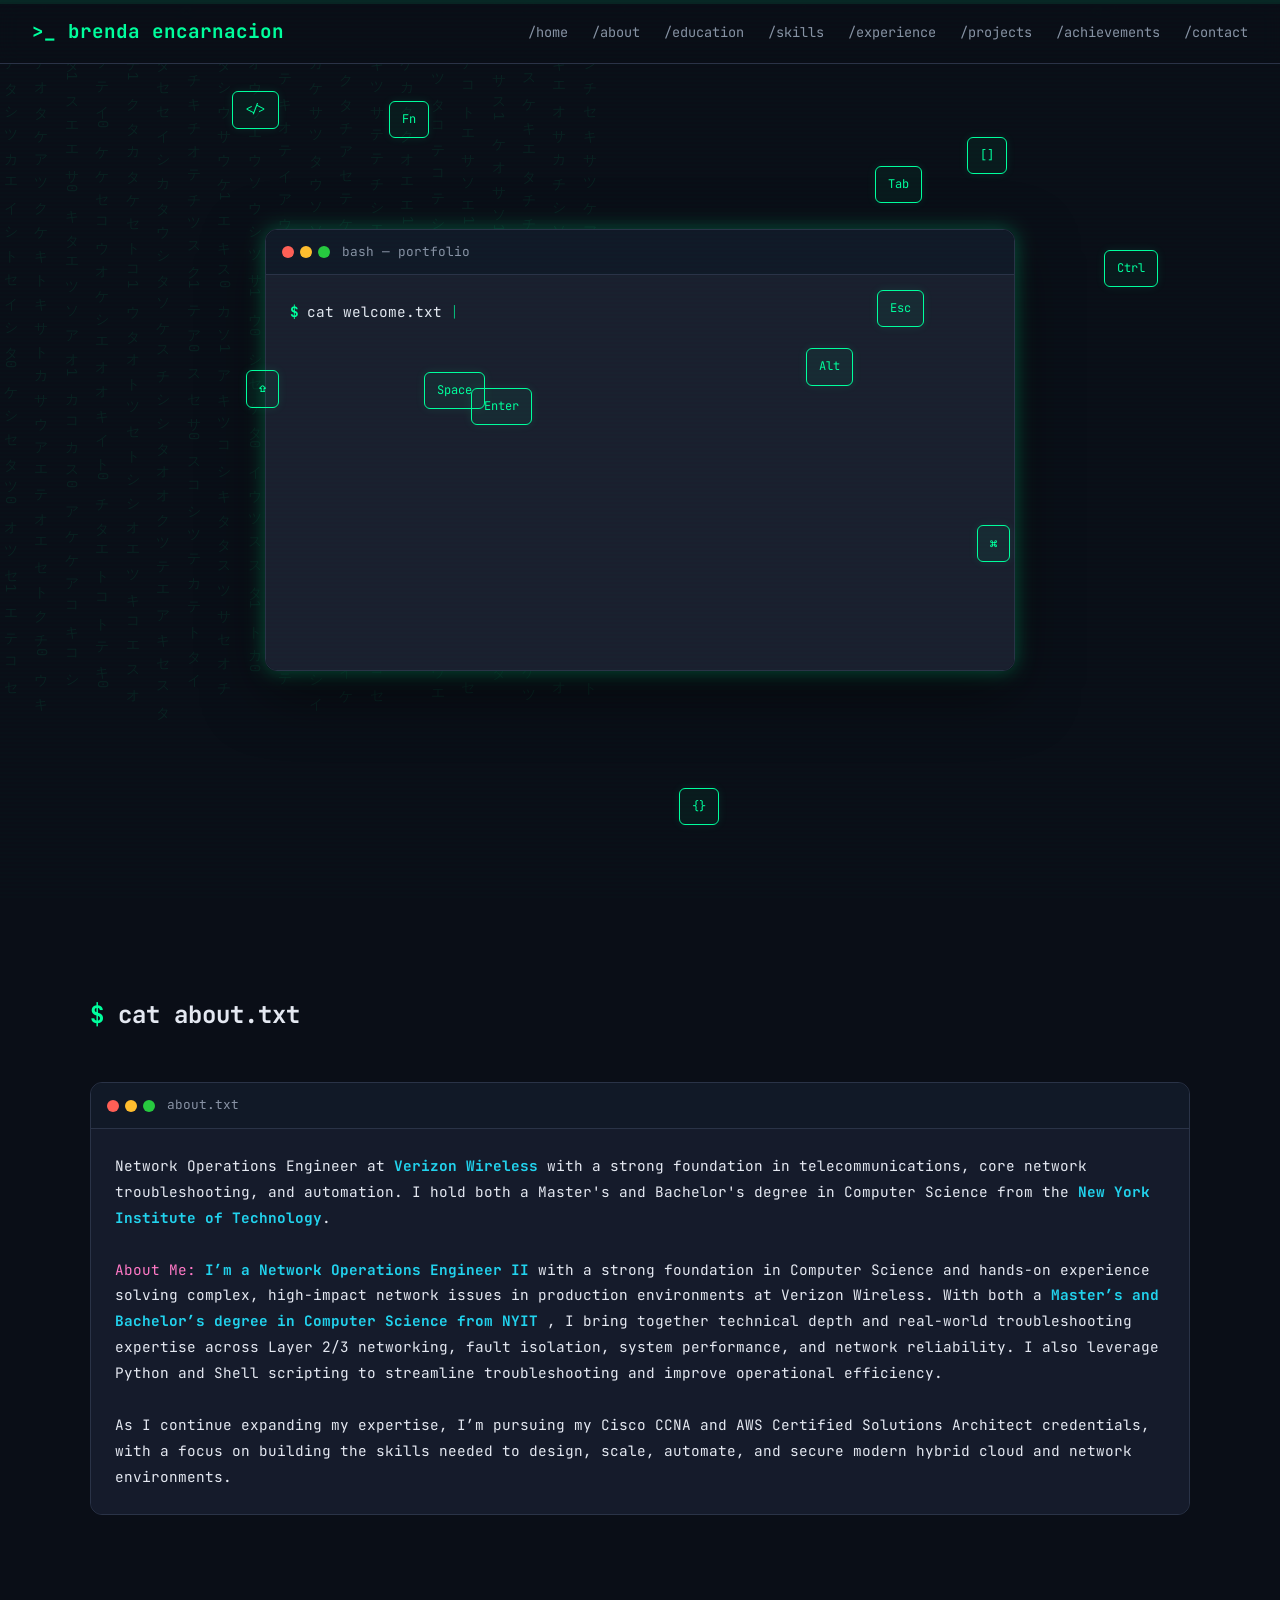
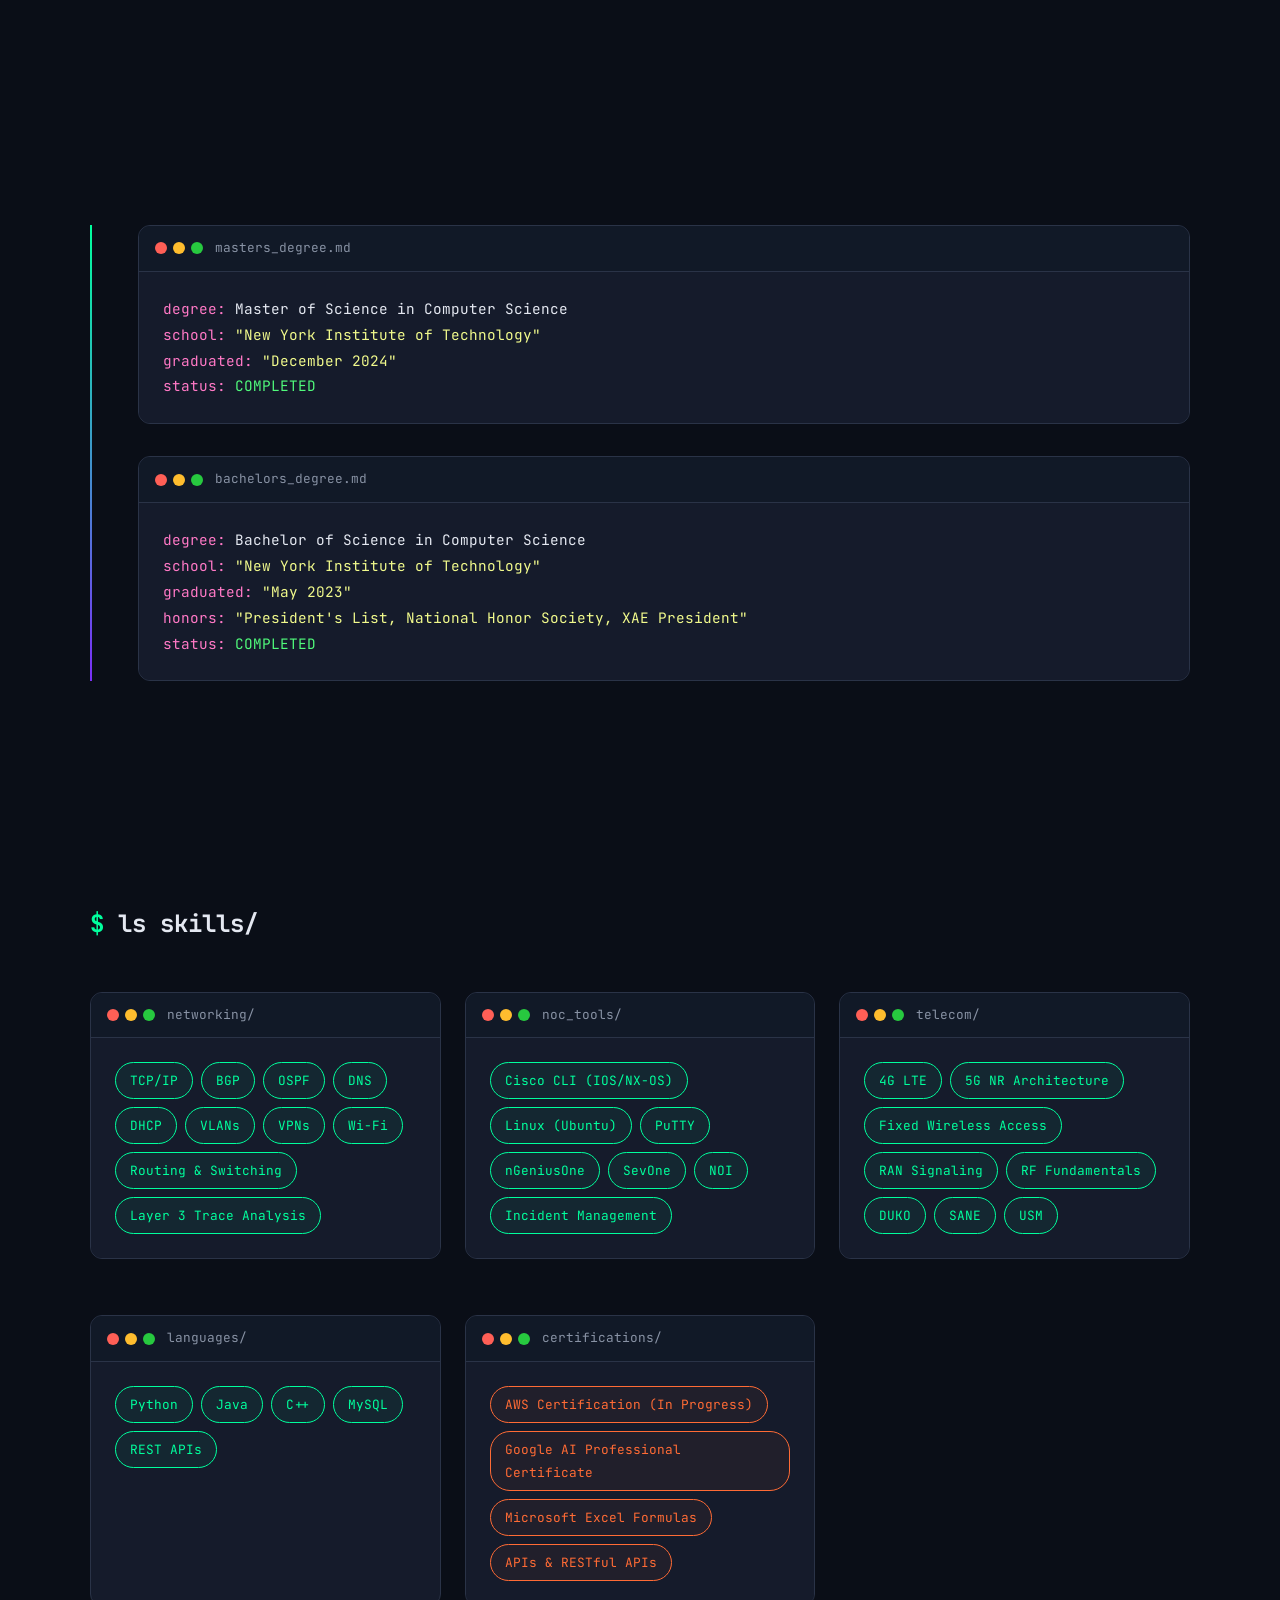
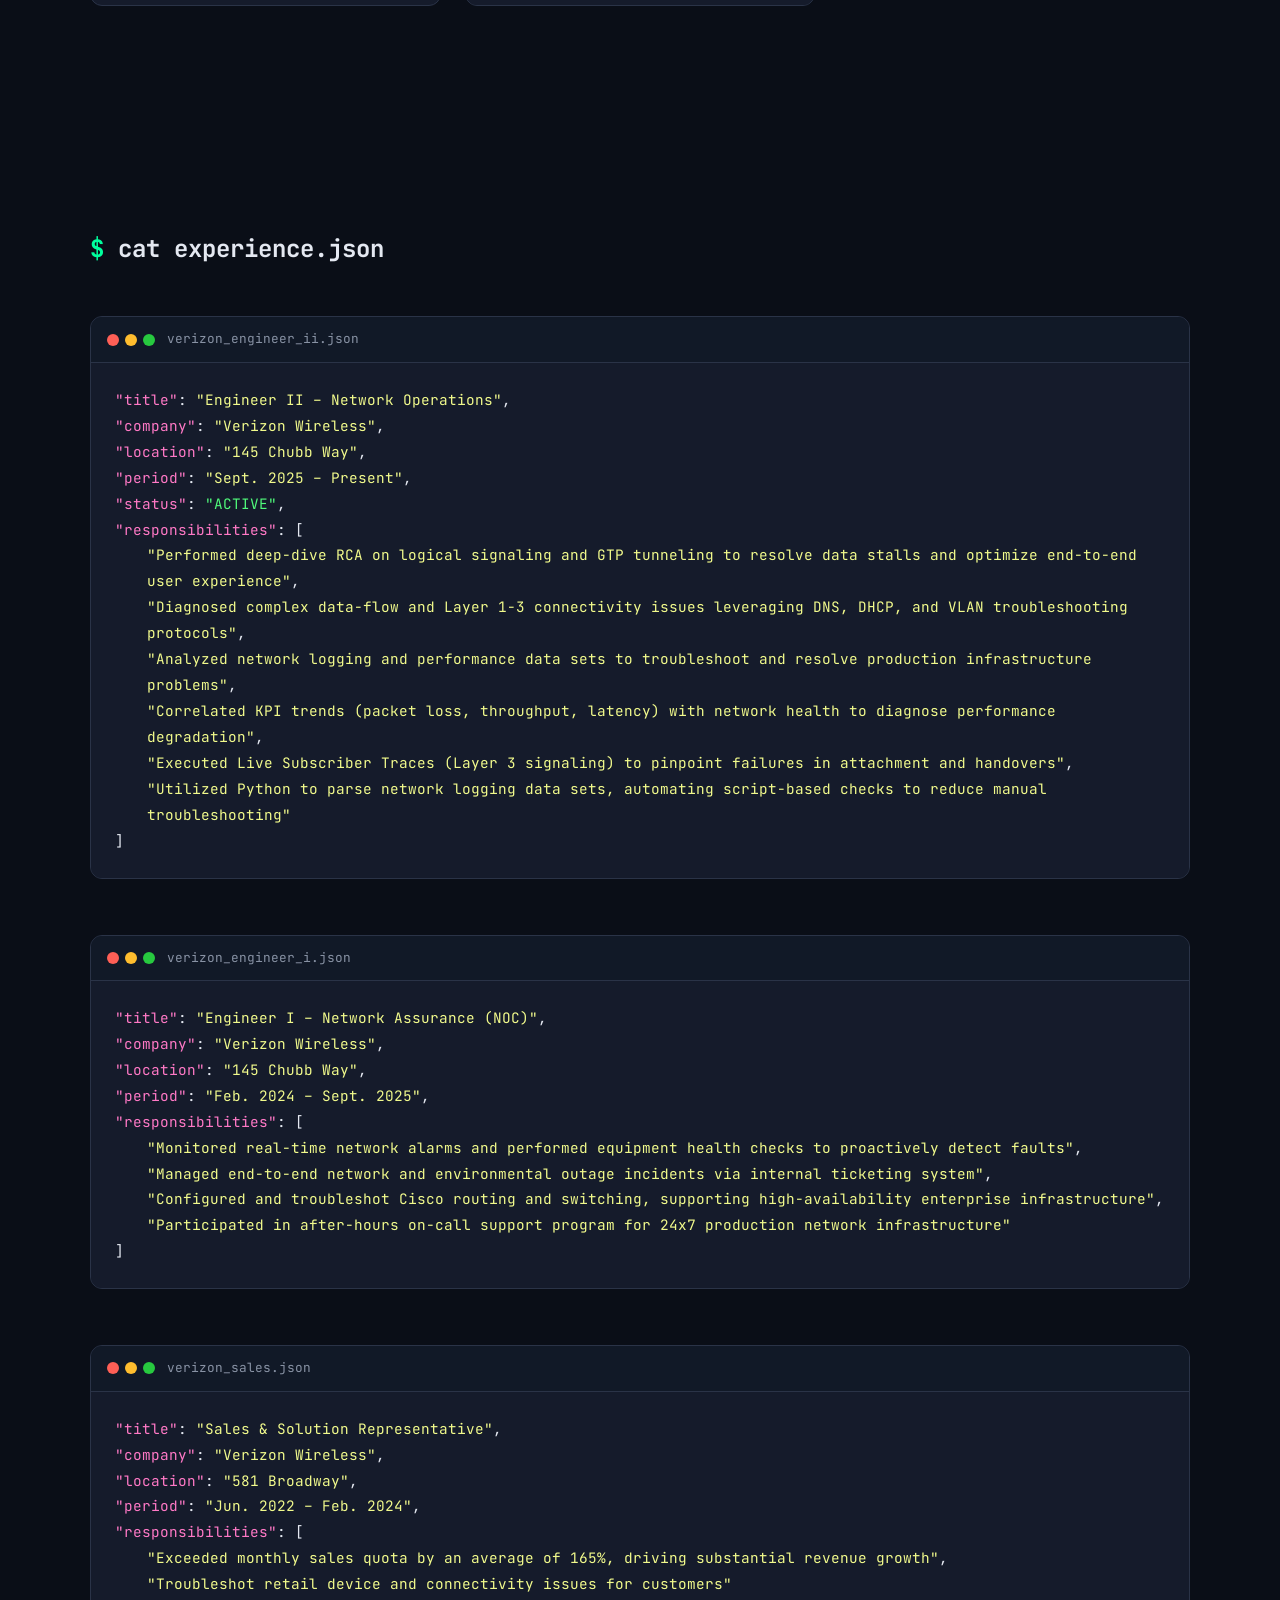
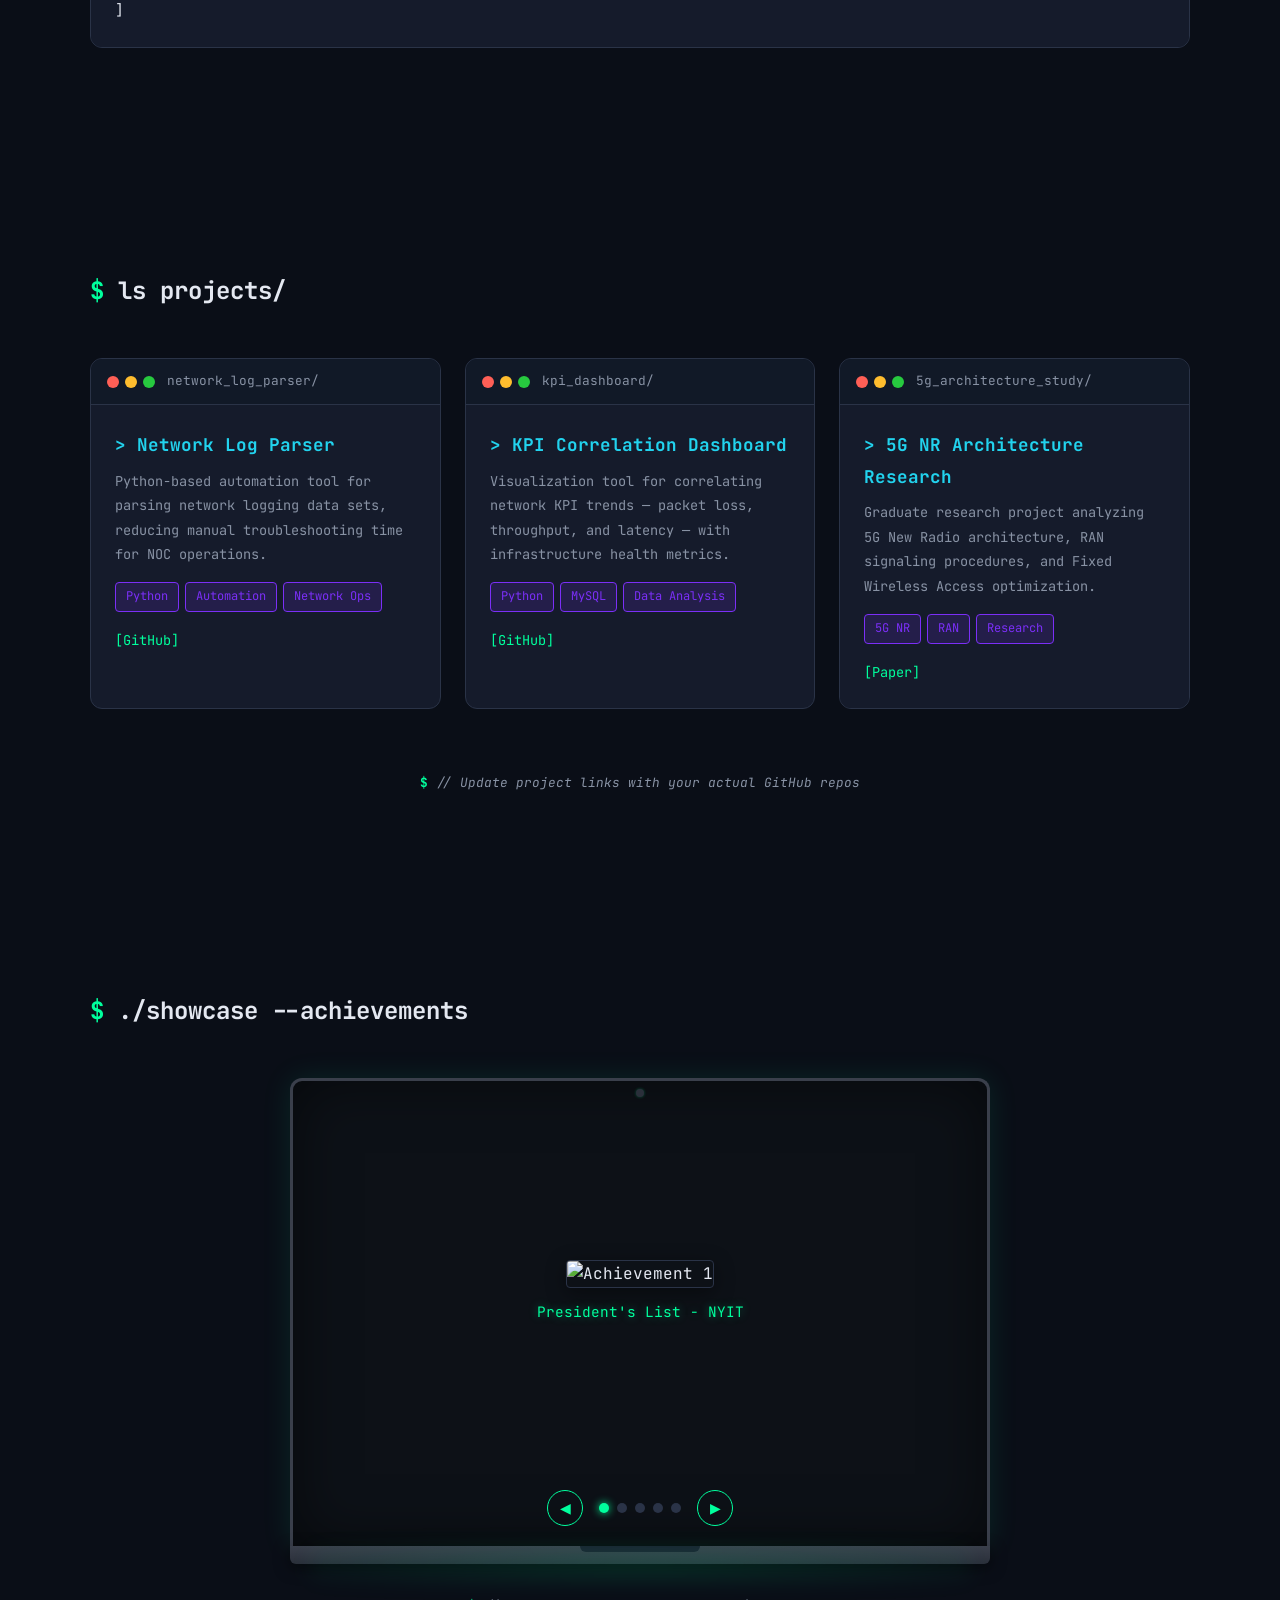
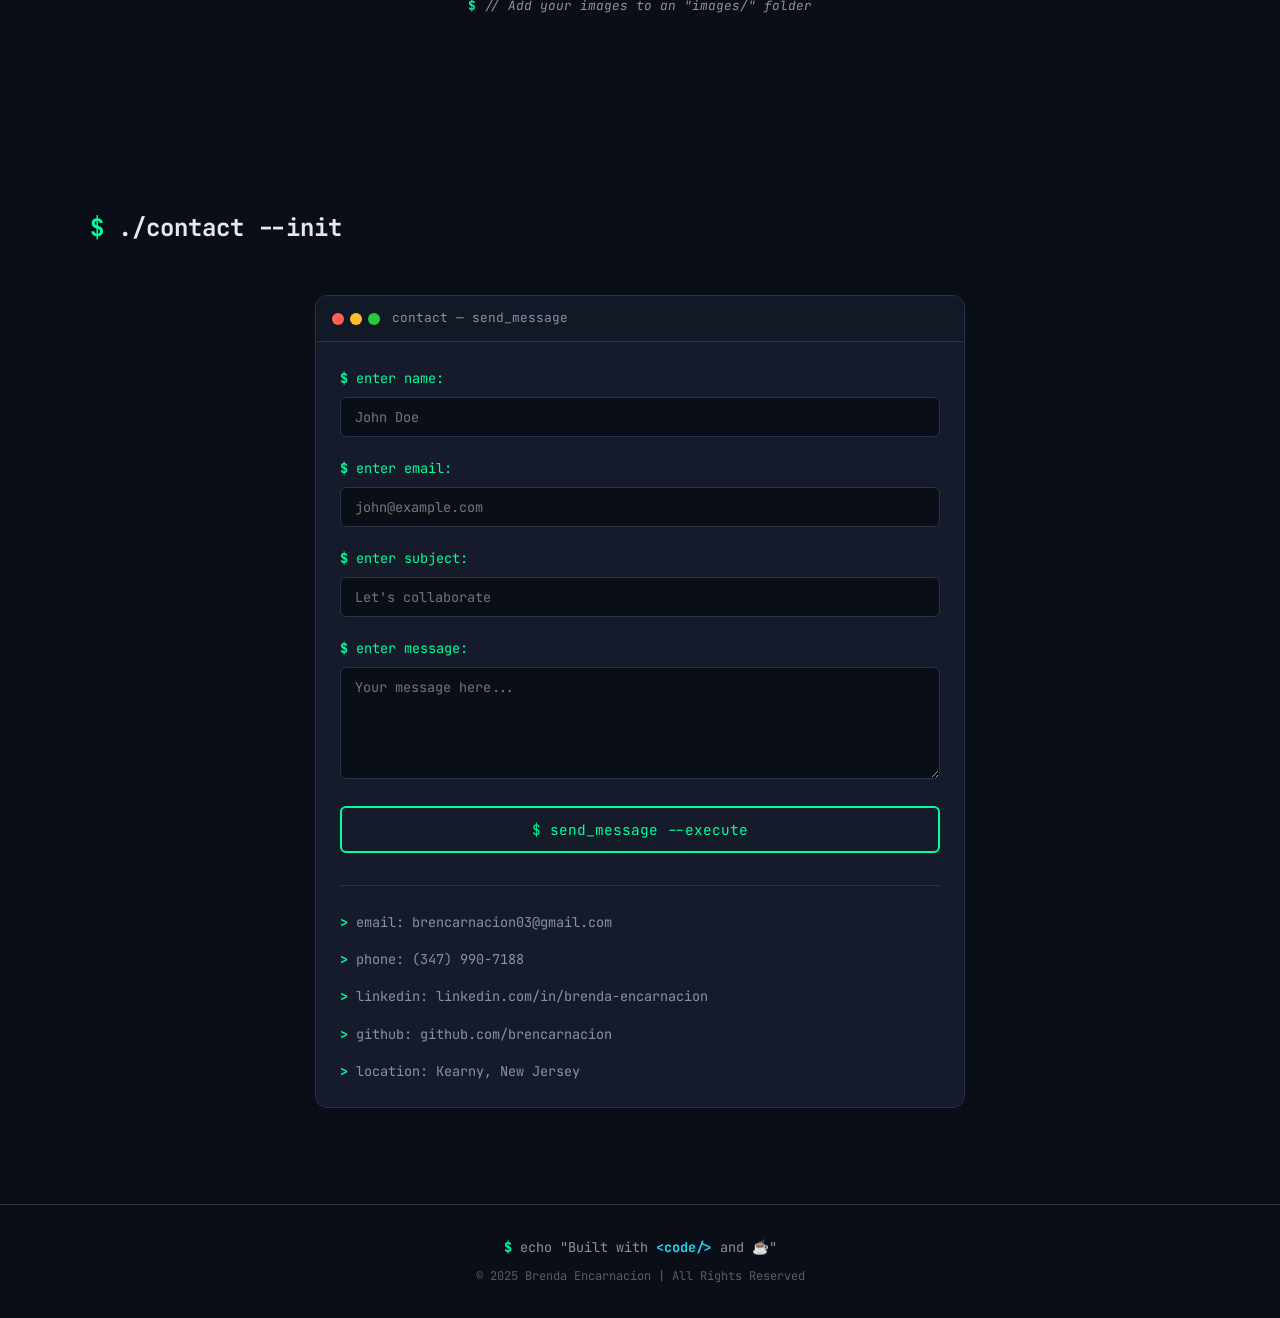
==== index.html @ 36790ad2 "Update index.html" ====
<!DOCTYPE html>
<html lang="en">
<head>
    <meta charset="UTF-8">
    <meta name="viewport" content="width=device-width, initial-scale=1.0">
    <title>Brenda Encarnacion | Network Engineer & CS Professional</title>
    <link rel="stylesheet" href="style.css">
    <link href="https://fonts.googleapis.com/css2?family=JetBrains+Mono:wght@300;400;500;700&family=Fira+Code:wght@300;400;500;700&display=swap" rel="stylesheet">
</head>
<body>
    <!-- Keyboard Background Animation -->
    <div class="keyboard-bg" id="keyboard-bg"></div>
    
    <!-- Scan Line Effect -->
    <div class="scanline"></div>

    <!-- Navigation -->
    <nav class="nav" id="nav">
        <div class="nav-logo">
            <span class="prompt">&gt;_</span> <span class="blink">brenda encarnacion</span>
        </div>
        <ul class="nav-links">
            <li><a href="#home" class="nav-link">/home</a></li>
            <li><a href="#about" class="nav-link">/about</a></li>
            <li><a href="#education" class="nav-link">/education</a></li>
            <li><a href="#skills" class="nav-link">/skills</a></li>
            <li><a href="#experience" class="nav-link">/experience</a></li>
            <li><a href="#projects" class="nav-link">/projects</a></li>
            <li><a href="#achievements" class="nav-link">/achievements</a></li>
            <li><a href="#contact" class="nav-link">/contact</a></li>
        </ul>
        <div class="hamburger" id="hamburger">
            <span></span><span></span><span></span>
        </div>
    </nav>

    <!-- Hero Section -->
    <section class="hero" id="home">
        <div class="terminal-window">
            <div class="terminal-header">
                <div class="terminal-dots">
                    <span class="dot red"></span>
                    <span class="dot yellow"></span>
                    <span class="dot green"></span>
                </div>
                <span class="terminal-title">bash — portfolio</span>
            </div>
            <div class="terminal-body">
                <div class="terminal-line">
                    <span class="prompt-symbol">$</span>
                    <span class="typed-text" id="hero-typed"></span>
                    <span class="cursor">|</span>
                </div>
                <div class="terminal-output" id="hero-output">
                    <br>
                    <p class="output-line fade-in">╔══════════════════════════════════════════════╗</p>
                    <p class="output-line fade-in">║                                           
                    <p class="output-line fade-in">║   <span class="highlight">BRENDA ENCARNACION</span>                    
                    <p class="output-line fade-in">║                                             
                    <p class="output-line fade-in">║   Engineer II – Network Operations @ Verizon Wireless
                    <p class="output-line fade-in">║                                              
                    <p class="output-line fade-in">║   New York Institute of Technology:           
                    <p class="output-line fade-in">║   M.S. & B.S. Computer Science              
                    <p class="output-line fade-in">║                                             
                    <p class="output-line fade-in">╚══════════════════════════════════════════════╝</p>
                    <br>
                    <p class="output-line fade-in"><span class="success">[READY]</span> Scroll down to explore...</p>
                </div>
            </div>
        </div>
        <div class="floating-keys" id="floating-keys"></div>
    </section>

    <!-- About Section -->
    <section class="section" id="about">
        <div class="container">
            <h2 class="section-title"><span class="prompt-symbol">$</span> cat about.txt</h2>
            <div class="terminal-card">
                <div class="terminal-header">
                    <div class="terminal-dots">
                        <span class="dot red"></span>
                        <span class="dot yellow"></span>
                        <span class="dot green"></span>
                    </div>
                    <span class="terminal-title">about.txt</span>
                </div>
                <div class="terminal-body">
                    <p class="about-text typing-reveal">
                        Network Operations Engineer at <span class="highlight">Verizon Wireless</span> with a strong 
                        foundation in telecommunications, core network troubleshooting, and automation. 
                        I hold both a Master's and Bachelor's degree in Computer Science from the 
                        <span class="highlight">New York Institute of Technology</span>.
                    </p>
                    <br>
                
                    <p class="about-text typing-reveal">
                        <span class="keyword"> About Me:</span> <span class="highlight"> I’m a Network Operations Engineer II </span> with a strong foundation in Computer Science and 
                        hands-on experience solving complex, high-impact network issues in production environments at Verizon Wireless. With both a <span class="highlight"> Master’s 
                        and Bachelor’s degree in Computer Science from NYIT </span>, I bring together technical depth and real-world troubleshooting expertise across 
                        Layer 2/3 networking, fault isolation, system performance, and network reliability. I also leverage Python and Shell scripting to
                        streamline troubleshooting and improve operational efficiency.
                    </p>
                    <br>
                  <p class="about-text typing-reveal"> 
                      As I continue expanding my expertise, I’m pursuing my Cisco CCNA and AWS Certified Solutions Architect credentials, with a focus on building 
                      the skills needed to design, scale, automate, and secure modern hybrid cloud and network environments.
                  </p>
                </div>
            </div>
        </div>
    </section>

    <!-- Education Section -->
    <section class="section" id="education">
        <div class="container">
            <h2 class="section-title"><span class="prompt-symbol">$</span> cat education.log</h2>
            <div class="timeline">
                <div class="timeline-item terminal-card">
                    <div class="terminal-header">
                        <div class="terminal-dots">
                            <span class="dot red"></span>
                            <span class="dot yellow"></span>
                            <span class="dot green"></span>
                        </div>
                        <span class="terminal-title">masters_degree.md</span>
                    </div>
                    <div class="terminal-body">
                        <p><span class="keyword">degree:</span> Master of Science in Computer Science</p>
                        <p><span class="keyword">school:</span> <span class="string">"New York Institute of Technology"</span></p>
                        <p><span class="keyword">graduated:</span> <span class="string">"December 2024"</span></p>
                        <p><span class="keyword">status:</span> <span class="success">COMPLETED</span></p>
                    </div>
                </div>
                <div class="timeline-item terminal-card">
                    <div class="terminal-header">
                        <div class="terminal-dots">
                            <span class="dot red"></span>
                            <span class="dot yellow"></span>
                            <span class="dot green"></span>
                        </div>
                        <span class="terminal-title">bachelors_degree.md</span>
                    </div>
                    <div class="terminal-body">
                        <p><span class="keyword">degree:</span> Bachelor of Science in Computer Science</p>
                        <p><span class="keyword">school:</span> <span class="string">"New York Institute of Technology"</span></p>
                        <p><span class="keyword">graduated:</span> <span class="string">"May 2023"</span></p>
                        <p><span class="keyword">honors:</span> <span class="string">"President's List, National Honor Society, XAE President"</span></p>
                        <p><span class="keyword">status:</span> <span class="success">COMPLETED</span></p>
                    </div>
                </div>
            </div>
        </div>
    </section>

    <!-- Skills Section -->
    <section class="section" id="skills">
        <div class="container">
            <h2 class="section-title"><span class="prompt-symbol">$</span> ls skills/</h2>
            <div class="skills-grid">
                <div class="skill-category terminal-card">
                    <div class="terminal-header">
                        <div class="terminal-dots">
                            <span class="dot red"></span>
                            <span class="dot yellow"></span>
                            <span class="dot green"></span>
                        </div>
                        <span class="terminal-title">networking/</span>
                    </div>
                    <div class="terminal-body">
                        <div class="skill-tags">
                            <span class="skill-tag">TCP/IP</span>
                            <span class="skill-tag">BGP</span>
                            <span class="skill-tag">OSPF</span>
                            <span class="skill-tag">DNS</span>
                            <span class="skill-tag">DHCP</span>
                            <span class="skill-tag">VLANs</span>
                            <span class="skill-tag">VPNs</span>
                            <span class="skill-tag">Wi-Fi</span>
                            <span class="skill-tag">Routing & Switching</span>
                            <span class="skill-tag">Layer 3 Trace Analysis</span>
                        </div>
                    </div>
                </div>
                <div class="skill-category terminal-card">
                    <div class="terminal-header">
                        <div class="terminal-dots">
                            <span class="dot red"></span>
                            <span class="dot yellow"></span>
                            <span class="dot green"></span>
                        </div>
                        <span class="terminal-title">noc_tools/</span>
                    </div>
                    <div class="terminal-body">
                        <div class="skill-tags">
                            <span class="skill-tag">Cisco CLI (IOS/NX-OS)</span>
                            <span class="skill-tag">Linux (Ubuntu)</span>
                            <span class="skill-tag">PuTTY</span>
                            <span class="skill-tag">nGeniusOne</span>
                            <span class="skill-tag">SevOne</span>
                            <span class="skill-tag">NOI</span>
                            <span class="skill-tag">Incident Management</span>
                        </div>
                    </div>
                </div>
                <div class="skill-category terminal-card">
                    <div class="terminal-header">
                        <div class="terminal-dots">
                            <span class="dot red"></span>
                            <span class="dot yellow"></span>
                            <span class="dot green"></span>
                        </div>
                        <span class="terminal-title">telecom/</span>
                    </div>
                    <div class="terminal-body">
                        <div class="skill-tags">
                            <span class="skill-tag">4G LTE</span>
                            <span class="skill-tag">5G NR Architecture</span>
                            <span class="skill-tag">Fixed Wireless Access</span>
                            <span class="skill-tag">RAN Signaling</span>
                            <span class="skill-tag">RF Fundamentals</span>
                            <span class="skill-tag">DUKO</span>
                            <span class="skill-tag">SANE</span>
                            <span class="skill-tag">USM</span>
                        </div>
                    </div>
                </div>
                <div class="skill-category terminal-card">
                    <div class="terminal-header">
                        <div class="terminal-dots">
                            <span class="dot red"></span>
                            <span class="dot yellow"></span>
                            <span class="dot green"></span>
                        </div>
                        <span class="terminal-title">languages/</span>
                    </div>
                    <div class="terminal-body">
                        <div class="skill-tags">
                            <span class="skill-tag">Python</span>
                            <span class="skill-tag">Java</span>
                            <span class="skill-tag">C++</span>
                            <span class="skill-tag">MySQL</span>
                            <span class="skill-tag">REST APIs</span>
                        </div>
                    </div>
                </div>
                <div class="skill-category terminal-card">
                    <div class="terminal-header">
                        <div class="terminal-dots">
                            <span class="dot red"></span>
                            <span class="dot yellow"></span>
                            <span class="dot green"></span>
                        </div>
                        <span class="terminal-title">certifications/</span>
                    </div>
                    <div class="terminal-body">
                        <div class="skill-tags">
                            <span class="skill-tag cert-tag">AWS Certification (In Progress)</span>
                            <span class="skill-tag cert-tag">Google AI Professional Certificate</span>
                            <span class="skill-tag cert-tag">Microsoft Excel Formulas</span>
                            <span class="skill-tag cert-tag">APIs & RESTful APIs</span>
                        </div>
                    </div>
                </div>
            </div>
        </div>
    </section>

    <!-- Experience Section -->
    <section class="section" id="experience">
        <div class="container">
            <h2 class="section-title"><span class="prompt-symbol">$</span> cat experience.json</h2>
            <div class="experience-list">
                <div class="experience-item terminal-card">
                    <div class="terminal-header">
                        <div class="terminal-dots">
                            <span class="dot red"></span>
                            <span class="dot yellow"></span>
                            <span class="dot green"></span>
                        </div>
                        <span class="terminal-title">verizon_engineer_ii.json</span>
                    </div>
                    <div class="terminal-body">
                        <p><span class="keyword">"title"</span>: <span class="string">"Engineer II – Network Operations"</span>,</p>
                        <p><span class="keyword">"company"</span>: <span class="string">"Verizon Wireless"</span>,</p>
                        <p><span class="keyword">"location"</span>: <span class="string">"145 Chubb Way"</span>,</p>
                        <p><span class="keyword">"period"</span>: <span class="string">"Sept. 2025 – Present"</span>,</p>
                        <p><span class="keyword">"status"</span>: <span class="success">"ACTIVE"</span>,</p>
                        <p><span class="keyword">"responsibilities"</span>: [</p>
                        <p class="indent"><span class="string">"Performed deep-dive RCA on logical signaling and GTP tunneling to resolve data stalls and optimize end-to-end user experience"</span>,</p>
                        <p class="indent"><span class="string">"Diagnosed complex data-flow and Layer 1-3 connectivity issues leveraging DNS, DHCP, and VLAN troubleshooting protocols"</span>,</p>
                        <p class="indent"><span class="string">"Analyzed network logging and performance data sets to troubleshoot and resolve production infrastructure problems"</span>,</p>
                        <p class="indent"><span class="string">"Correlated KPI trends (packet loss, throughput, latency) with network health to diagnose performance degradation"</span>,</p>
                        <p class="indent"><span class="string">"Executed Live Subscriber Traces (Layer 3 signaling) to pinpoint failures in attachment and handovers"</span>,</p>
                        <p class="indent"><span class="string">"Utilized Python to parse network logging data sets, automating script-based checks to reduce manual troubleshooting"</span></p>
                        <p>]</p>
                    </div>
                </div>

                <div class="experience-item terminal-card">
                    <div class="terminal-header">
                        <div class="terminal-dots">
                            <span class="dot red"></span>
                            <span class="dot yellow"></span>
                            <span class="dot green"></span>
                        </div>
                        <span class="terminal-title">verizon_engineer_i.json</span>
                    </div>
                    <div class="terminal-body">
                        <p><span class="keyword">"title"</span>: <span class="string">"Engineer I – Network Assurance (NOC)"</span>,</p>
                        <p><span class="keyword">"company"</span>: <span class="string">"Verizon Wireless"</span>,</p>
                        <p><span class="keyword">"location"</span>: <span class="string">"145 Chubb Way"</span>,</p>
                        <p><span class="keyword">"period"</span>: <span class="string">"Feb. 2024 – Sept. 2025"</span>,</p>
                        <p><span class="keyword">"responsibilities"</span>: [</p>
                        <p class="indent"><span class="string">"Monitored real-time network alarms and performed equipment health checks to proactively detect faults"</span>,</p>
                        <p class="indent"><span class="string">"Managed end-to-end network and environmental outage incidents via internal ticketing system"</span>,</p>
                        <p class="indent"><span class="string">"Configured and troubleshot Cisco routing and switching, supporting high-availability enterprise infrastructure"</span>,</p>
                        <p class="indent"><span class="string">"Participated in after-hours on-call support program for 24x7 production network infrastructure"</span></p>
                        <p>]</p>
                    </div>
                </div>

                <div class="experience-item terminal-card">
                    <div class="terminal-header">
                        <div class="terminal-dots">
                            <span class="dot red"></span>
                            <span class="dot yellow"></span>
                            <span class="dot green"></span>
                        </div>
                        <span class="terminal-title">verizon_sales.json</span>
                    </div>
                    <div class="terminal-body">
                        <p><span class="keyword">"title"</span>: <span class="string">"Sales & Solution Representative"</span>,</p>
                        <p><span class="keyword">"company"</span>: <span class="string">"Verizon Wireless"</span>,</p>
                        <p><span class="keyword">"location"</span>: <span class="string">"581 Broadway"</span>,</p>
                        <p><span class="keyword">"period"</span>: <span class="string">"Jun. 2022 – Feb. 2024"</span>,</p>
                        <p><span class="keyword">"responsibilities"</span>: [</p>
                        <p class="indent"><span class="string">"Exceeded monthly sales quota by an average of 165%, driving substantial revenue growth"</span>,</p>
                        <p class="indent"><span class="string">"Troubleshot retail device and connectivity issues for customers"</span></p>
                        <p>]</p>
                    </div>
                </div>
            </div>
        </div>
    </section>

    <!-- Projects Section -->
    <section class="section" id="projects">
        <div class="container">
            <h2 class="section-title"><span class="prompt-symbol">$</span> ls projects/</h2>
            <div class="projects-grid">
                <div class="project-card terminal-card">
                    <div class="terminal-header">
                        <div class="terminal-dots">
                            <span class="dot red"></span>
                            <span class="dot yellow"></span>
                            <span class="dot green"></span>
                        </div>
                        <span class="terminal-title">network_log_parser/</span>
                    </div>
                    <div class="terminal-body">
                        <h3 class="project-name">> Network Log Parser</h3>
                        <p class="project-desc">Python-based automation tool for parsing network logging data sets, reducing manual troubleshooting time for NOC operations.</p>
                        <div class="project-tech">
                            <span class="tech-tag">Python</span>
                            <span class="tech-tag">Automation</span>
                            <span class="tech-tag">Network Ops</span>
                        </div>
                        <div class="project-links">
                            <a href="#" class="project-link">[GitHub]</a>
                        </div>
                    </div>
                </div>
                <div class="project-card terminal-card">
                    <div class="terminal-header">
                        <div class="terminal-dots">
                            <span class="dot red"></span>
                            <span class="dot yellow"></span>
                            <span class="dot green"></span>
                        </div>
                        <span class="terminal-title">kpi_dashboard/</span>
                    </div>
                    <div class="terminal-body">
                        <h3 class="project-name">> KPI Correlation Dashboard</h3>
                        <p class="project-desc">Visualization tool for correlating network KPI trends — packet loss, throughput, and latency — with infrastructure health metrics.</p>
                        <div class="project-tech">
                            <span class="tech-tag">Python</span>
                            <span class="tech-tag">MySQL</span>
                            <span class="tech-tag">Data Analysis</span>
                        </div>
                        <div class="project-links">
                            <a href="#" class="project-link">[GitHub]</a>
                        </div>
                    </div>
                </div>
                <div class="project-card terminal-card">
                    <div class="terminal-header">
                        <div class="terminal-dots">
                            <span class="dot red"></span>
                            <span class="dot yellow"></span>
                            <span class="dot green"></span>
                        </div>
                        <span class="terminal-title">5g_architecture_study/</span>
                    </div>
                    <div class="terminal-body">
                        <h3 class="project-name">> 5G NR Architecture Research</h3>
                        <p class="project-desc">Graduate research project analyzing 5G New Radio architecture, RAN signaling procedures, and Fixed Wireless Access optimization.</p>
                        <div class="project-tech">
                            <span class="tech-tag">5G NR</span>
                            <span class="tech-tag">RAN</span>
                            <span class="tech-tag">Research</span>
                        </div>
                        <div class="project-links">
                            <a href="#" class="project-link">[Paper]</a>
                        </div>
                    </div>
                </div>
            </div>
            <p class="projects-note" style="color: var(--text-secondary); font-size: 0.8rem; margin-top: 2rem; text-align: center;">
                <span class="prompt-symbol">$</span> <em>// Update project links with your actual GitHub repos</em>
            </p>
        </div>
    </section>

    <!-- Achievements Slideshow Section -->
    <section class="section" id="achievements">
        <div class="container">
            <h2 class="section-title"><span class="prompt-symbol">$</span> ./showcase --achievements</h2>
            <div class="laptop-wrapper">
                <div class="laptop">
                    <div class="laptop-screen">
                        <div class="slideshow" id="slideshow">
                            <!-- Replace these placeholder images with your actual achievement images -->
                            <div class="slide active">
                                <img src="images/achievement1.jpg" alt="Achievement 1">
                                <div class="slide-caption">President's List - NYIT</div>
                            </div>
                            <div class="slide">
                                <img src="images/achievement2.jpg" alt="Achievement 2">
                                <div class="slide-caption">National Honor Society</div>
                            </div>
                            <div class="slide">
                                <img src="images/achievement3.jpg" alt="Achievement 3">
                                <div class="slide-caption">M.S. Computer Science - Graduation</div>
                            </div>
                            <div class="slide">
                                <img src="images/achievement4.jpg" alt="Achievement 4">
                                <div class="slide-caption">Verizon - Engineer II Promotion</div>
                            </div>
                            <div class="slide">
                                <img src="images/achievement5.jpg" alt="Achievement 5">
                                <div class="slide-caption">Google AI Professional Certificate</div>
                            </div>
                        </div>
                        <div class="slide-controls">
                            <button class="slide-btn prev-btn" id="prev-btn">&#9664;</button>
                            <div class="slide-dots" id="slide-dots"></div>
                            <button class="slide-btn next-btn" id="next-btn">&#9654;</button>
                        </div>
                    </div>
                    <div class="laptop-base">
                        <div class="laptop-notch"></div>
                    </div>
                </div>
                <div class="laptop-glow"></div>
            </div>
            <p class="achievements-note" style="color: var(--text-secondary); font-size: 0.8rem; margin-top: 2rem; text-align: center;">
                <span class="prompt-symbol">$</span> <em>// Add your images to an "images/" folder</em>
            </p>
        </div>
    </section>

    <!-- Contact Section -->
    <section class="section" id="contact">
        <div class="container">
            <h2 class="section-title"><span class="prompt-symbol">$</span> ./contact --init</h2>
            <div class="contact-terminal terminal-card">
                <div class="terminal-header">
                    <div class="terminal-dots">
                        <span class="dot red"></span>
                        <span class="dot yellow"></span>
                        <span class="dot green"></span>
                    </div>
                    <span class="terminal-title">contact — send_message</span>
                </div>
                <div class="terminal-body">
                    <form class="contact-form" id="contact-form">
                        <div class="form-group">
                            <label><span class="prompt-symbol">$</span> enter name:</label>
                            <input type="text" name="name" required placeholder="John Doe">
                        </div>
                        <div class="form-group">
                            <label><span class="prompt-symbol">$</span> enter email:</label>
                            <input type="email" name="email" required placeholder="john@example.com">
                        </div>
                        <div class="form-group">
                            <label><span class="prompt-symbol">$</span> enter subject:</label>
                            <input type="text" name="subject" required placeholder="Let's collaborate">
                        </div>
                        <div class="form-group">
                            <label><span class="prompt-symbol">$</span> enter message:</label>
                            <textarea name="message" rows="5" required placeholder="Your message here..."></textarea>
                        </div>
                        <button type="submit" class="submit-btn">
                            <span class="btn-text">$ send_message --execute</span>
                            <span class="btn-loading">Sending...</span>
                        </button>
                    </form>
                    <div class="contact-links">
                        <a href="mailto:brencarnacion03@gmail.com" class="contact-link">
                            <span class="prompt-symbol">></span> email: brencarnacion03@gmail.com
                        </a>
                        <a href="tel:+13479907188" class="contact-link">
                            <span class="prompt-symbol">></span> phone: (347) 990-7188
                        </a>
                        <a href="https://linkedin.com/in/" target="_blank" class="contact-link">
                            <span class="prompt-symbol">></span> linkedin: linkedin.com/in/brenda-encarnacion
                        </a>
                        <a href="https://github.com/" target="_blank" class="contact-link">
                            <span class="prompt-symbol">></span> github: github.com/brencarnacion
                        </a>
                        <p class="contact-link" style="cursor: default;">
                            <span class="prompt-symbol">></span> location: Kearny, New Jersey
                        </p>
                    </div>
                </div>
            </div>
        </div>
    </section>

    <!-- Footer -->
    <footer class="footer">
        <div class="container">
            <p class="footer-text">
                <span class="prompt-symbol">$</span> echo "Built with <span class="highlight">&lt;code/&gt;</span> and ☕"
            </p>
            <p class="footer-copyright">© 2025 Brenda Encarnacion | All Rights Reserved</p>
        </div>
    </footer>

    <script src="script.js"></script>
</body>
</html>
---- style.css ----
/* ===== CSS RESET & VARIABLES ===== */
:root {
    --bg-primary: #0a0e17;
    --bg-secondary: #111927;
    --bg-terminal: #1a1f2e;
    --bg-card: #151b2b;
    --text-primary: #e4e8f1;
    --text-secondary: #8892a4;
    --accent-green: #00ff9d;
    --accent-blue: #00b4d8;
    --accent-purple: #7b2ff7;
    --accent-cyan: #22d3ee;
    --accent-orange: #ff6b35;
    --keyword: #ff79c6;
    --string: #f1fa8c;
    --success: #50fa7b;
    --error: #ff5555;
    --warning: #ffb86c;
    --border: #2a3347;
    --glow: 0 0 20px rgba(0, 255, 157, 0.3);
    --font-mono: 'JetBrains Mono', 'Fira Code', monospace;
    --transition: all 0.3s cubic-bezier(0.4, 0, 0.2, 1);
}

* {
    margin: 0;
    padding: 0;
    box-sizing: border-box;
}

html {
    scroll-behavior: smooth;
}

body {
    font-family: var(--font-mono);
    background: var(--bg-primary);
    color: var(--text-primary);
    overflow-x: hidden;
    line-height: 1.6;
}

/* ===== SCROLLBAR ===== */
::-webkit-scrollbar {
    width: 8px;
}

::-webkit-scrollbar-track {
    background: var(--bg-primary);
}

::-webkit-scrollbar-thumb {
    background: var(--accent-green);
    border-radius: 4px;
}

/* ===== SCAN LINE EFFECT ===== */
.scanline {
    position: fixed;
    top: 0;
    left: 0;
    width: 100%;
    height: 100%;
    pointer-events: none;
    z-index: 9999;
    background: repeating-linear-gradient(
        0deg,
        transparent,
        transparent 2px,
        rgba(0, 255, 157, 0.01) 2px,
        rgba(0, 255, 157, 0.01) 4px
    );
}

.scanline::after {
    content: '';
    position: absolute;
    top: 0;
    left: 0;
    width: 100%;
    height: 4px;
    background: rgba(0, 255, 157, 0.1);
    animation: scanMove 6s linear infinite;
}

@keyframes scanMove {
    0% { top: 0; }
    100% { top: 100%; }
}

/* ===== KEYBOARD BACKGROUND ===== */
.keyboard-bg {
    position: fixed;
    top: 0;
    left: 0;
    width: 100%;
    height: 100%;
    pointer-events: none;
    z-index: -1;
    overflow: hidden;
}

.key-particle {
    position: absolute;
    font-family: var(--font-mono);
    font-size: 14px;
    color: rgba(0, 255, 157, 0.15);
    animation: keyFloat 8s linear infinite;
    user-select: none;
}

@keyframes keyFloat {
    0% {
        transform: translateY(100vh) rotate(0deg);
        opacity: 0;
    }
    10% {
        opacity: 1;
    }
    90% {
        opacity: 1;
    }
    100% {
        transform: translateY(-100px) rotate(360deg);
        opacity: 0;
    }
}

/* ===== FLOATING KEYS (Hero) ===== */
.floating-keys {
    position: absolute;
    top: 0;
    left: 0;
    width: 100%;
    height: 100%;
    pointer-events: none;
    overflow: hidden;
}

.floating-key {
    position: absolute;
    padding: 8px 12px;
    border: 1px solid var(--accent-green);
    border-radius: 6px;
    font-family: var(--font-mono);
    font-size: 12px;
    color: var(--accent-green);
    background: rgba(0, 255, 157, 0.05);
    animation: float 6s ease-in-out infinite;
    box-shadow: 0 0 10px rgba(0, 255, 157, 0.1);
}

@keyframes float {
    0%, 100% { transform: translateY(0px) rotate(0deg); }
    50% { transform: translateY(-20px) rotate(3deg); }
}

/* ===== NAVIGATION ===== */
.nav {
    position: fixed;
    top: 0;
    left: 0;
    width: 100%;
    padding: 1rem 2rem;
    display: flex;
    justify-content: space-between;
    align-items: center;
    z-index: 1000;
    background: rgba(10, 14, 23, 0.9);
    backdrop-filter: blur(10px);
    border-bottom: 1px solid var(--border);
    transition: var(--transition);
}

.nav.scrolled {
    padding: 0.7rem 2rem;
    box-shadow: 0 4px 30px rgba(0, 0, 0, 0.5);
}

.nav-logo {
    font-size: 1.2rem;
    font-weight: 700;
    color: var(--accent-green);
}

.nav-logo .blink {
    animation: blink 1s step-end infinite;
}

@keyframes blink {
    0%, 100% { opacity: 1; }
    50% { opacity: 0; }
}

.nav-links {
    display: flex;
    list-style: none;
    gap: 1.5rem;
}

.nav-link {
    color: var(--text-secondary);
    text-decoration: none;
    font-size: 0.85rem;
    transition: var(--transition);
    position: relative;
}

.nav-link:hover {
    color: var(--accent-green);
    text-shadow: 0 0 10px rgba(0, 255, 157, 0.5);
}

.nav-link::after {
    content: '';
    position: absolute;
    bottom: -4px;
    left: 0;
    width: 0;
    height: 2px;
    background: var(--accent-green);
    transition: width 0.3s;
}

.nav-link:hover::after {
    width: 100%;
}

.hamburger {
    display: none;
    flex-direction: column;
    gap: 4px;
    cursor: pointer;
}

.hamburger span {
    width: 25px;
    height: 2px;
    background: var(--accent-green);
    transition: var(--transition);
}

/* ===== HERO SECTION ===== */
.hero {
    min-height: 100vh;
    display: flex;
    align-items: center;
    justify-content: center;
    padding: 2rem;
    position: relative;
}

.terminal-window {
    width: 100%;
    max-width: 750px;
    border-radius: 12px;
    overflow: hidden;
    border: 1px solid var(--border);
    box-shadow: var(--glow), 0 20px 60px rgba(0, 0, 0, 0.5);
    animation: terminalAppear 1s ease-out;
}

@keyframes terminalAppear {
    0% {
        opacity: 0;
        transform: translateY(30px) scale(0.95);
    }
    100% {
        opacity: 1;
        transform: translateY(0) scale(1);
    }
}

.terminal-header {
    background: var(--bg-secondary);
    padding: 12px 16px;
    display: flex;
    align-items: center;
    gap: 12px;
    border-bottom: 1px solid var(--border);
}

.terminal-dots {
    display: flex;
    gap: 6px;
}

.dot {
    width: 12px;
    height: 12px;
    border-radius: 50%;
}

.dot.red { background: #ff5f56; }
.dot.yellow { background: #ffbd2e; }
.dot.green { background: #27c93f; }

.terminal-title {
    color: var(--text-secondary);
    font-size: 0.8rem;
}

.terminal-body {
    background: var(--bg-terminal);
    padding: 1.5rem;
    font-size: 0.9rem;
    line-height: 1.8;
}

.terminal-line {
    display: flex;
    align-items: center;
    gap: 8px;
}

.prompt-symbol {
    color: var(--accent-green);
    font-weight: 700;
}

.typed-text {
    color: var(--text-primary);
}

.cursor {
    color: var(--accent-green);
    animation: blink 0.8s step-end infinite;
    font-weight: 100;
}

.terminal-output {
    opacity: 0;
    transition: opacity 0.5s ease;
}

.terminal-output.visible {
    opacity: 1;
}

.output-line {
    color: var(--text-secondary);
    font-size: 0.85rem;
}

.highlight {
    color: var(--accent-cyan);
    font-weight: 700;
}

.success {
    color: var(--success);
}

.keyword {
    color: var(--keyword);
}

.string {
    color: var(--string);
}

/* ===== SECTIONS ===== */
.section {
    padding: 6rem 2rem;
    min-height: 80vh;
}

.container {
    max-width: 1100px;
    margin: 0 auto;
}

.section-title {
    font-size: 1.5rem;
    margin-bottom: 3rem;
    color: var(--text-primary);
    opacity: 0;
    transform: translateY(20px);
    transition: all 0.6s ease;
}

.section-title.visible {
    opacity: 1;
    transform: translateY(0);
}

/* ===== TERMINAL CARDS ===== */
.terminal-card {
    border-radius: 12px;
    overflow: hidden;
    border: 1px solid var(--border);
    margin-bottom: 2rem;
    opacity: 0;
    transform: translateY(30px);
    transition: all 0.6s ease;
    background: var(--bg-card);
}

.terminal-card.visible {
    opacity: 1;
    transform: translateY(0);
}

.terminal-card:hover {
    border-color: var(--accent-green);
    box-shadow: var(--glow);
    transform: translateY(-5px);
}

.terminal-card .terminal-body {
    background: var(--bg-card);
}

/* ===== TIMELINE ===== */
.timeline {
    position: relative;
    padding-left: 2rem;
}

.timeline::before {
    content: '';
    position: absolute;
    left: 0;
    top: 0;
    height: 100%;
    width: 2px;
    background: linear-gradient(to bottom, var(--accent-green), var(--accent-purple));
}

.timeline-item {
    position: relative;
    margin-left: 1rem;
}

.timeline-item::before {
    content: '';
    position: absolute;
    left: -2.55rem;
    top: 1.5rem;
    width: 12px;
    height: 12px;
    border-radius: 50%;
    background: var(--accent-green);
    box-shadow: 0 0 10px var(--accent-green);
}

/* ===== SKILLS ===== */
.skills-grid {
    display: grid;
    grid-template-columns: repeat(auto-fit, minmax(280px, 1fr));
    gap: 1.5rem;
}

.skill-tags {
    display: flex;
    flex-wrap: wrap;
    gap: 8px;
}

.skill-tag {
    padding: 6px 14px;
    border: 1px solid var(--accent-green);
    border-radius: 20px;
    font-size: 0.8rem;
    color: var(--accent-green);
    background: rgba(0, 255, 157, 0.05);
    transition: var(--transition);
    cursor: default;
}

.skill-tag:hover {
    background: rgba(0, 255, 157, 0.15);
    box-shadow: 0 0 15px rgba(0, 255, 157, 0.3);
    transform: scale(1.05);
}

.skill-tag.cert-tag {
    border-color: var(--accent-orange);
    color: var(--accent-orange);
    background: rgba(255, 107, 53, 0.05);
}

.skill-tag.cert-tag:hover {
    background: rgba(255, 107, 53, 0.15);
    box-shadow: 0 0 15px rgba(255, 107, 53, 0.3);
}

/* ===== EXPERIENCE ===== */
.experience-list {
    display: flex;
    flex-direction: column;
    gap: 1.5rem;
}

.indent {
    padding-left: 2rem;
}

/* ===== PROJECTS ===== */
.projects-grid {
    display: grid;
    grid-template-columns: repeat(auto-fit, minmax(320px, 1fr));
    gap: 1.5rem;
}

.project-name {
    color: var(--accent-cyan);
    font-size: 1.1rem;
    margin-bottom: 0.5rem;
}

.project-desc {
    color: var(--text-secondary);
    font-size: 0.85rem;
    margin-bottom: 1rem;
}

.project-tech {
    display: flex;
    flex-wrap: wrap;
    gap: 6px;
    margin-bottom: 1rem;
}

.tech-tag {
    padding: 3px 10px;
    background: rgba(123, 47, 247, 0.15);
    border: 1px solid var(--accent-purple);
    border-radius: 4px;
    font-size: 0.75rem;
    color: var(--accent-purple);
}

.project-links {
    display: flex;
    gap: 1rem;
}

.project-link {
    color: var(--accent-green);
    text-decoration: none;
    font-size: 0.85rem;
    transition: var(--transition);
}

.project-link:hover {
    text-shadow: 0 0 10px var(--accent-green);
}

/* ===== CONTACT ===== */
.contact-terminal {
    max-width: 650px;
    margin: 0 auto;
}

.contact-form {
    display: flex;
    flex-direction: column;
    gap: 1.2rem;
}

.form-group label {
    display: block;
    color: var(--accent-green);
    font-size: 0.85rem;
    margin-bottom: 0.4rem;
}

.form-group input,
.form-group textarea {
    width: 100%;
    padding: 10px 14px;
    background: var(--bg-primary);
    border: 1px solid var(--border);
    border-radius: 6px;
    color: var(--text-primary);
    font-family: var(--font-mono);
    font-size: 0.85rem;
    transition: var(--transition);
    outline: none;
}

.form-group input:focus,
.form-group textarea:focus {
    border-color: var(--accent-green);
    box-shadow: 0 0 10px rgba(0, 255, 157, 0.2);
}

.submit-btn {
    padding: 12px 24px;
    background: transparent;
    border: 2px solid var(--accent-green);
    color: var(--accent-green);
    font-family: var(--font-mono);
    font-size: 0.9rem;
    border-radius: 6px;
    cursor: pointer;
    transition: var(--transition);
    position: relative;
    overflow: hidden;
}

.submit-btn:hover {
    background: var(--accent-green);
    color: var(--bg-primary);
    box-shadow: var(--glow);
}

.submit-btn .btn-loading {
    display: none;
}

.contact-links {
    margin-top: 2rem;
    display: flex;
    flex-direction: column;
    gap: 0.8rem;
    padding-top: 1.5rem;
    border-top: 1px solid var(--border);
}

.contact-link {
    color: var(--text-secondary);
    text-decoration: none;
    font-size: 0.85rem;
    transition: var(--transition);
}

.contact-link:hover {
    color: var(--accent-green);
}

/* ===== FOOTER ===== */
.footer {
    padding: 2rem;
    text-align: center;
    border-top: 1px solid var(--border);
}

.footer-text {
    color: var(--text-secondary);
    font-size: 0.85rem;
    margin-bottom: 0.5rem;
}

.footer-copyright {
    color: var(--text-secondary);
    font-size: 0.75rem;
    opacity: 0.6;
}

/* ===== KEYPRESS EFFECT ===== */
.keypress-effect {
    position: fixed;
    pointer-events: none;
    z-index: 9998;
    padding: 4px 8px;
    background: rgba(0, 255, 157, 0.15);
    border: 1px solid var(--accent-green);
    border-radius: 4px;
    color: var(--accent-green);
    font-family: var(--font-mono);
    font-size: 12px;
    animation: keypressAnim 0.8s ease-out forwards;
}

@keyframes keypressAnim {
    0% {
        opacity: 1;
        transform: translateY(0) scale(1);
    }
    100% {
        opacity: 0;
        transform: translateY(-40px) scale(0.5);
    }
}

/* ===== TYPING REVEAL ===== */
.typing-reveal {
    opacity: 0;
    transition: opacity 0.8s ease;
}

.typing-reveal.visible {
    opacity: 1;
}

/* ===== RESPONSIVE ===== */
@media (max-width: 768px) {
    .nav-links {
        position: fixed;
        top: 0;
        right: -100%;
        width: 70%;
        height: 100vh;
        background: var(--bg-secondary);
        flex-direction: column;
        padding: 5rem 2rem;
        transition: right 0.3s ease;
        border-left: 1px solid var(--border);
    }

    .nav-links.active {
        right: 0;
    }

    .hamburger {
        display: flex;
        z-index: 1001;
    }

    .hamburger.active span:nth-child(1) {
        transform: rotate(45deg) translate(4px, 4px);
    }

    .hamburger.active span:nth-child(2) {
        opacity: 0;
    }

    .hamburger.active span:nth-child(3) {
        transform: rotate(-45deg) translate(4px, -4px);
    }

    .hero {
        padding: 1rem;
    }

    .terminal-body {
        padding: 1rem;
        font-size: 0.8rem;
    }

    .section {
        padding: 4rem 1rem;
    }

    .section-title {
        font-size: 1.2rem;
    }

    .skills-grid {
        grid-template-columns: 1fr;
    }

    .projects-grid {
        grid-template-columns: 1fr;
    }
}

@media (max-width: 480px) {
    .terminal-window {
        border-radius: 8px;
    }

    .output-line {
        font-size: 0.7rem;
    }

    .nav {
        padding: 0.8rem 1rem;
    }
}

/* ===== MATRIX RAIN EFFECT (optional background) ===== */
.matrix-column {
    position: fixed;
    top: 0;
    font-family: var(--font-mono);
    font-size: 14px;
    color: rgba(0, 255, 157, 0.08);
    writing-mode: vertical-rl;
    animation: matrixFall linear infinite;
    pointer-events: none;
    z-index: -1;
}

@keyframes matrixFall {
    0% {
        transform: translateY(-100%);
    }
    100% {
        transform: translateY(100vh);
    }
}

/* ===== GLITCH EFFECT ===== */
.glitch {
    position: relative;
}

.glitch::before,
.glitch::after {
    content: attr(data-text);
    position: absolute;
    top: 0;
    left: 0;
    width: 100%;
    height: 100%;
}

.glitch::before {
    animation: glitch1 2s infinite;
    color: var(--accent-cyan);
    clip-path: polygon(0 0, 100% 0, 100% 35%, 0 35%);
}

.glitch::after {
    animation: glitch2 2s infinite;
    color: var(--keyword);
    clip-path: polygon(0 65%, 100% 65%, 100% 100%, 0 100%);
}

@keyframes glitch1 {
    0%, 100% { transform: translate(0); }
    20% { transform: translate(-2px, 2px); }
    40% { transform: translate(2px, -2px); }
    60% { transform: translate(-1px, 1px); }
}

@keyframes glitch2 {
    0%, 100% { transform: translate(0); }
    20% { transform: translate(2px, -2px); }
    40% { transform: translate(-2px, 2px); }
    60% { transform: translate(1px, -1px); }
}

/* ===== LAPTOP SLIDESHOW ===== */
.laptop-wrapper {
    display: flex;
    flex-direction: column;
    align-items: center;
    position: relative;
}

.laptop {
    width: 100%;
    max-width: 700px;
    perspective: 1000px;
}

.laptop-screen {
    background: #0d1117;
    border: 3px solid #3a3f4b;
    border-bottom: none;
    border-radius: 12px 12px 0 0;
    padding: 20px;
    position: relative;
    overflow: hidden;
    box-shadow: 
        0 0 30px rgba(0, 255, 157, 0.1),
        inset 0 0 60px rgba(0, 0, 0, 0.5);
}

.laptop-screen::before {
    content: '';
    position: absolute;
    top: 8px;
    left: 50%;
    transform: translateX(-50%);
    width: 8px;
    height: 8px;
    background: #2a2f3a;
    border-radius: 50%;
    box-shadow: 0 0 3px rgba(0, 255, 157, 0.3);
}

.laptop-base {
    background: linear-gradient(to bottom, #3a3f4b, #2a2f3a);
    height: 18px;
    border-radius: 0 0 6px 6px;
    position: relative;
    box-shadow: 0 4px 15px rgba(0, 0, 0, 0.5);
}

.laptop-notch {
    position: absolute;
    top: 0;
    left: 50%;
    transform: translateX(-50%);
    width: 120px;
    height: 6px;
    background: #1a1f2e;
    border-radius: 0 0 8px 8px;
}

.laptop-glow {
    position: absolute;
    bottom: -20px;
    left: 50%;
    transform: translateX(-50%);
    width: 60%;
    height: 40px;
    background: radial-gradient(ellipse, rgba(0, 255, 157, 0.15), transparent);
    filter: blur(10px);
    pointer-events: none;
}

/* Slideshow */
.slideshow {
    position: relative;
    width: 100%;
    height: 350px;
    margin-top: 15px;
    overflow: hidden;
    border-radius: 6px;
}

.slide {
    position: absolute;
    top: 0;
    left: 0;
    width: 100%;
    height: 100%;
    opacity: 0;
    transform: scale(0.95) translateY(20px);
    transition: all 0.6s cubic-bezier(0.4, 0, 0.2, 1);
    display: flex;
    flex-direction: column;
    align-items: center;
    justify-content: center;
}

.slide.active {
    opacity: 1;
    transform: scale(1) translateY(0);
}

.slide img {
    max-width: 100%;
    max-height: 280px;
    object-fit: contain;
    border-radius: 4px;
    border: 1px solid var(--border);
    box-shadow: 0 5px 20px rgba(0, 0, 0, 0.4);
}

.slide-caption {
    margin-top: 12px;
    color: var(--accent-green);
    font-size: 0.9rem;
    font-family: var(--font-mono);
    text-align: center;
    text-shadow: 0 0 10px rgba(0, 255, 157, 0.4);
}

.slide-controls {
    display: flex;
    align-items: center;
    justify-content: center;
    gap: 1rem;
    margin-top: 1rem;
    padding-top: 0.5rem;
}

.slide-btn {
    background: transparent;
    border: 1px solid var(--accent-green);
    color: var(--accent-green);
    width: 36px;
    height: 36px;
    border-radius: 50%;
    font-size: 14px;
    cursor: pointer;
    transition: var(--transition);
    display: flex;
    align-items: center;
    justify-content: center;
}

.slide-btn:hover {
    background: var(--accent-green);
    color: var(--bg-primary);
    box-shadow: 0 0 15px rgba(0, 255, 157, 0.4);
}

.slide-dots {
    display: flex;
    gap: 8px;
}

.slide-dot {
    width: 10px;
    height: 10px;
    border-radius: 50%;
    background: var(--border);
    cursor: pointer;
    transition: var(--transition);
}

.slide-dot.active {
    background: var(--accent-green);
    box-shadow: 0 0 8px var(--accent-green);
}

/* Slide-in animation from laptop effect */
.slide.entering-from-right {
    transform: scale(0.9) translateX(100%);
    opacity: 0;
}

.slide.entering-from-left {
    transform: scale(0.9) translateX(-100%);
    opacity: 0;
}

@media (max-width: 768px) {
    .slideshow {
        height: 250px;
    }

    .slide img {
        max-height: 190px;
    }

    .laptop-screen {
        padding: 15px 10px;
    }
}
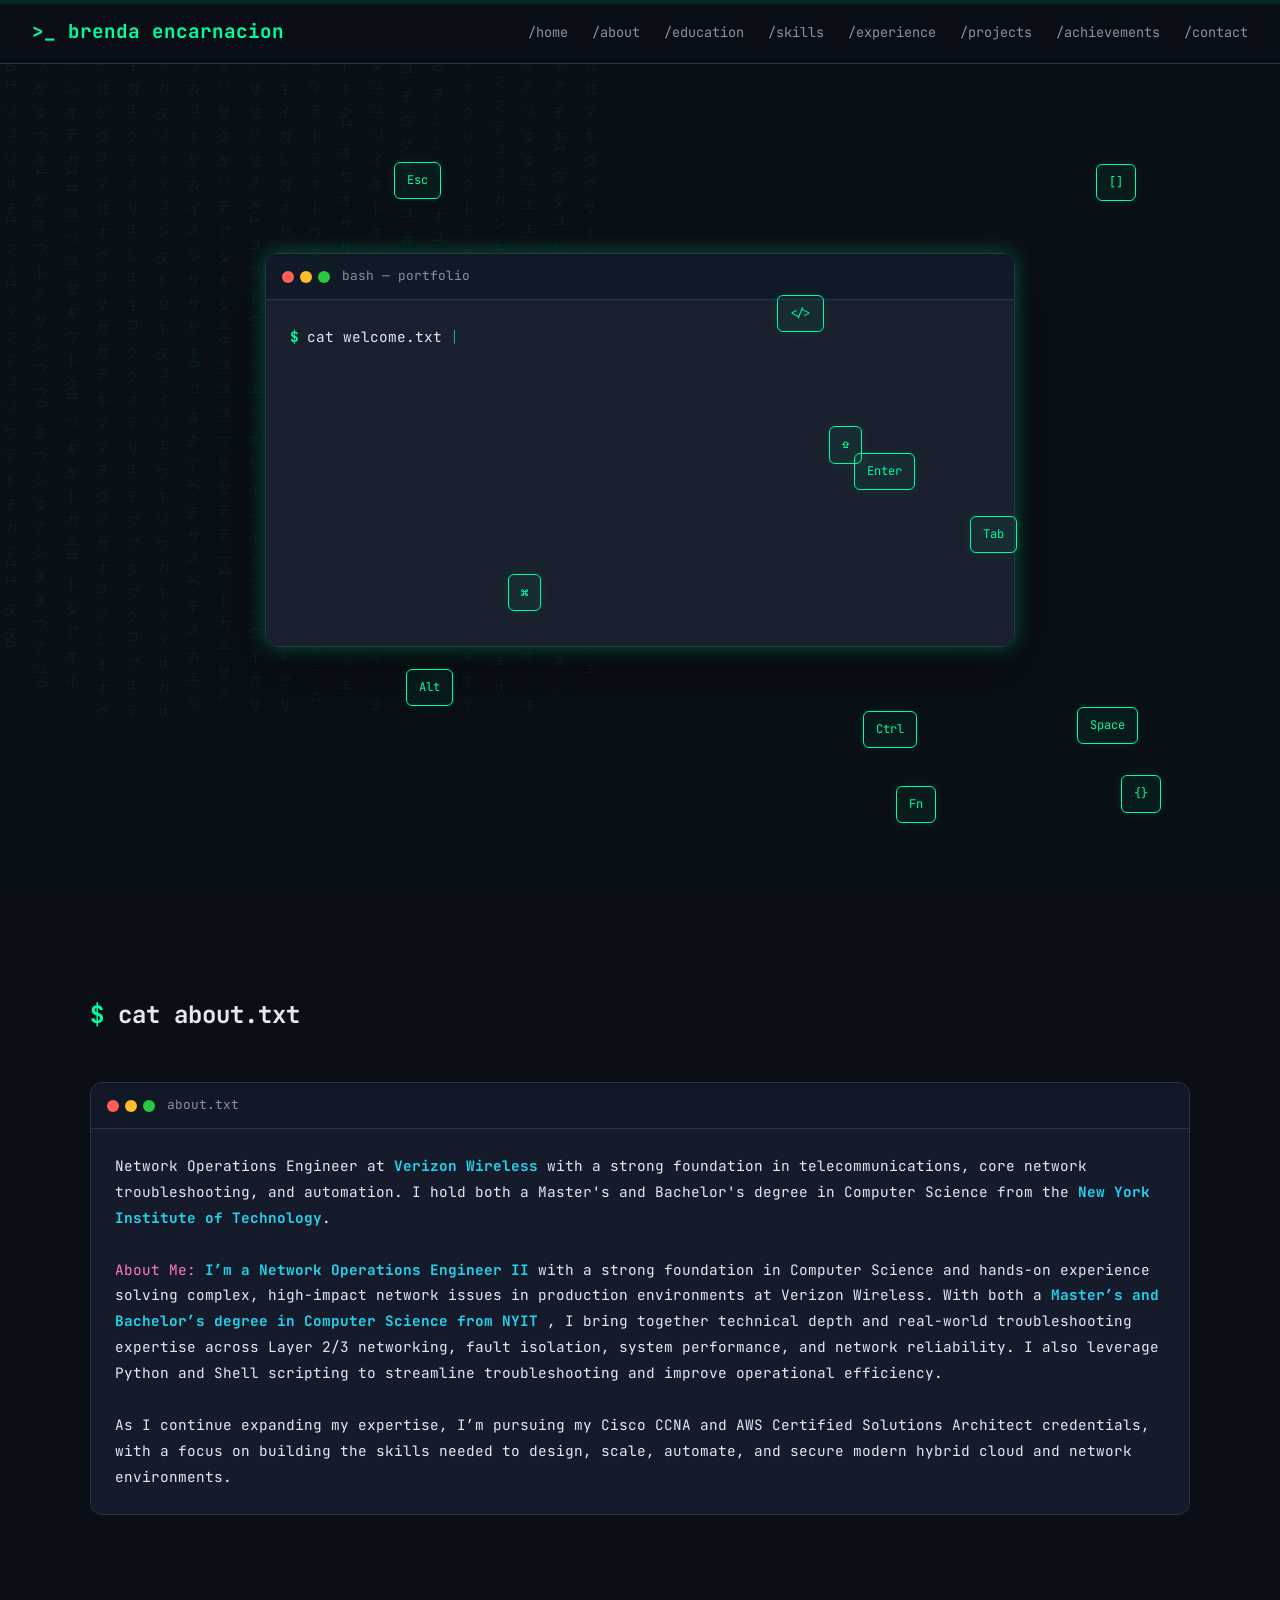
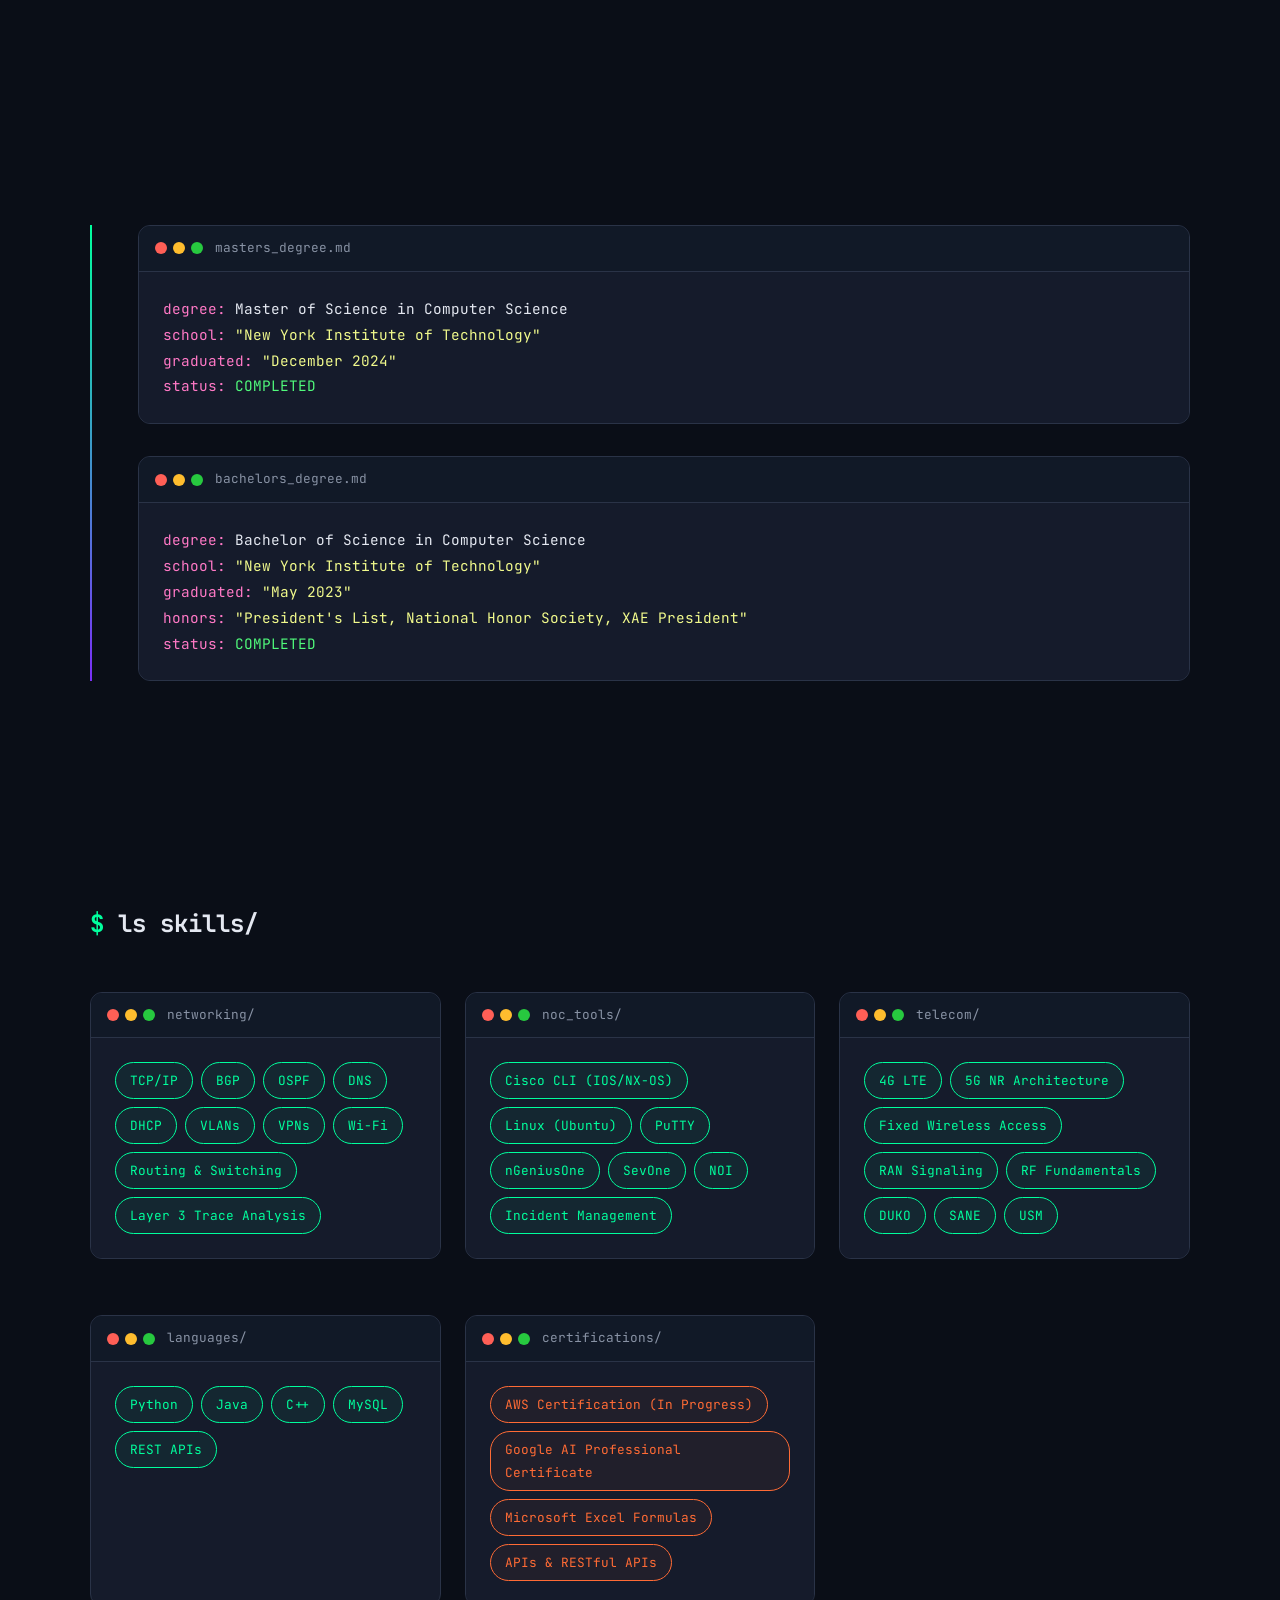
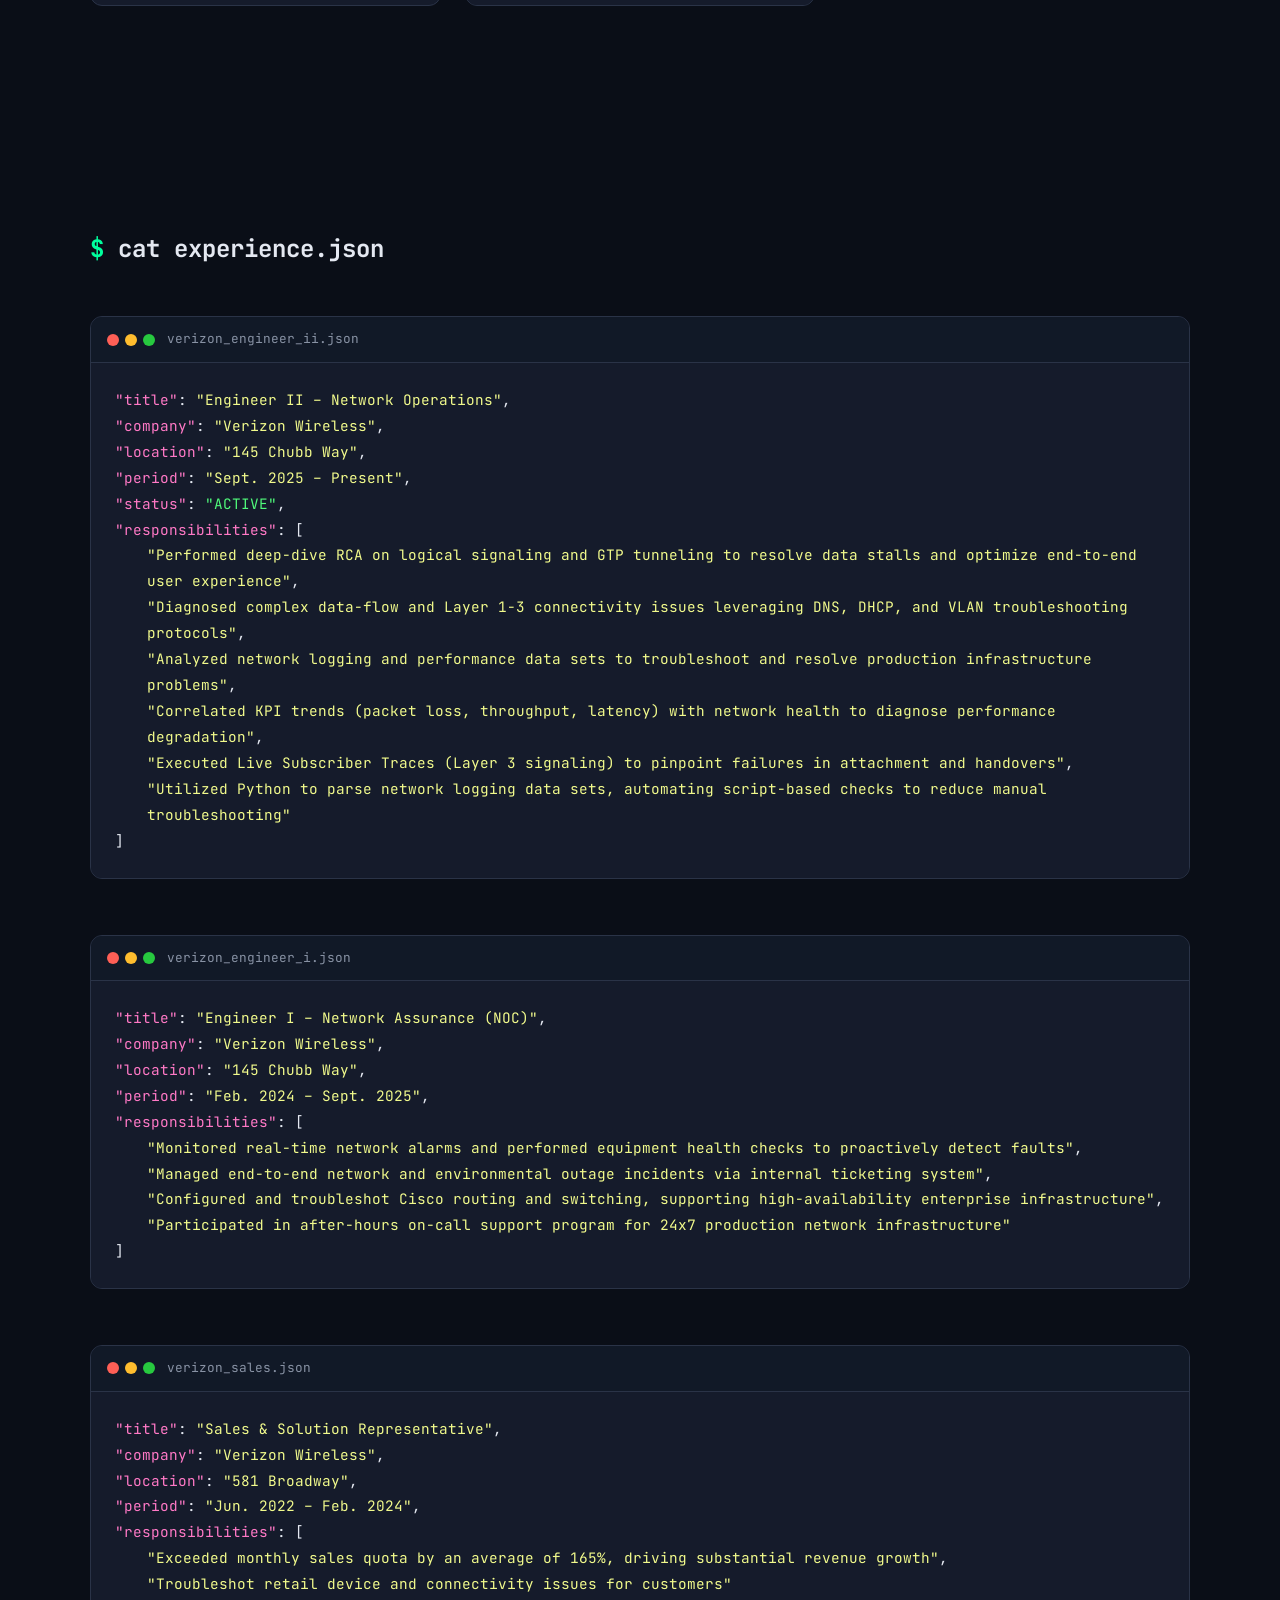
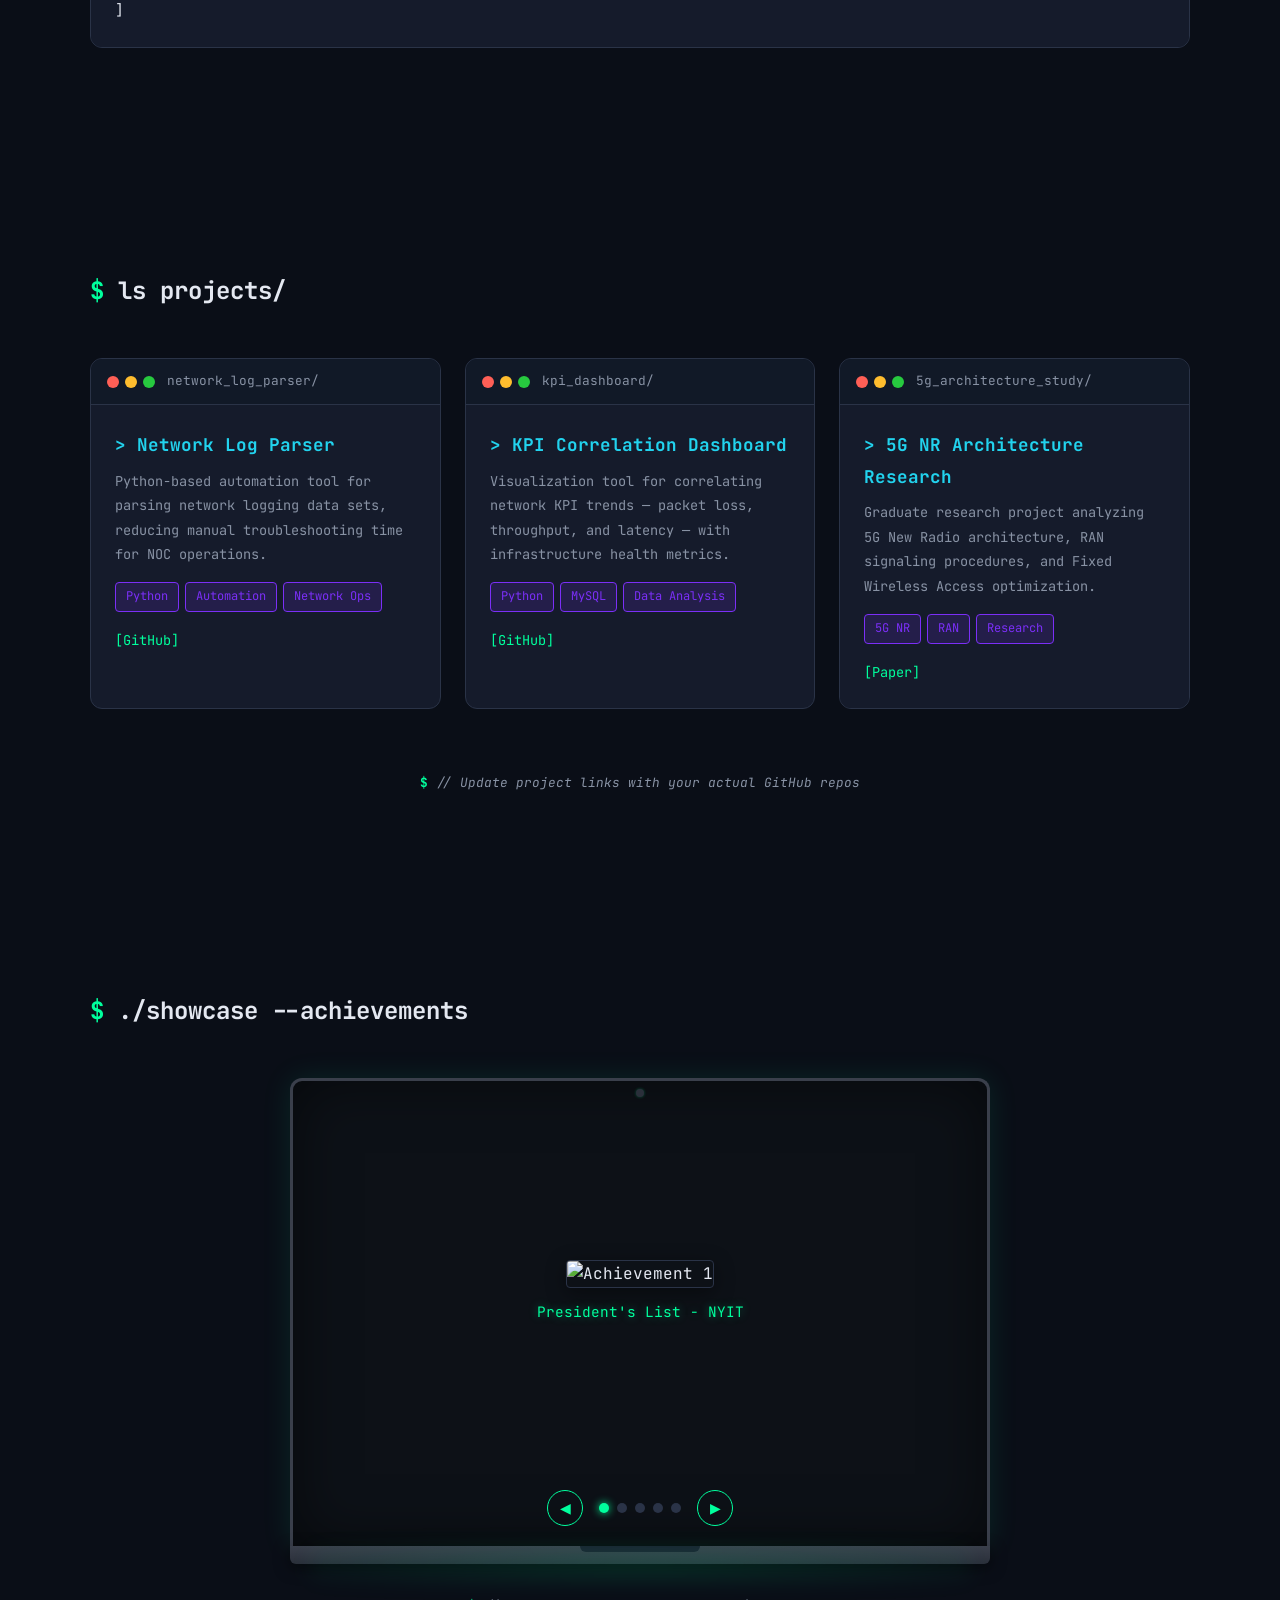
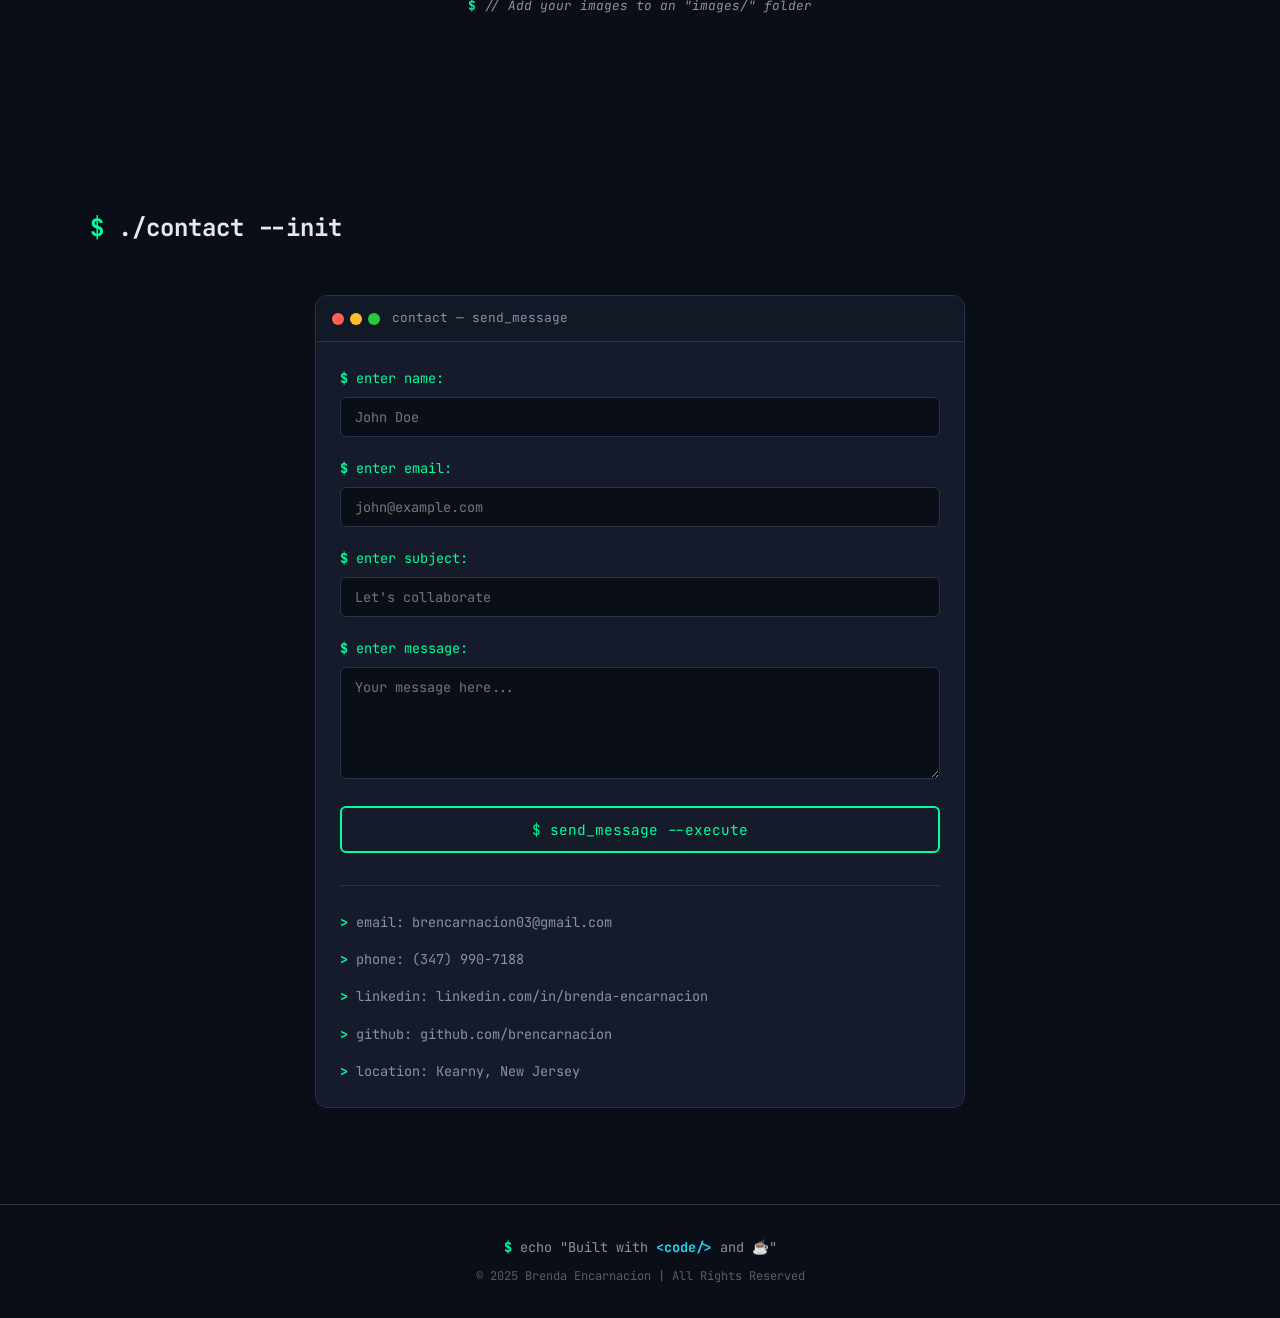
==== commit cb23531c: "Update index.html" ====
--- a/index.html
+++ b/index.html
@@ -54,14 +54,12 @@
                 <div class="terminal-output" id="hero-output">
                     <br>
                     <p class="output-line fade-in">╔══════════════════════════════════════════════╗</p>
-                    <p class="output-line fade-in">║                                           
-                    <p class="output-line fade-in">║   <span class="highlight">BRENDA ENCARNACION</span>                    
+                    <p class="output-line fade-in">║   <span class="highlight">BRENDA ENCARNACION </span>                    
                     <p class="output-line fade-in">║                                             
                     <p class="output-line fade-in">║   Engineer II – Network Operations @ Verizon Wireless
                     <p class="output-line fade-in">║                                              
                     <p class="output-line fade-in">║   New York Institute of Technology:           
                     <p class="output-line fade-in">║   M.S. & B.S. Computer Science              
-                    <p class="output-line fade-in">║                                             
                     <p class="output-line fade-in">╚══════════════════════════════════════════════╝</p>
                     <br>
                     <p class="output-line fade-in"><span class="success">[READY]</span> Scroll down to explore...</p>
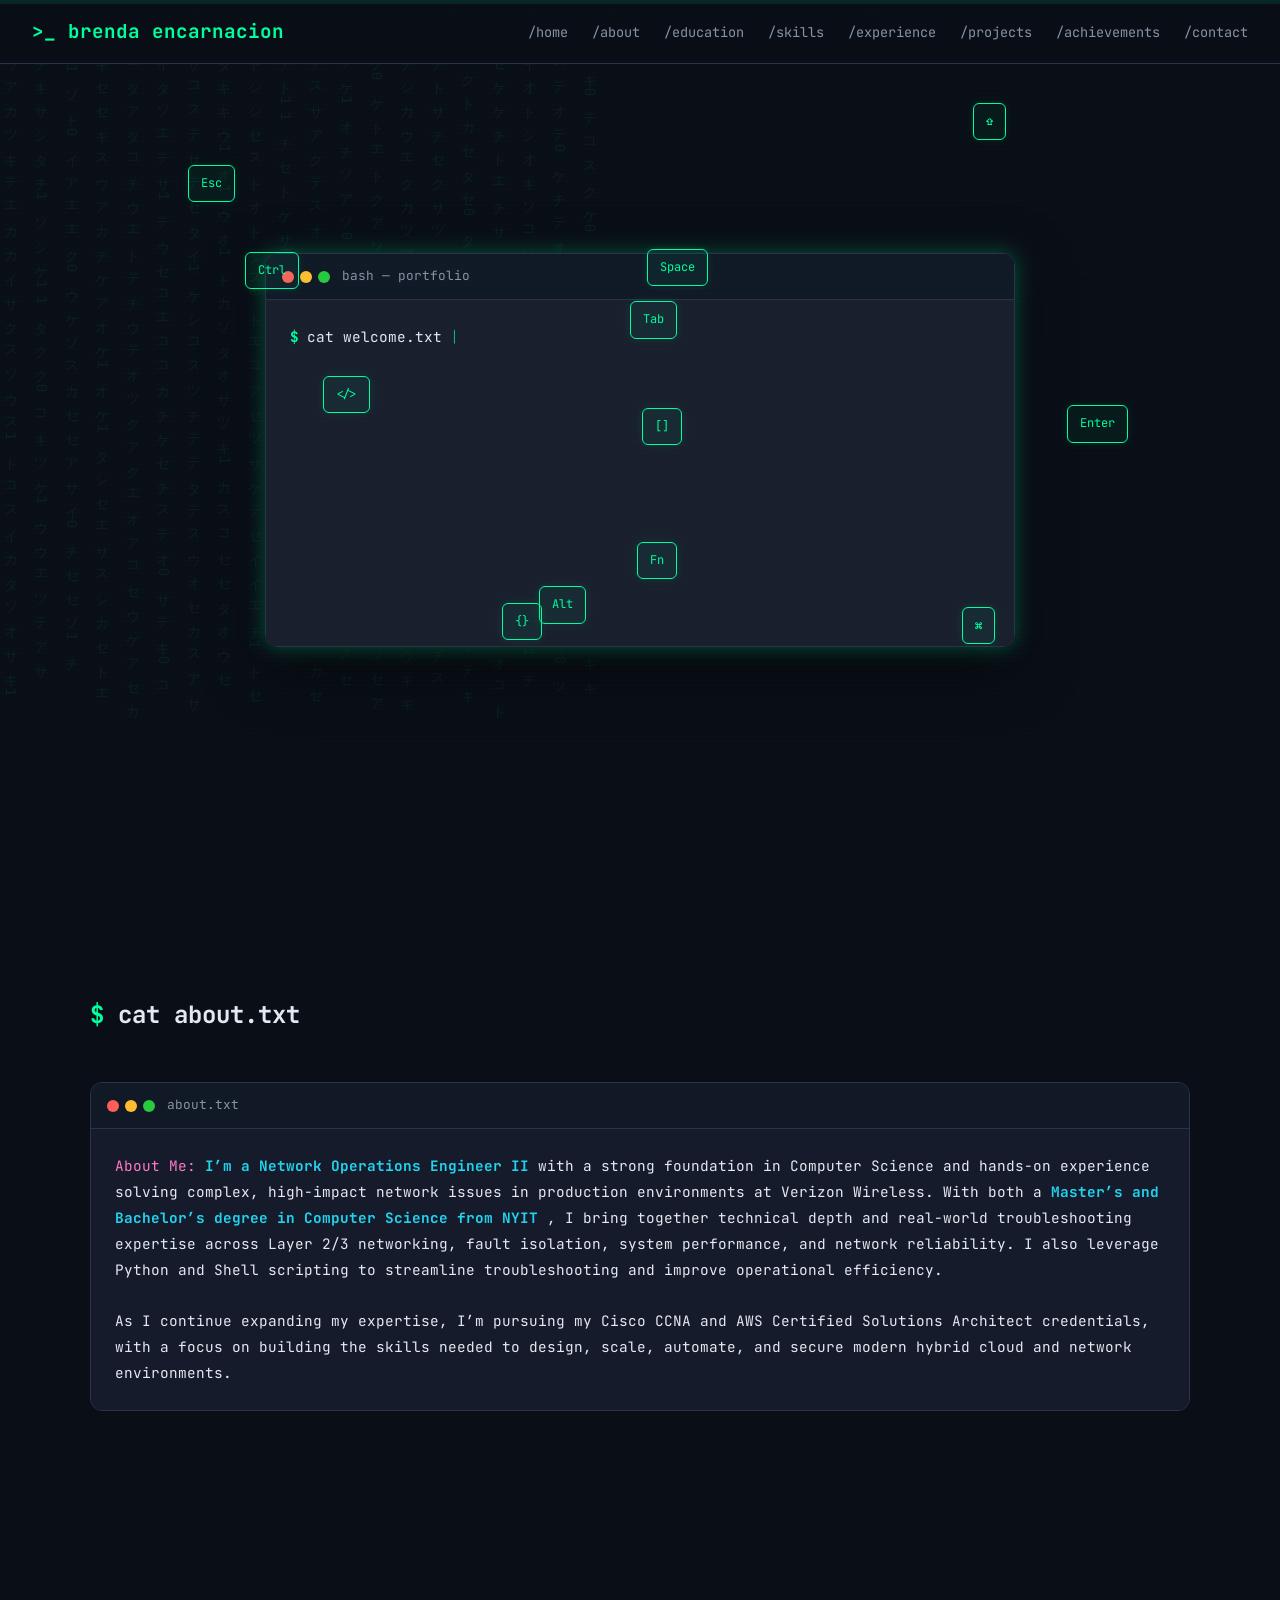
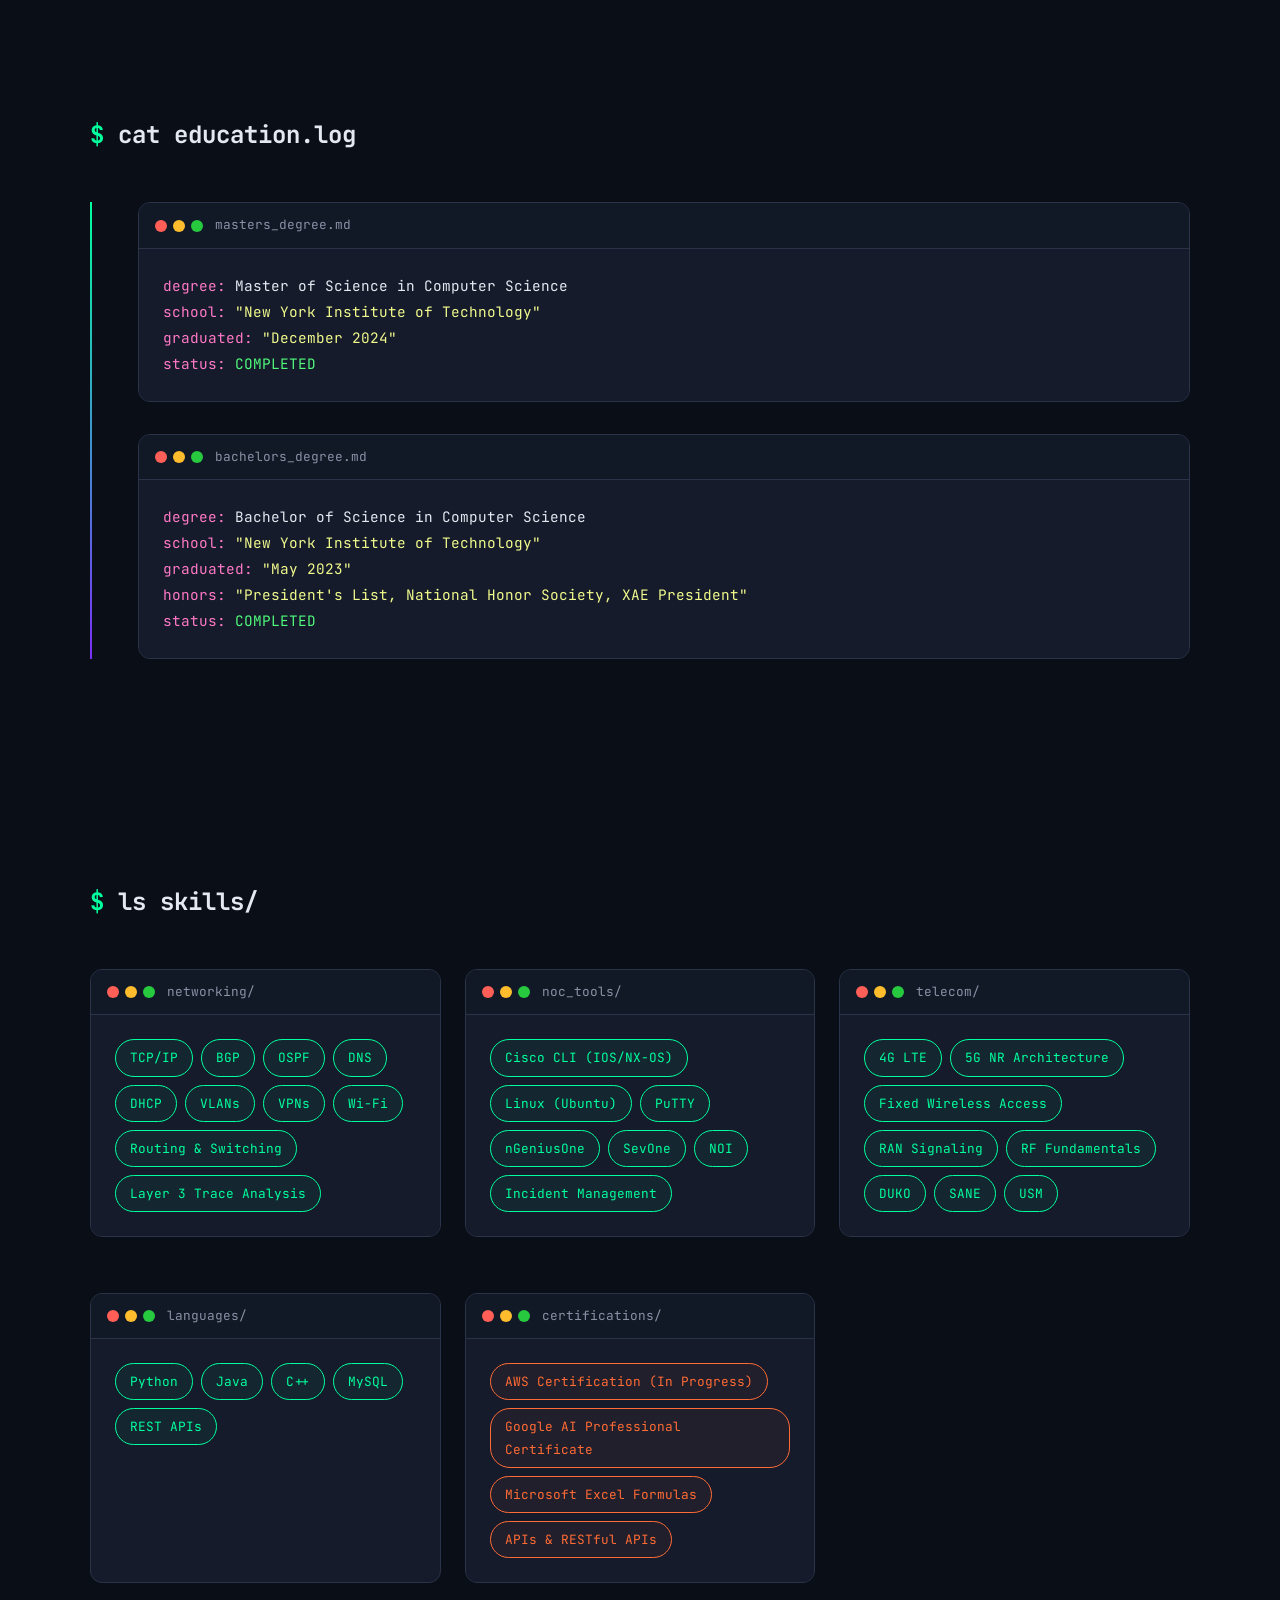
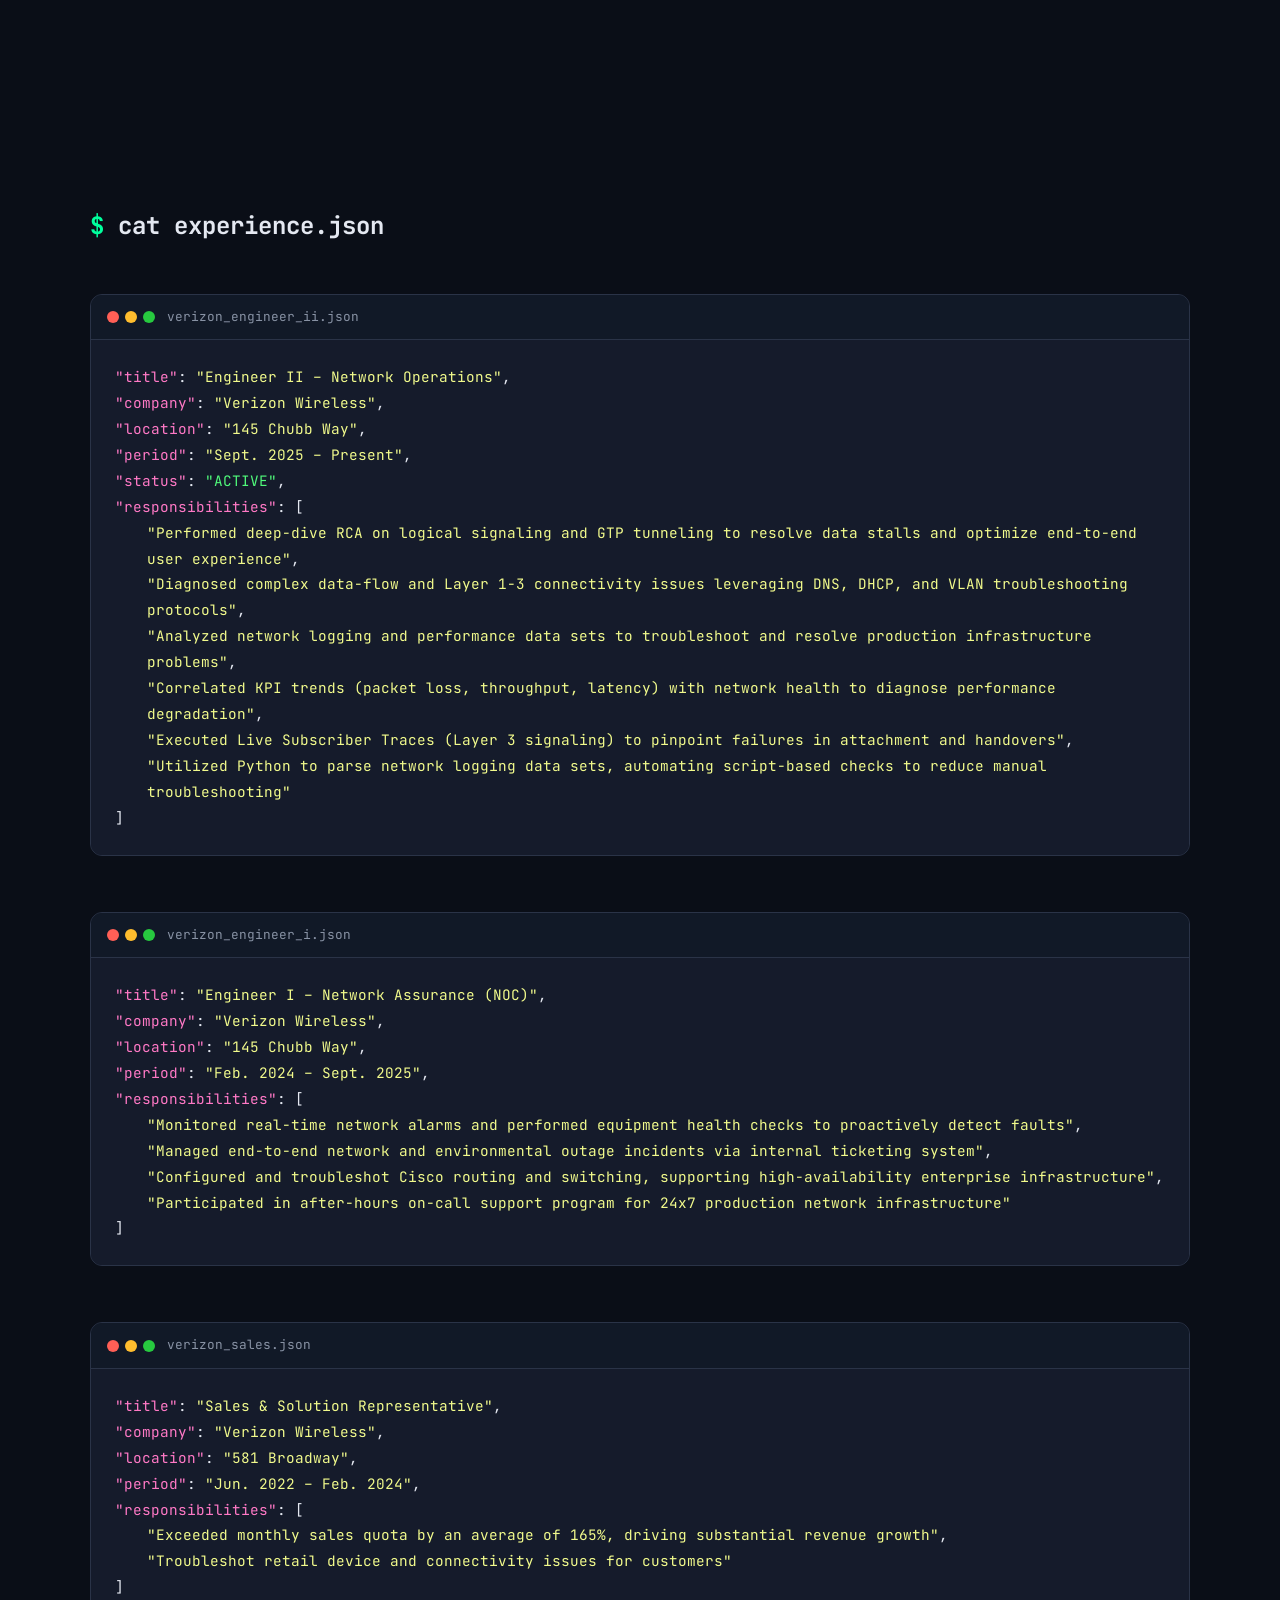
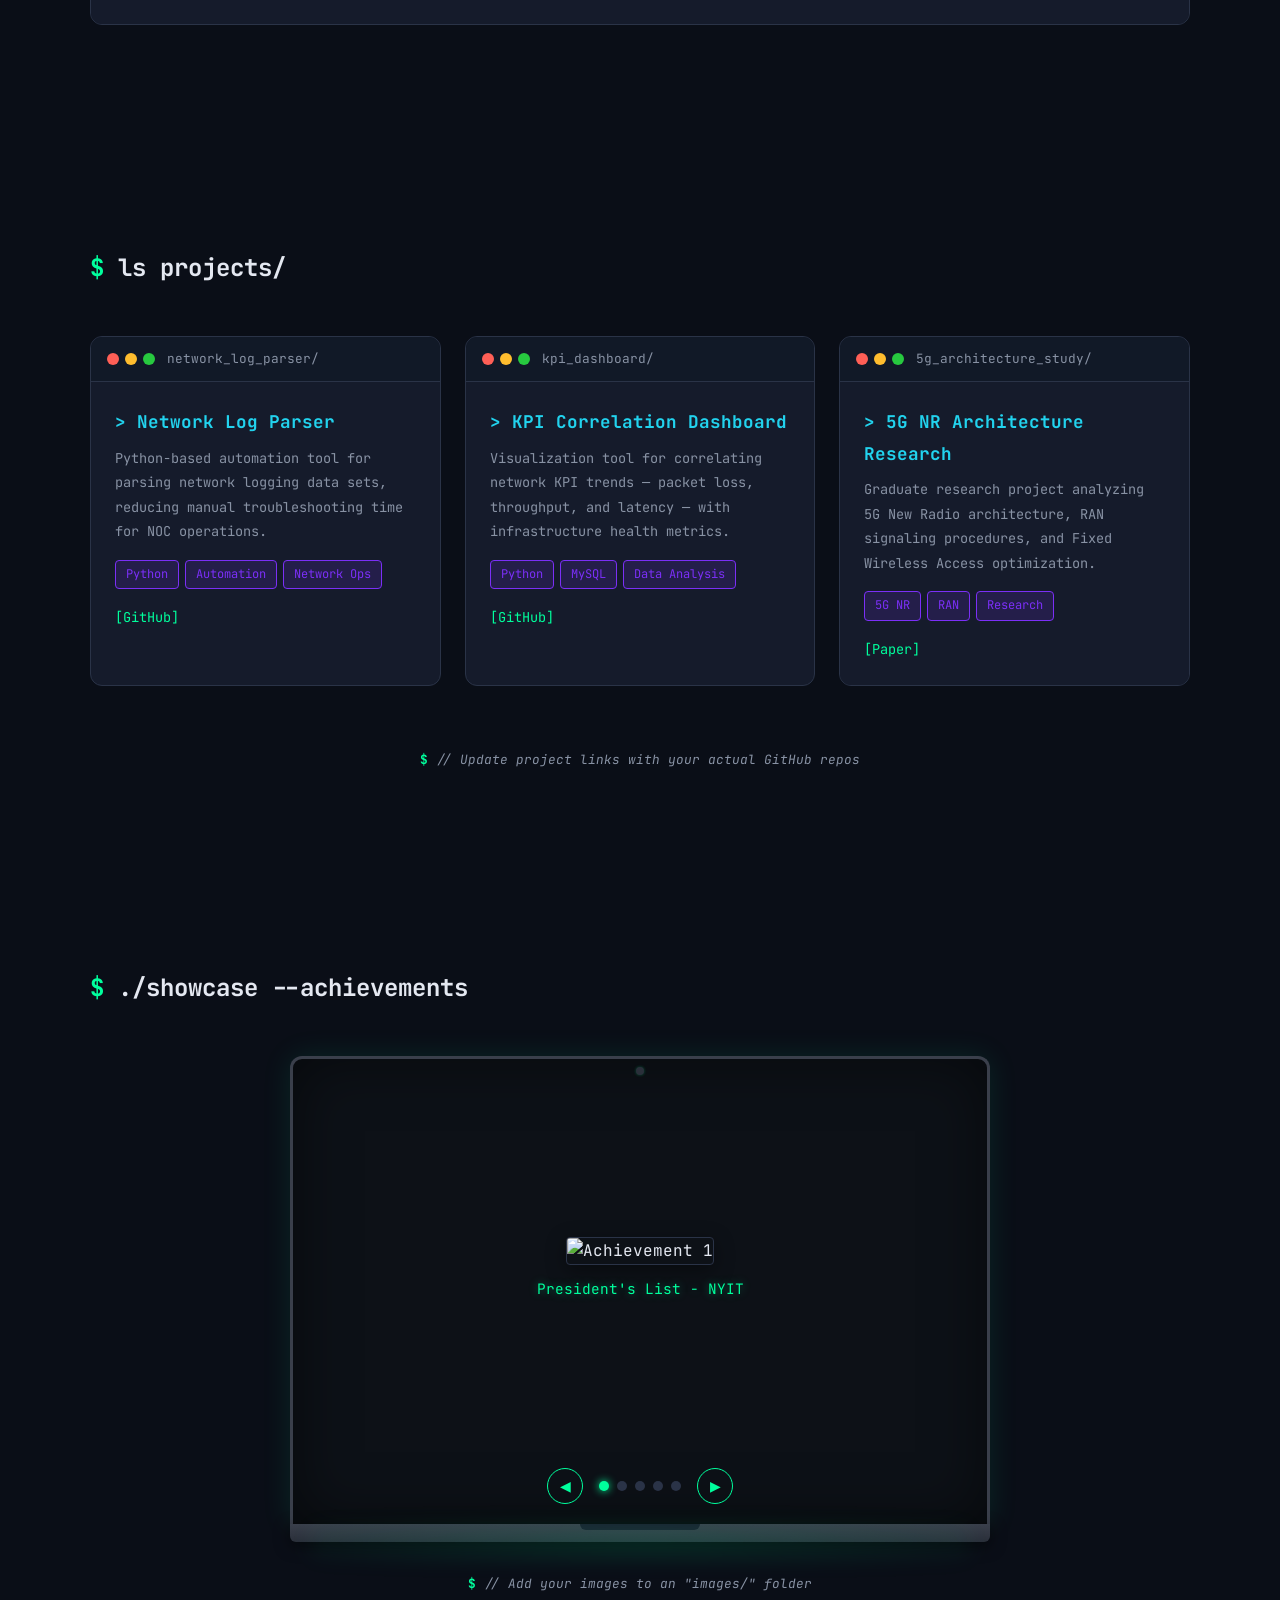
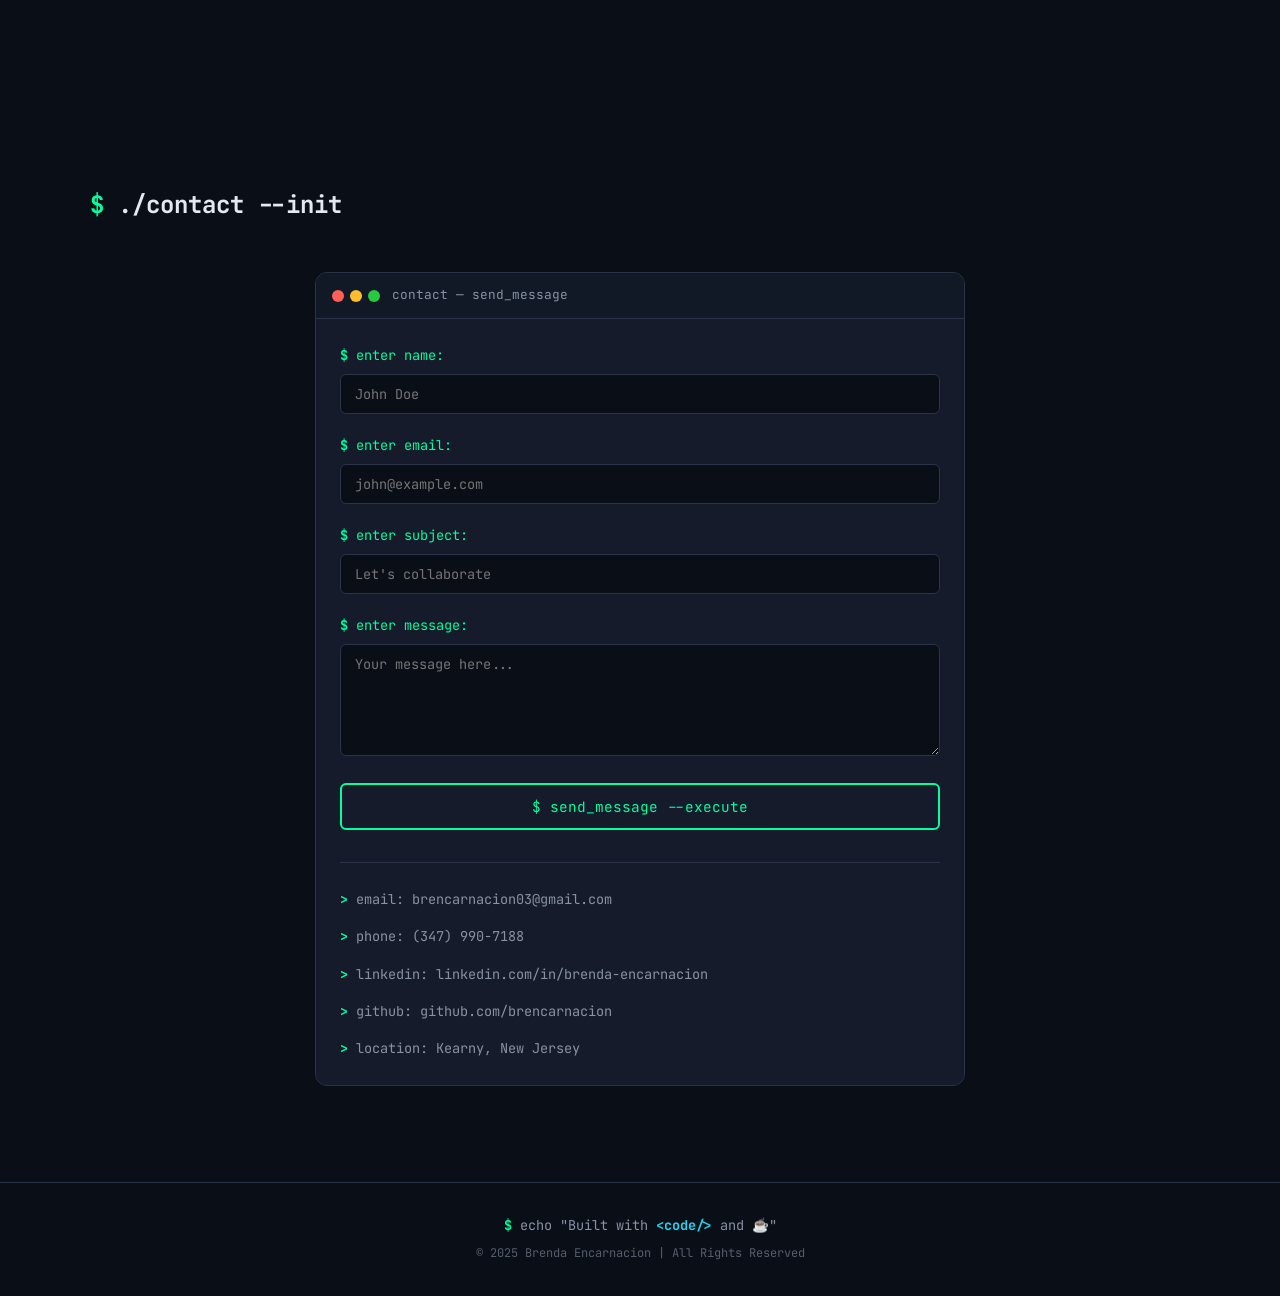
==== commit 0f3b9549: "Update index.html" ====
--- a/index.html
+++ b/index.html
@@ -83,14 +83,6 @@
                     <span class="terminal-title">about.txt</span>
                 </div>
                 <div class="terminal-body">
-                    <p class="about-text typing-reveal">
-                        Network Operations Engineer at <span class="highlight">Verizon Wireless</span> with a strong 
-                        foundation in telecommunications, core network troubleshooting, and automation. 
-                        I hold both a Master's and Bachelor's degree in Computer Science from the 
-                        <span class="highlight">New York Institute of Technology</span>.
-                    </p>
-                    <br>
-                
                     <p class="about-text typing-reveal">
                         <span class="keyword"> About Me:</span> <span class="highlight"> I’m a Network Operations Engineer II </span> with a strong foundation in Computer Science and 
                         hands-on experience solving complex, high-impact network issues in production environments at Verizon Wireless. With both a <span class="highlight"> Master’s 
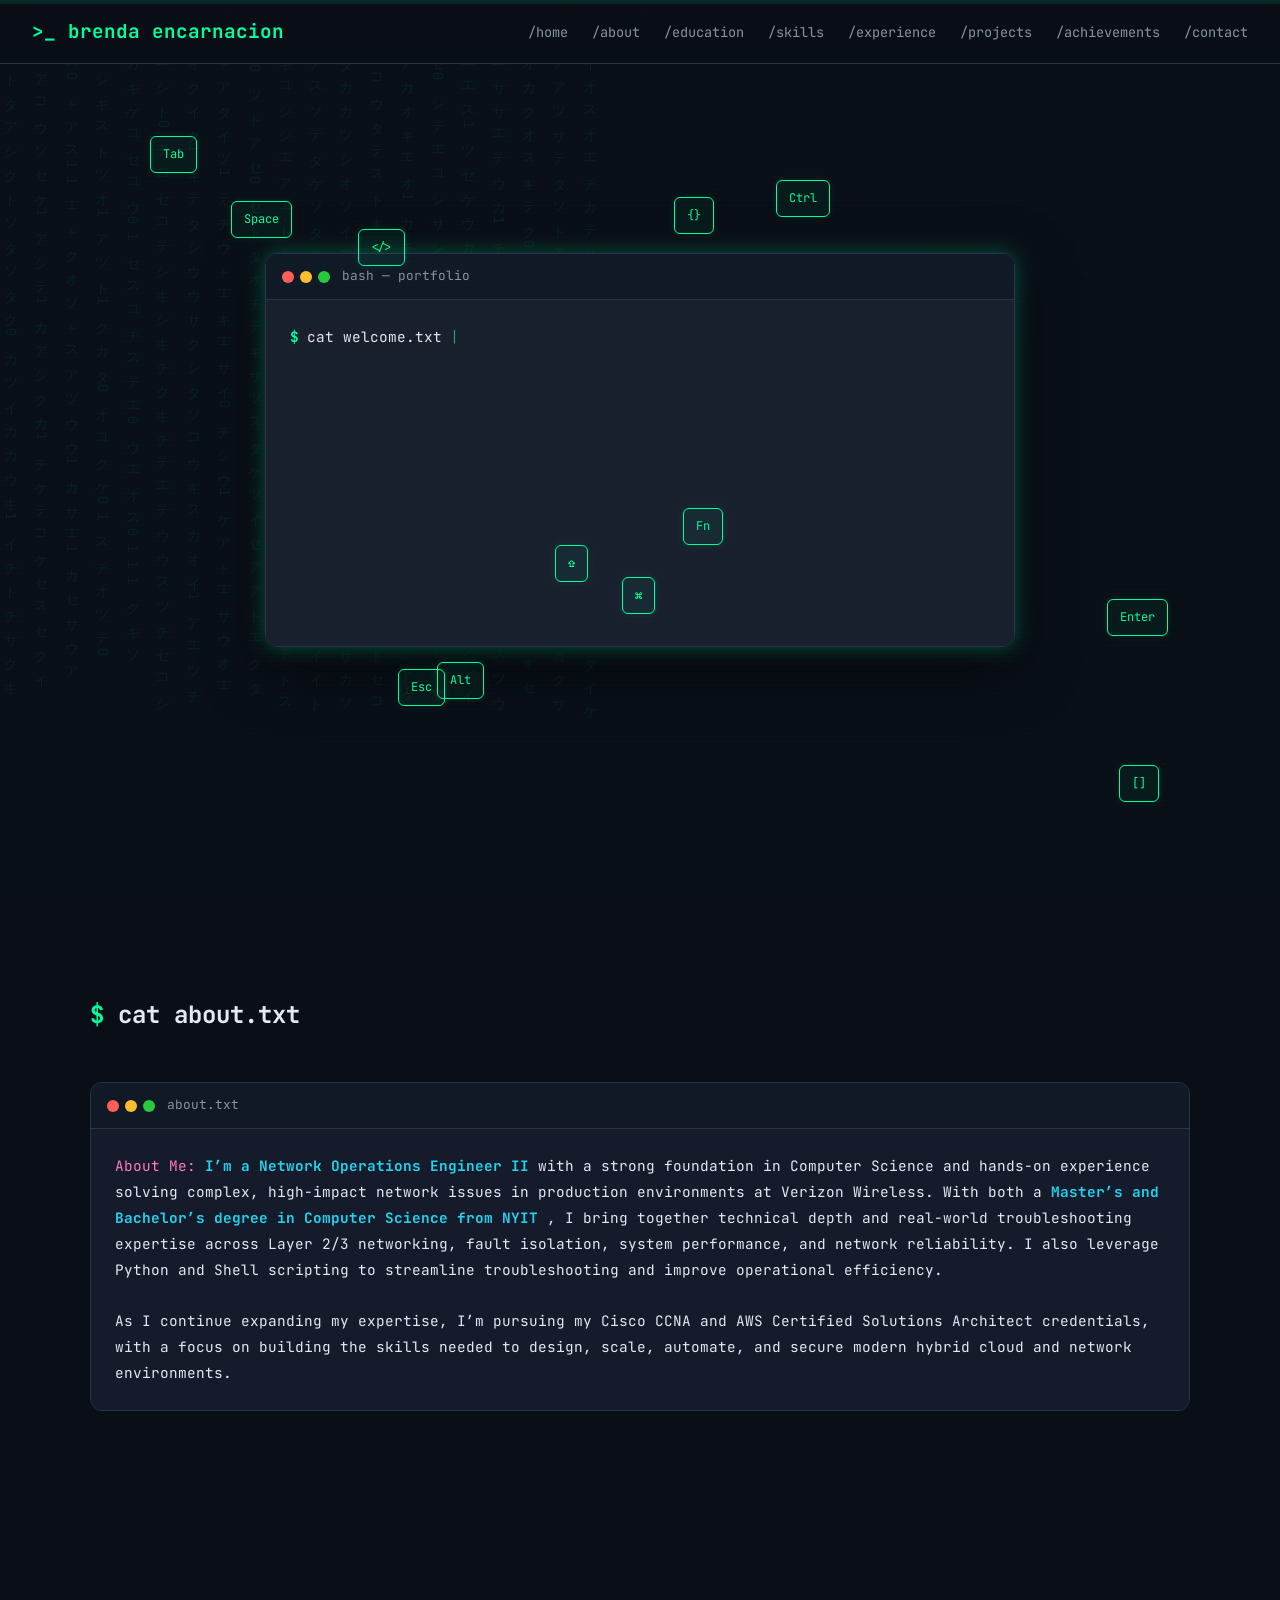
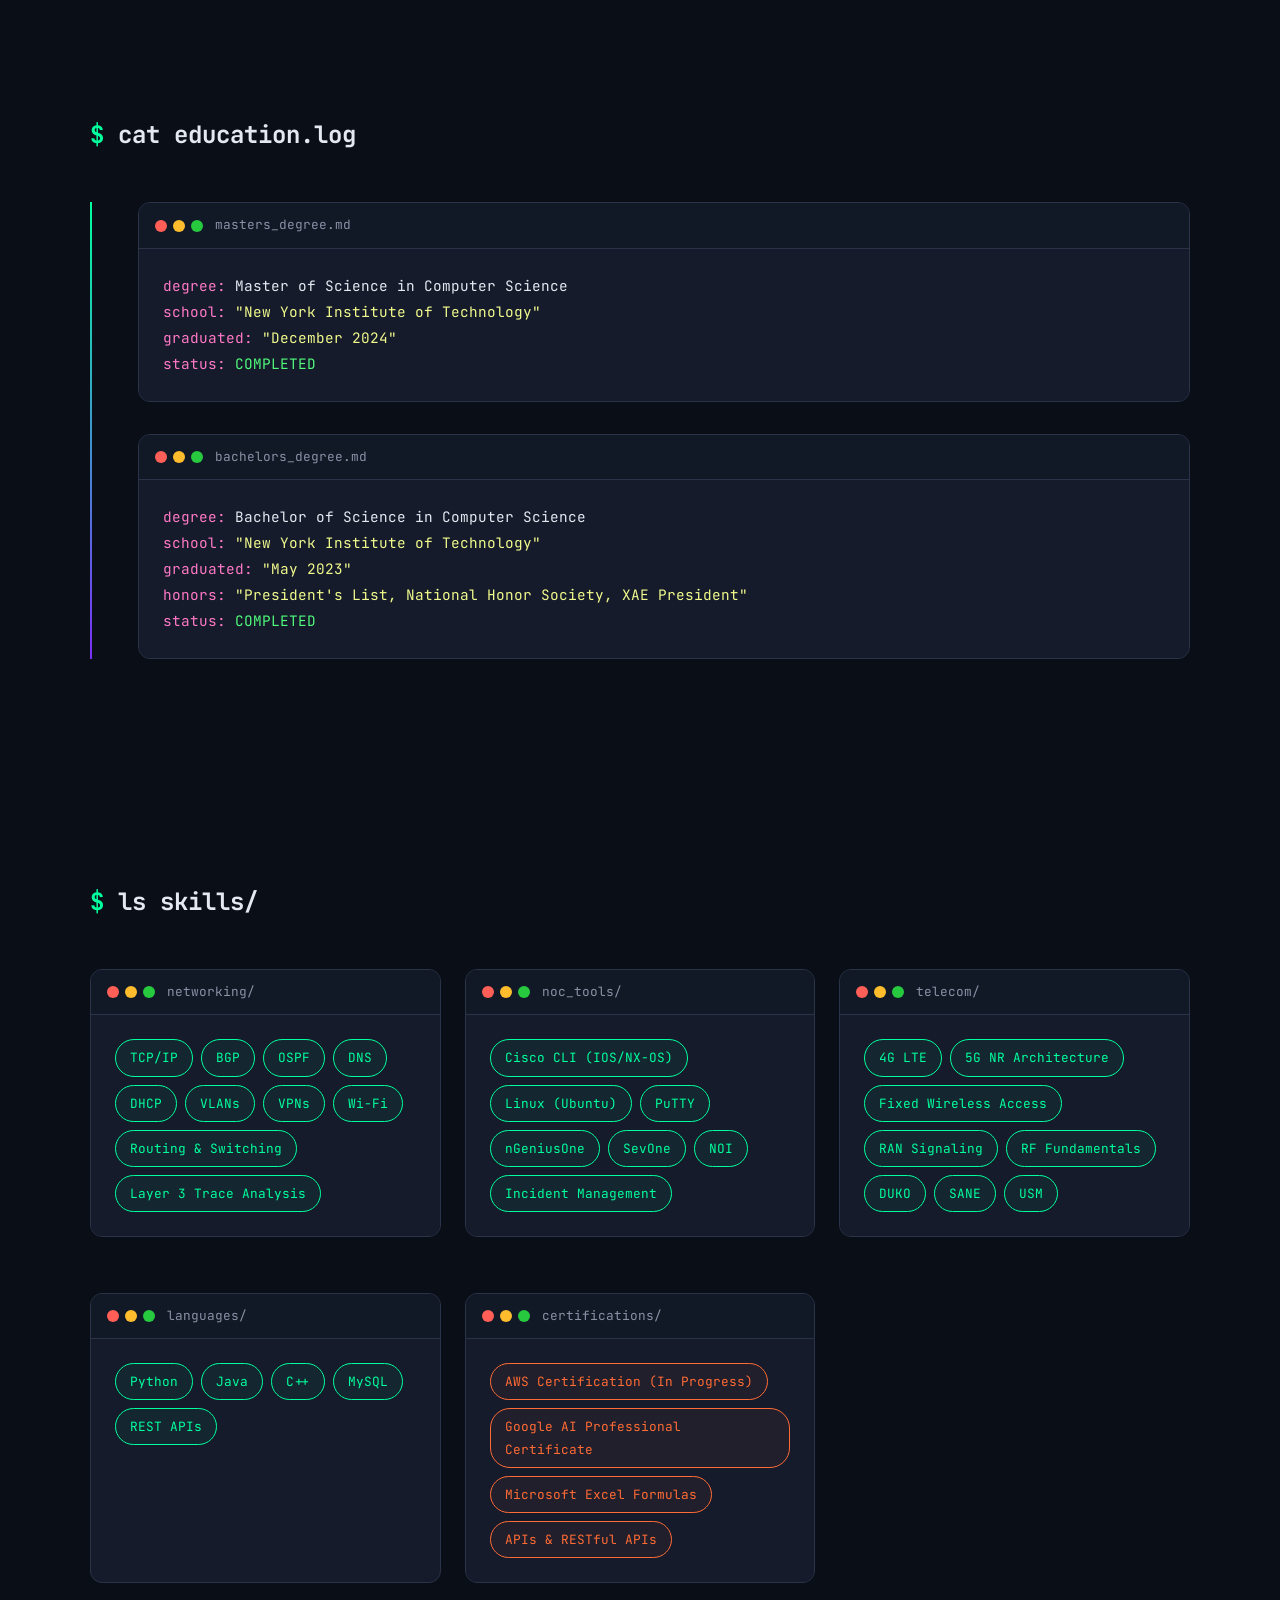
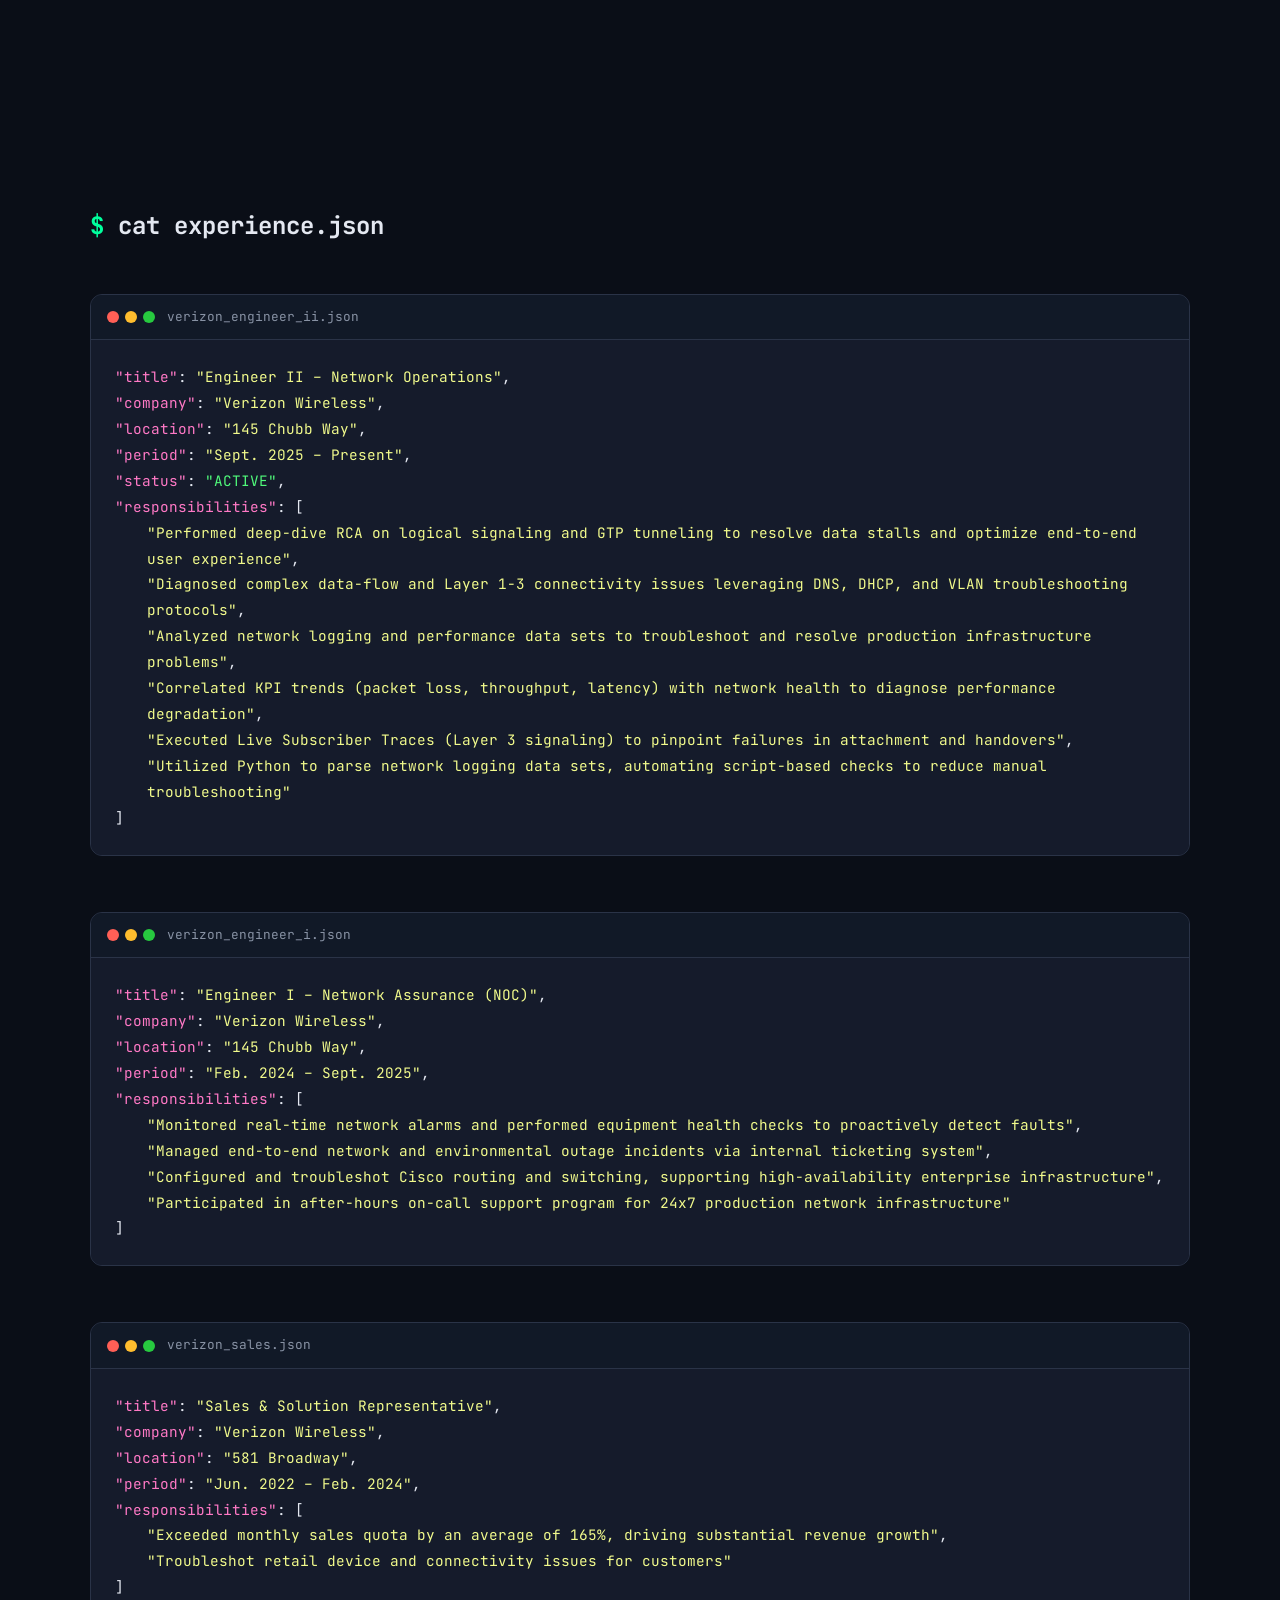
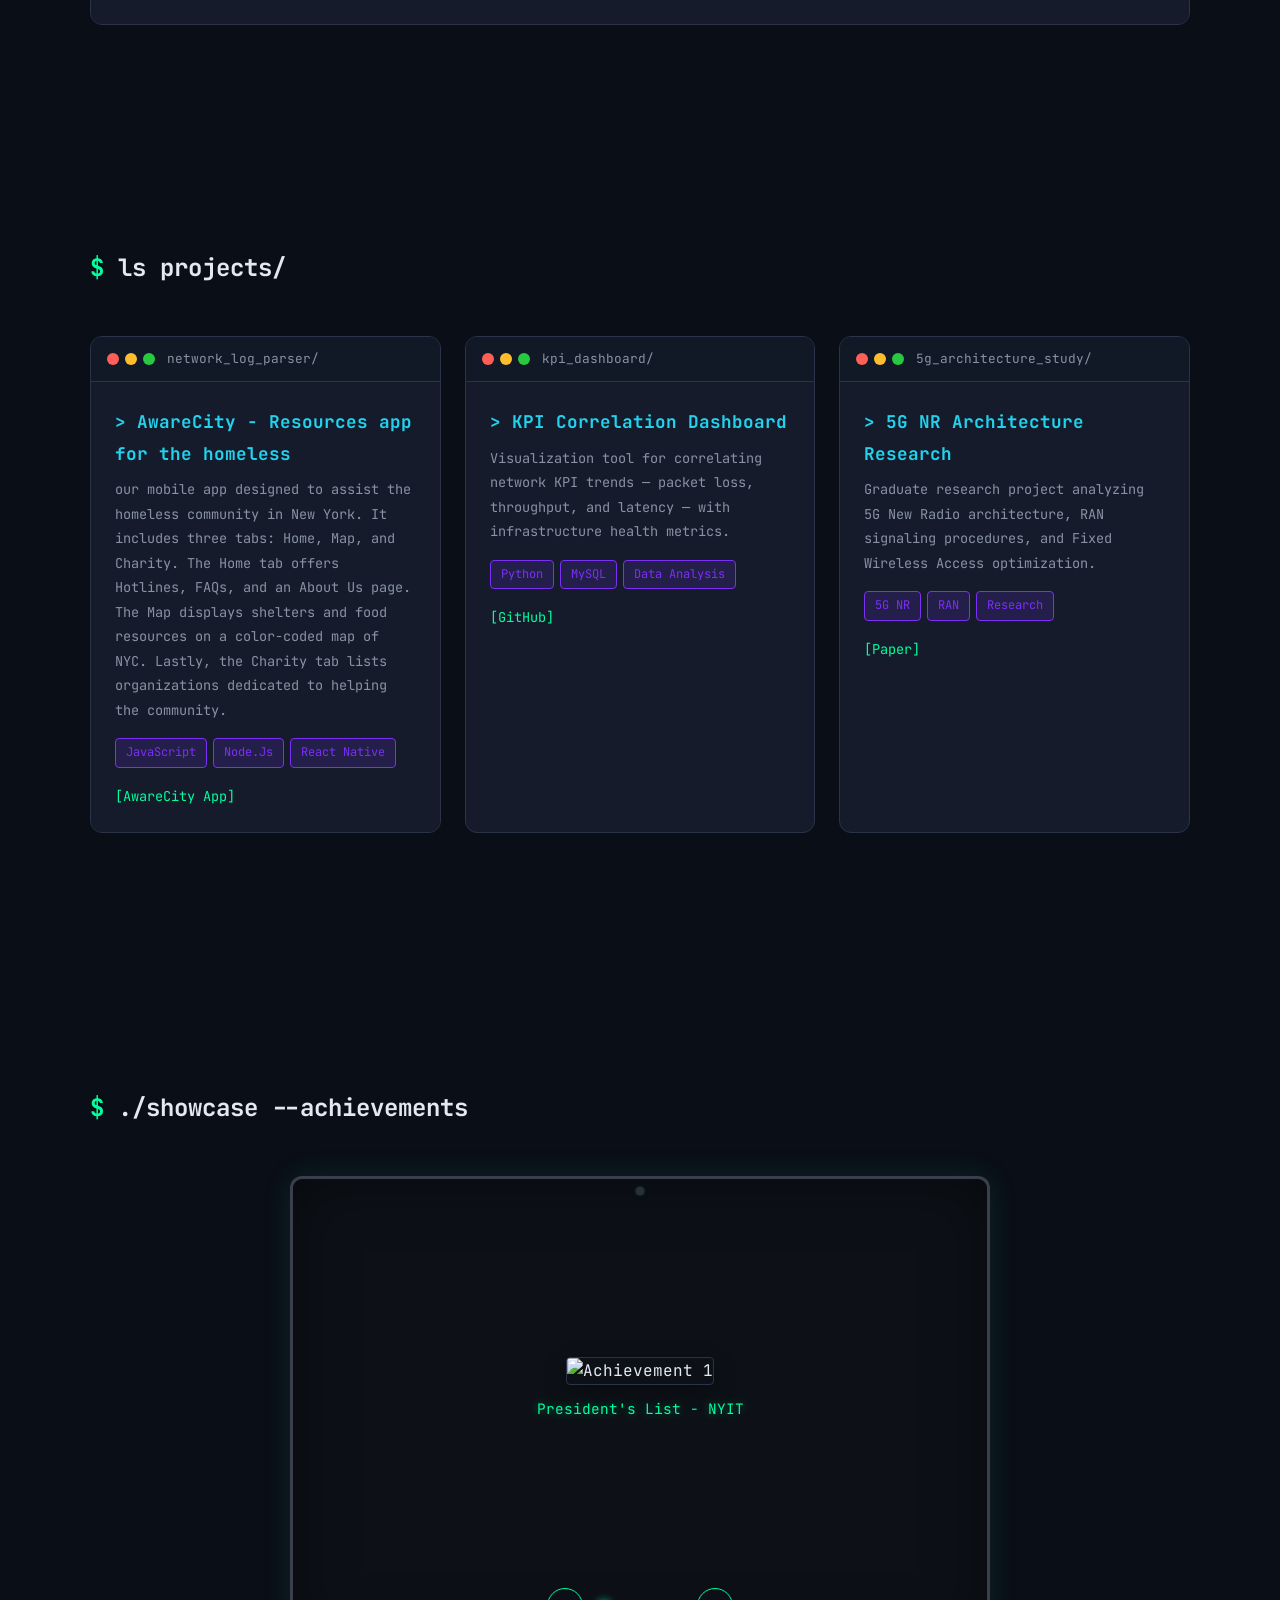
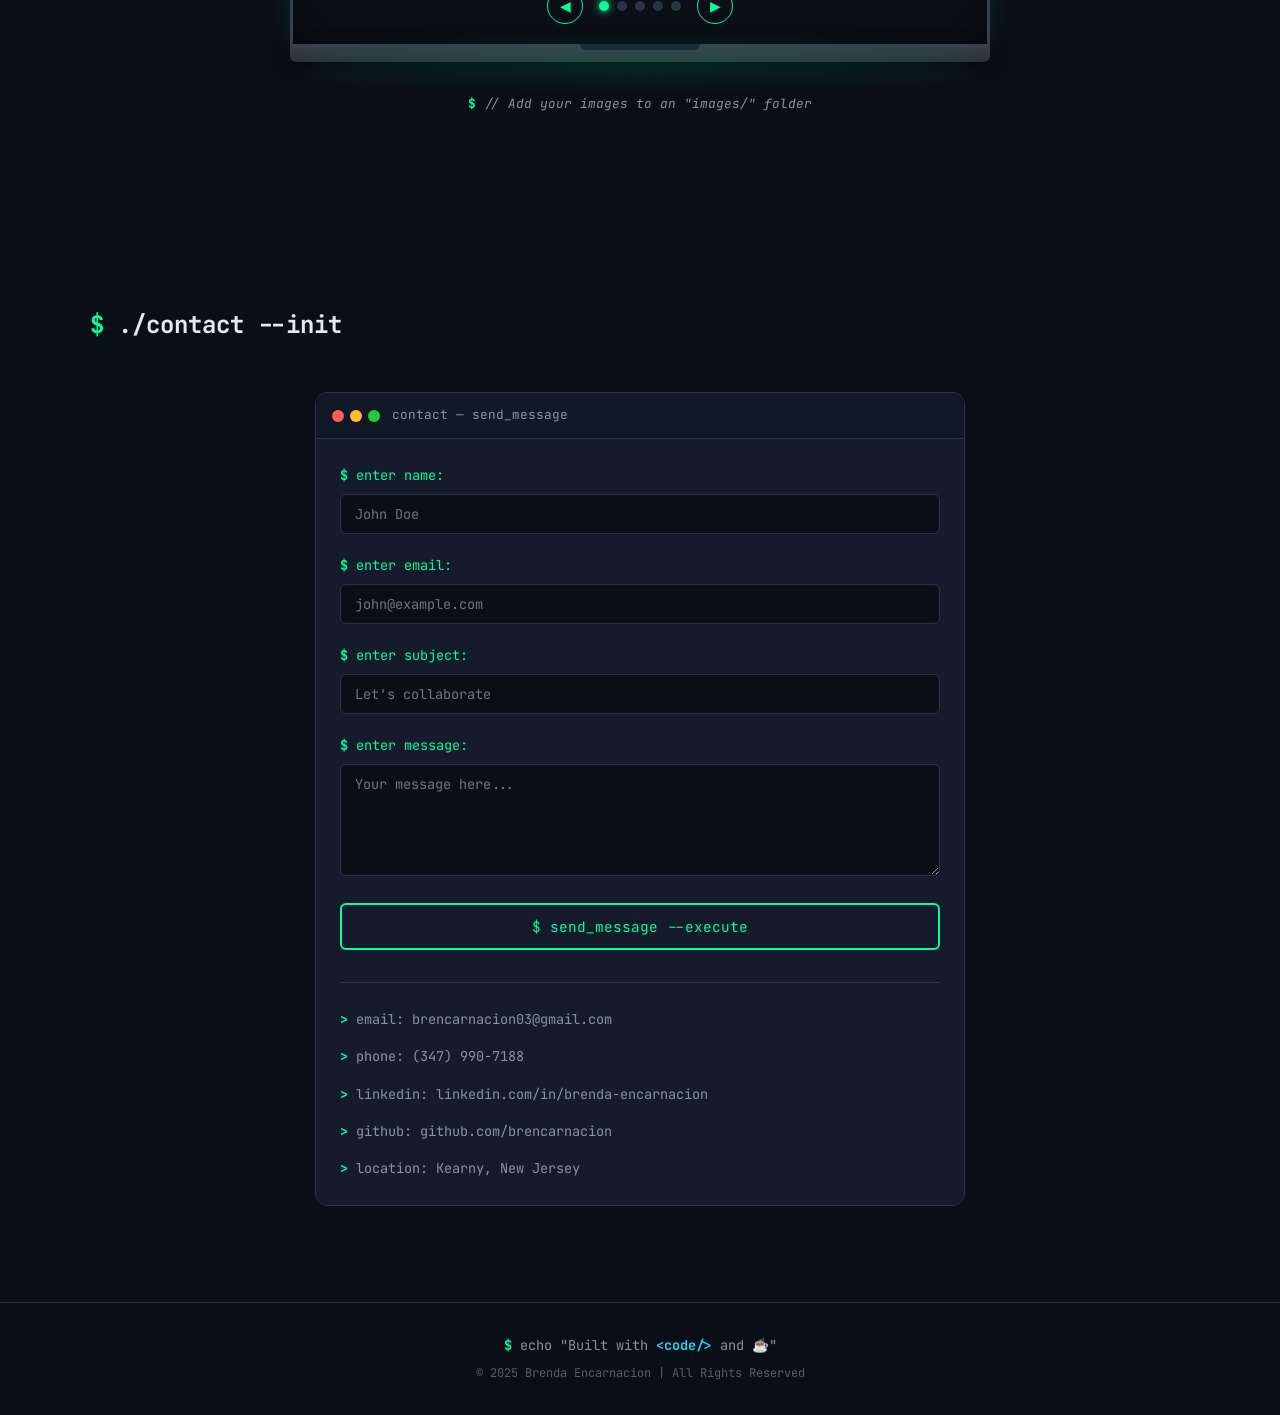
==== commit 82171ad4: "Update index.html" ====
--- a/index.html
+++ b/index.html
@@ -348,15 +348,17 @@
                         <span class="terminal-title">network_log_parser/</span>
                     </div>
                     <div class="terminal-body">
-                        <h3 class="project-name">> Network Log Parser</h3>
-                        <p class="project-desc">Python-based automation tool for parsing network logging data sets, reducing manual troubleshooting time for NOC operations.</p>
+                        <h3 class="project-name">> AwareCity - Resources app for the homeless</h3>
+                        <p class="project-desc"> our mobile app designed to assist the homeless community in New York. It includes three tabs: Home, Map, and Charity. 
+                            The Home tab offers Hotlines, FAQs, and an About Us page. The Map displays shelters and food resources on a color-coded map of NYC. 
+                            Lastly, the Charity tab lists organizations dedicated to helping the community.</p>
                         <div class="project-tech">
-                            <span class="tech-tag">Python</span>
-                            <span class="tech-tag">Automation</span>
-                            <span class="tech-tag">Network Ops</span>
+                            <span class="tech-tag">JavaScript</span>
+                            <span class="tech-tag">Node.Js</span>
+                            <span class="tech-tag">React Native</span>
                         </div>
                         <div class="project-links">
-                            <a href="#" class="project-link">[GitHub]</a>
+                            <a href="https://awarecity.vercel.app/" class="project-link">[AwareCity App]</a>
                         </div>
                     </div>
                 </div>
@@ -406,7 +408,6 @@
                 </div>
             </div>
             <p class="projects-note" style="color: var(--text-secondary); font-size: 0.8rem; margin-top: 2rem; text-align: center;">
-                <span class="prompt-symbol">$</span> <em>// Update project links with your actual GitHub repos</em>
             </p>
         </div>
     </section>
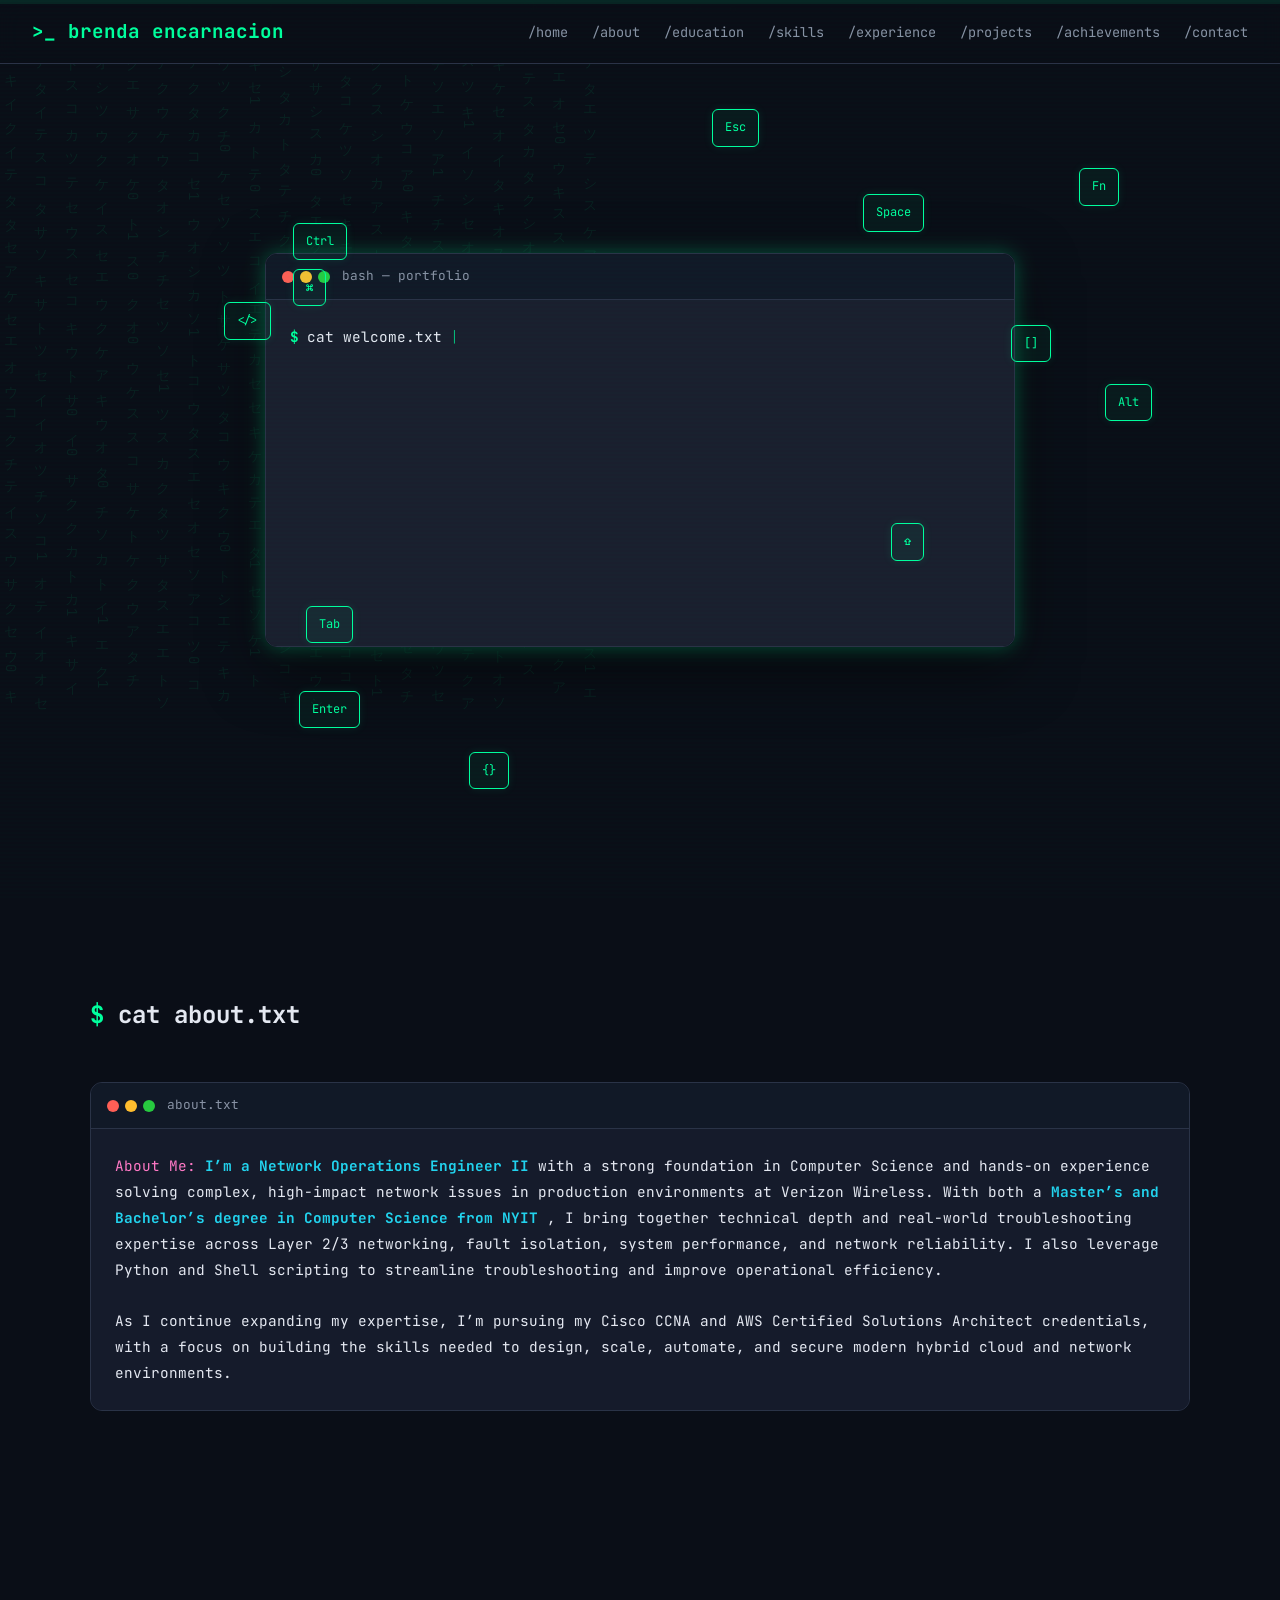
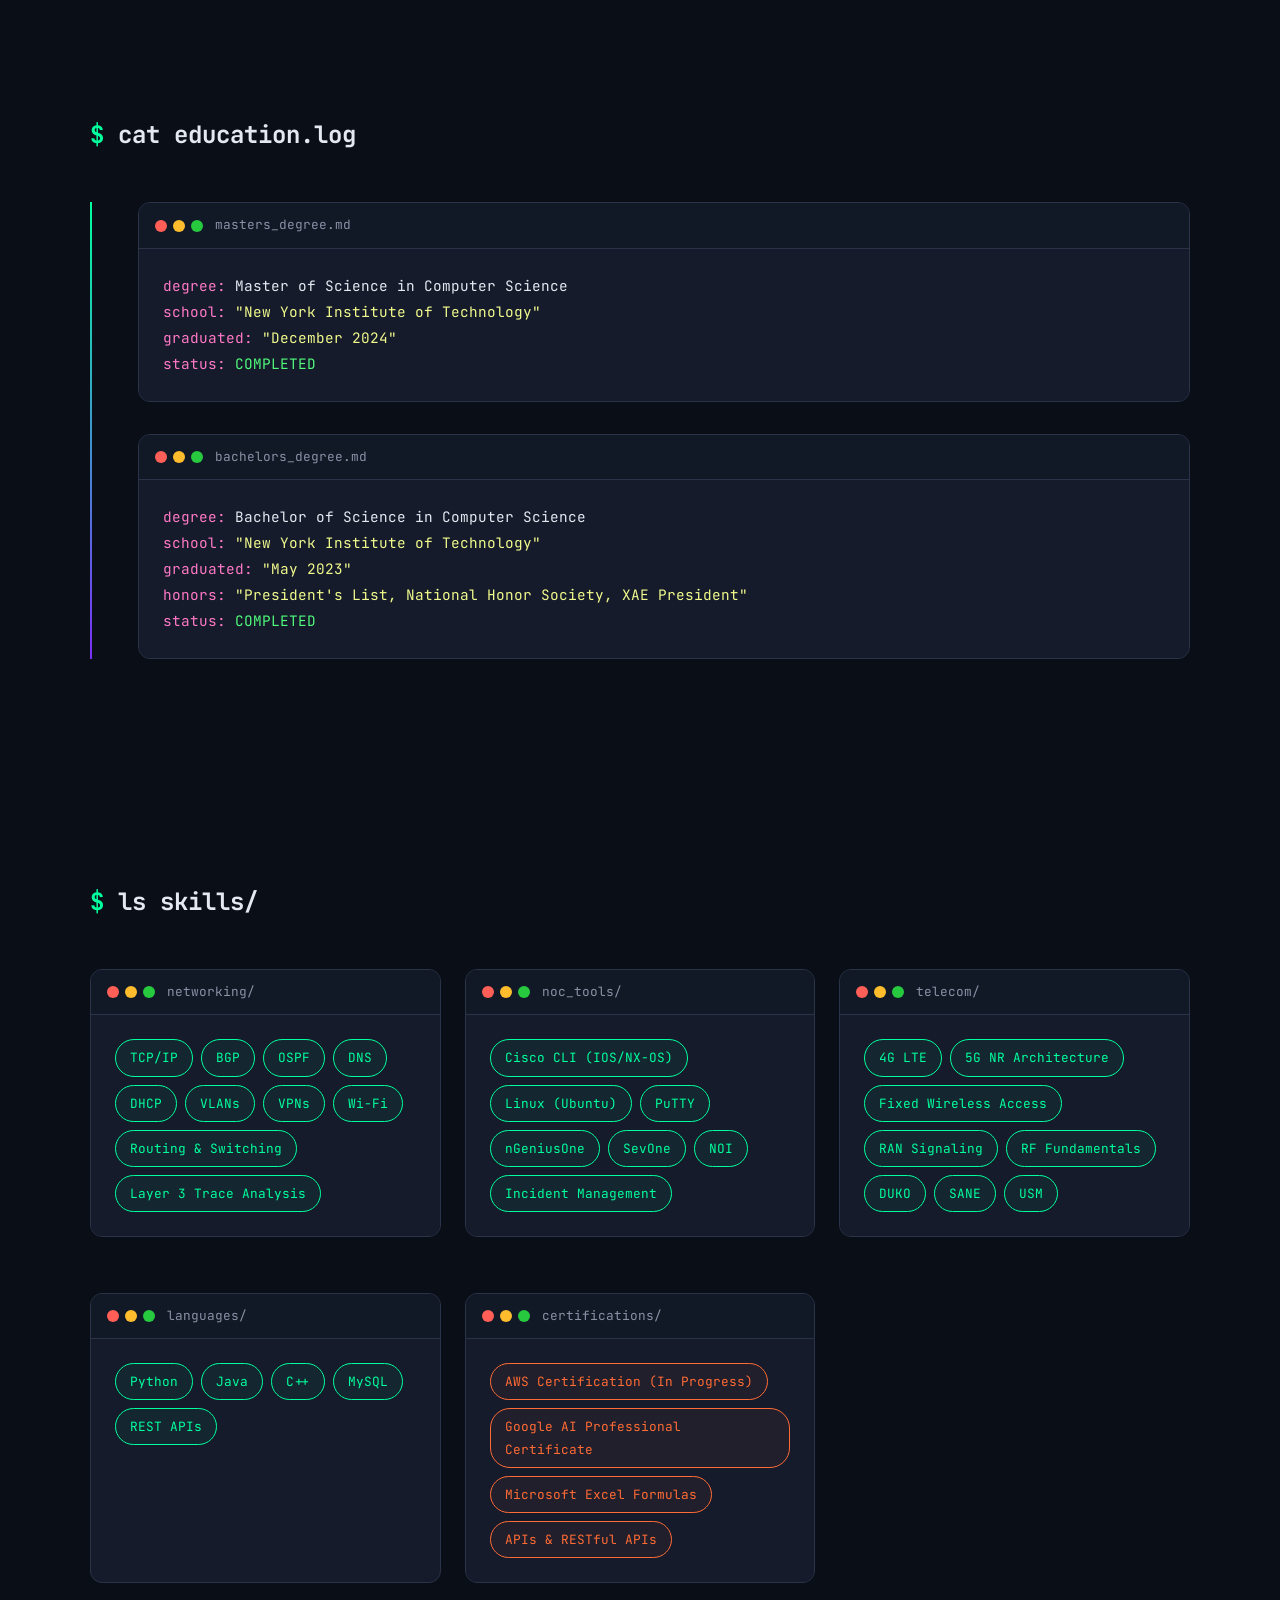
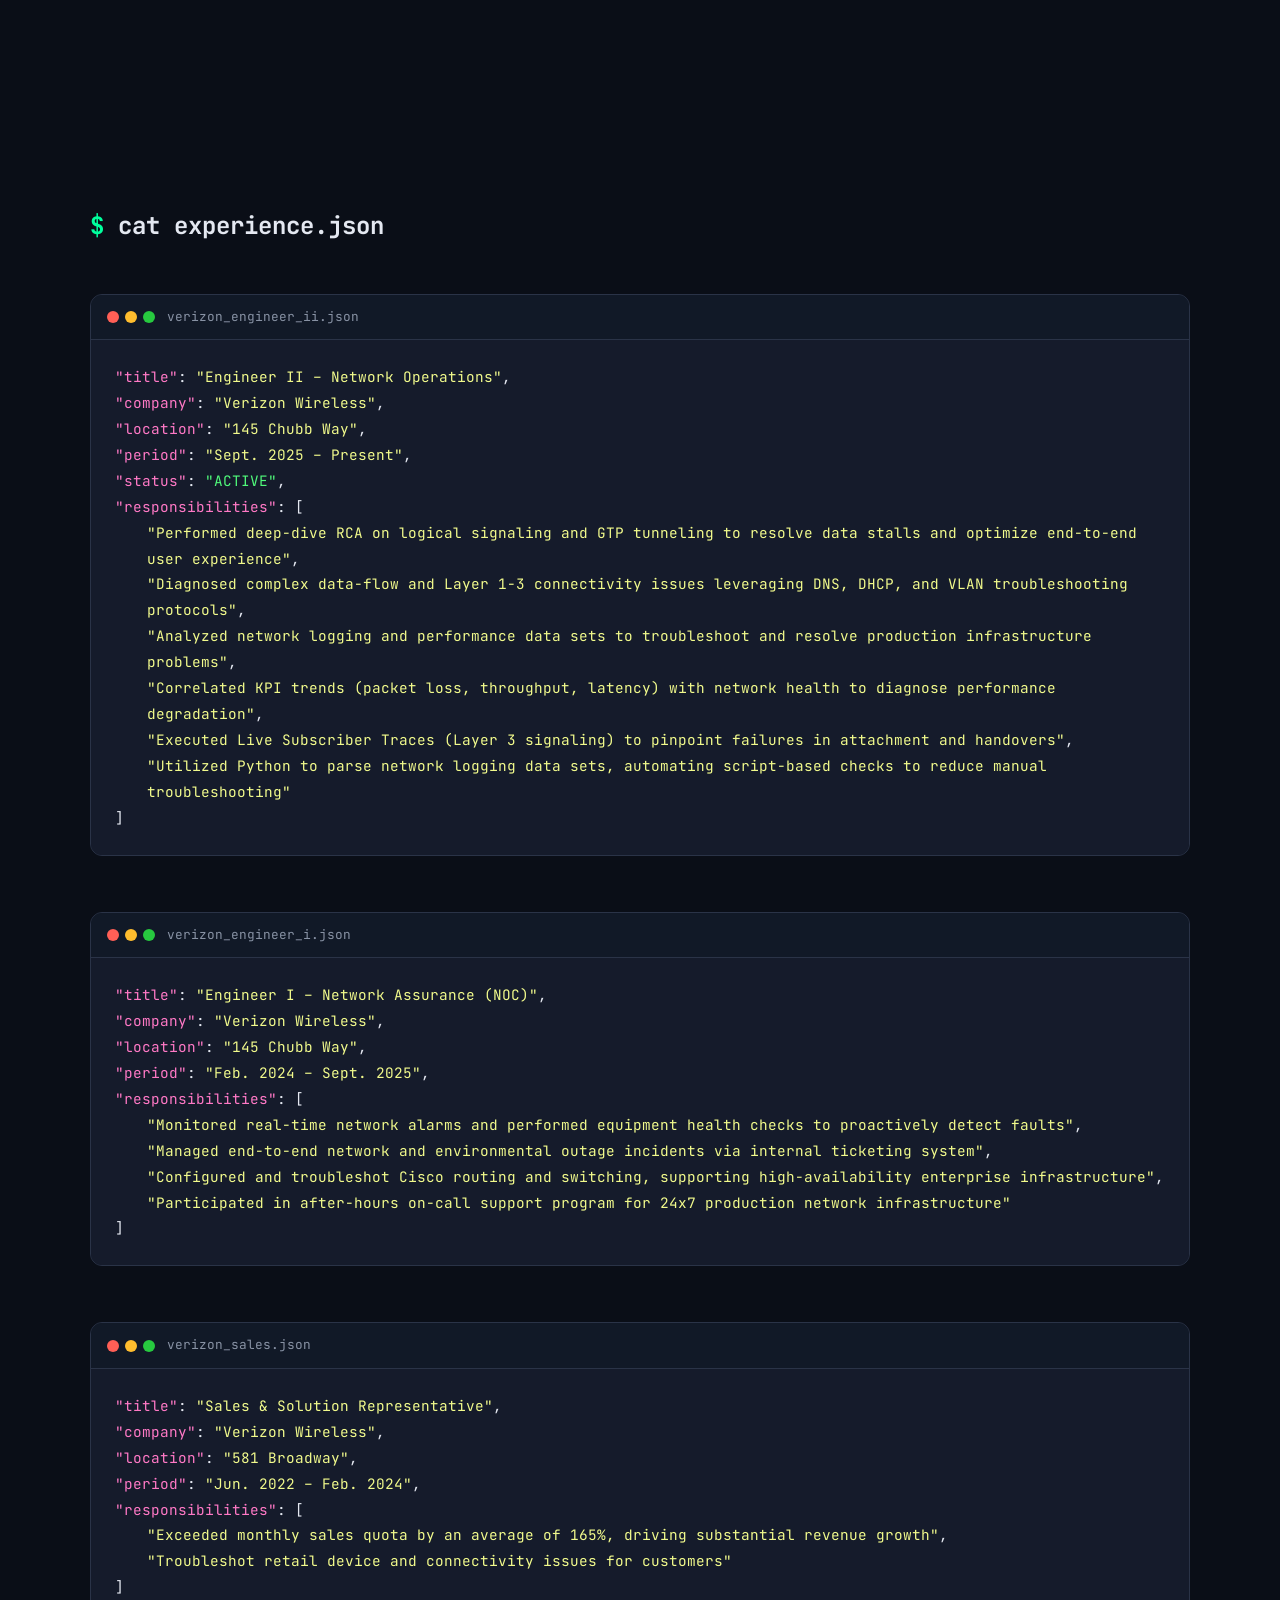
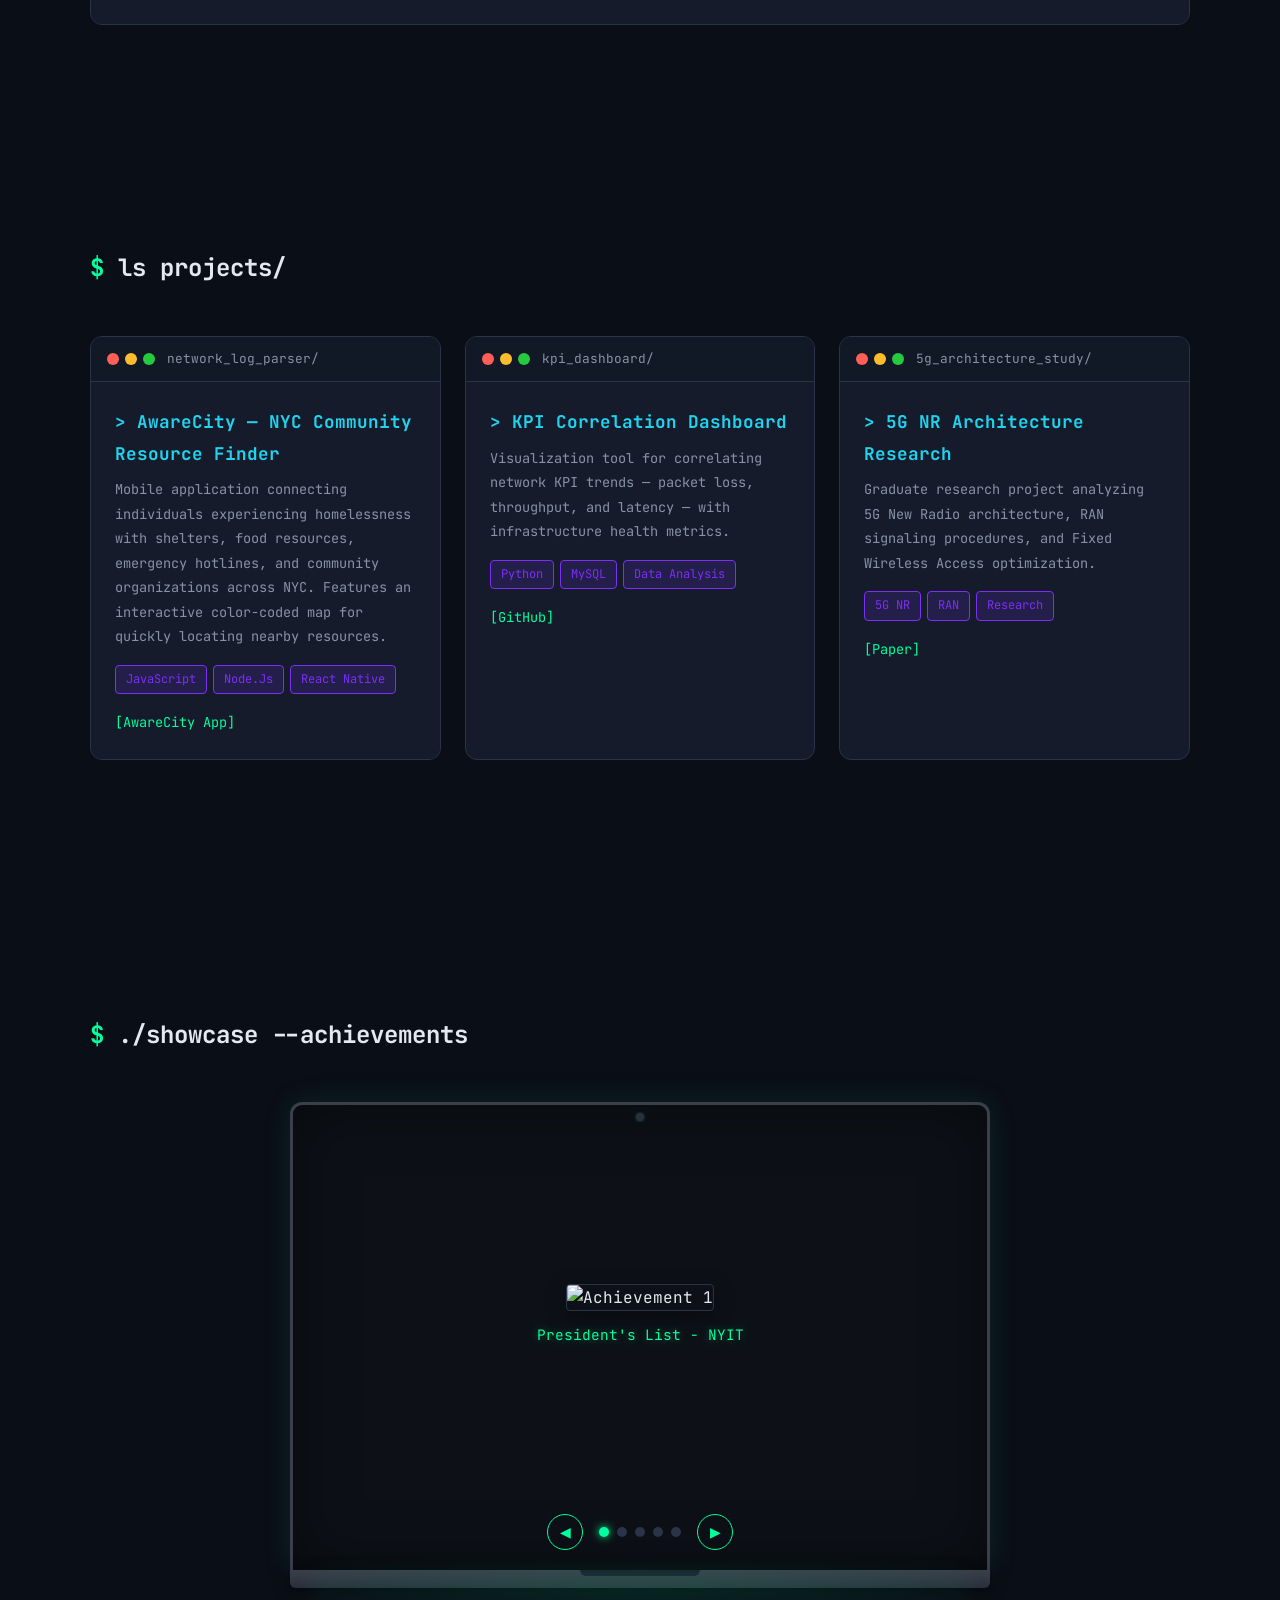
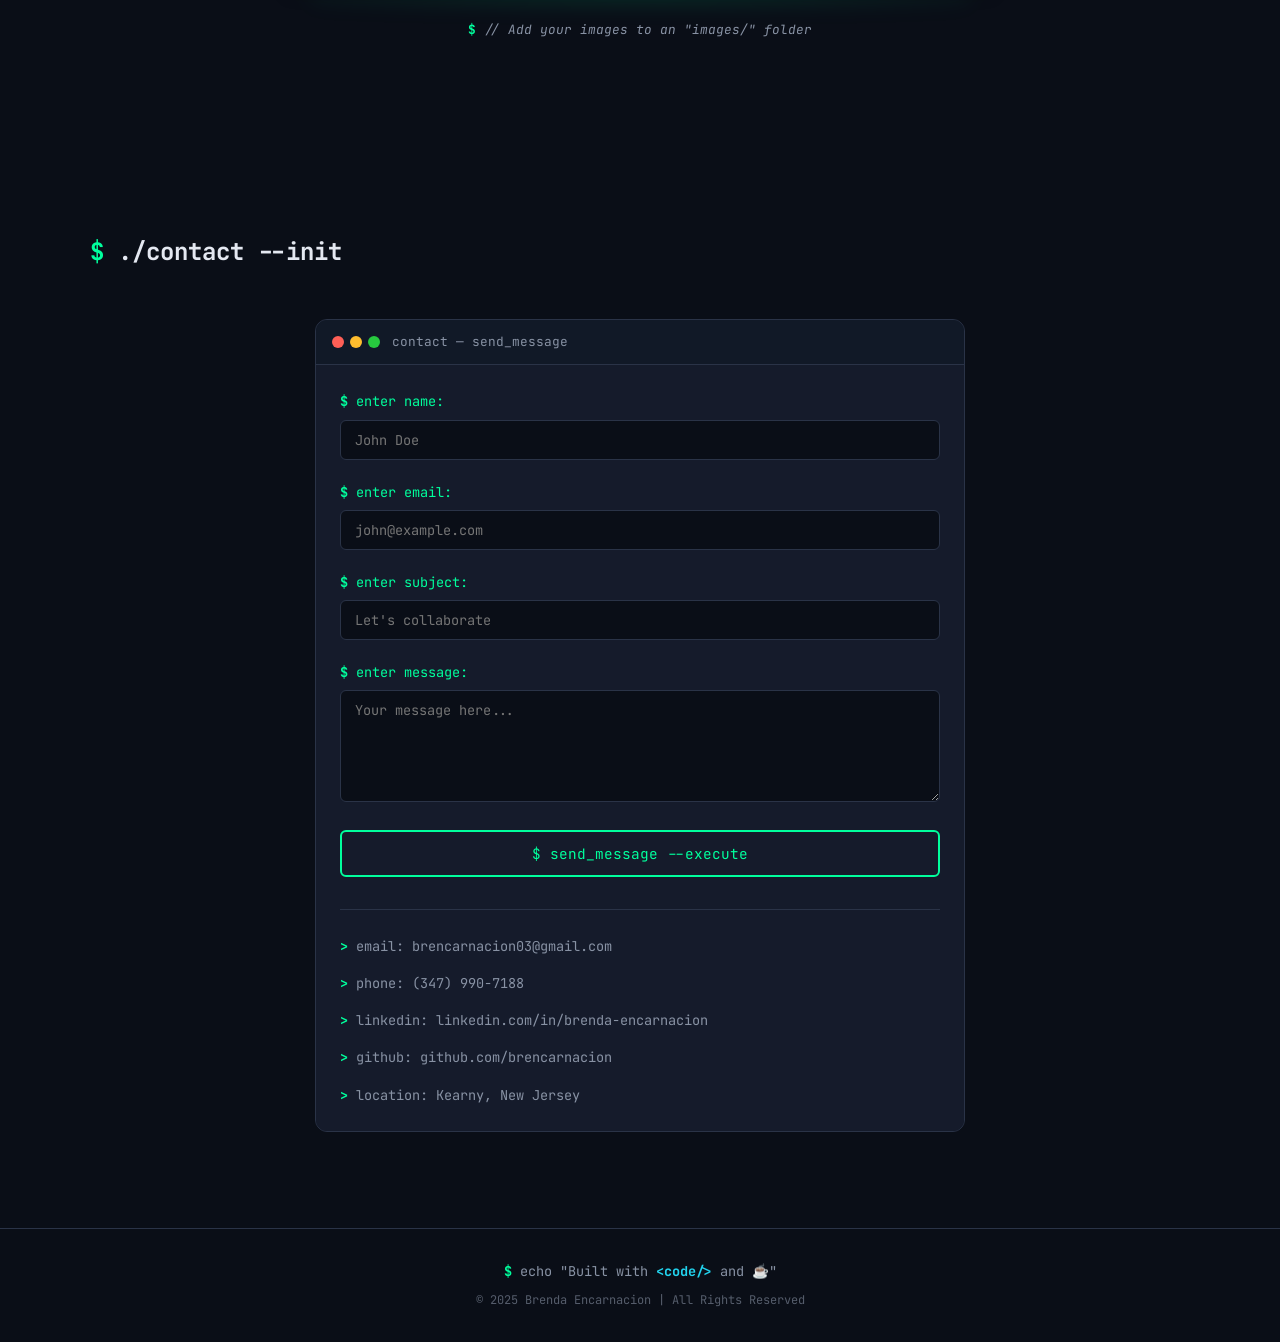
==== commit 62dc4799: "Update index.html" ====
--- a/index.html
+++ b/index.html
@@ -348,10 +348,9 @@
                         <span class="terminal-title">network_log_parser/</span>
                     </div>
                     <div class="terminal-body">
-                        <h3 class="project-name">> AwareCity - Resources app for the homeless</h3>
-                        <p class="project-desc"> our mobile app designed to assist the homeless community in New York. It includes three tabs: Home, Map, and Charity. 
-                            The Home tab offers Hotlines, FAQs, and an About Us page. The Map displays shelters and food resources on a color-coded map of NYC. 
-                            Lastly, the Charity tab lists organizations dedicated to helping the community.</p>
+                        <h3 class="project-name">> AwareCity — NYC Community Resource Finder </h3>
+                        <p class="project-desc"> Mobile application connecting individuals experiencing homelessness with shelters, food resources, emergency hotlines, and community organizations across NYC. 
+                            Features an interactive color-coded map for quickly locating nearby resources.</p>
                         <div class="project-tech">
                             <span class="tech-tag">JavaScript</span>
                             <span class="tech-tag">Node.Js</span>
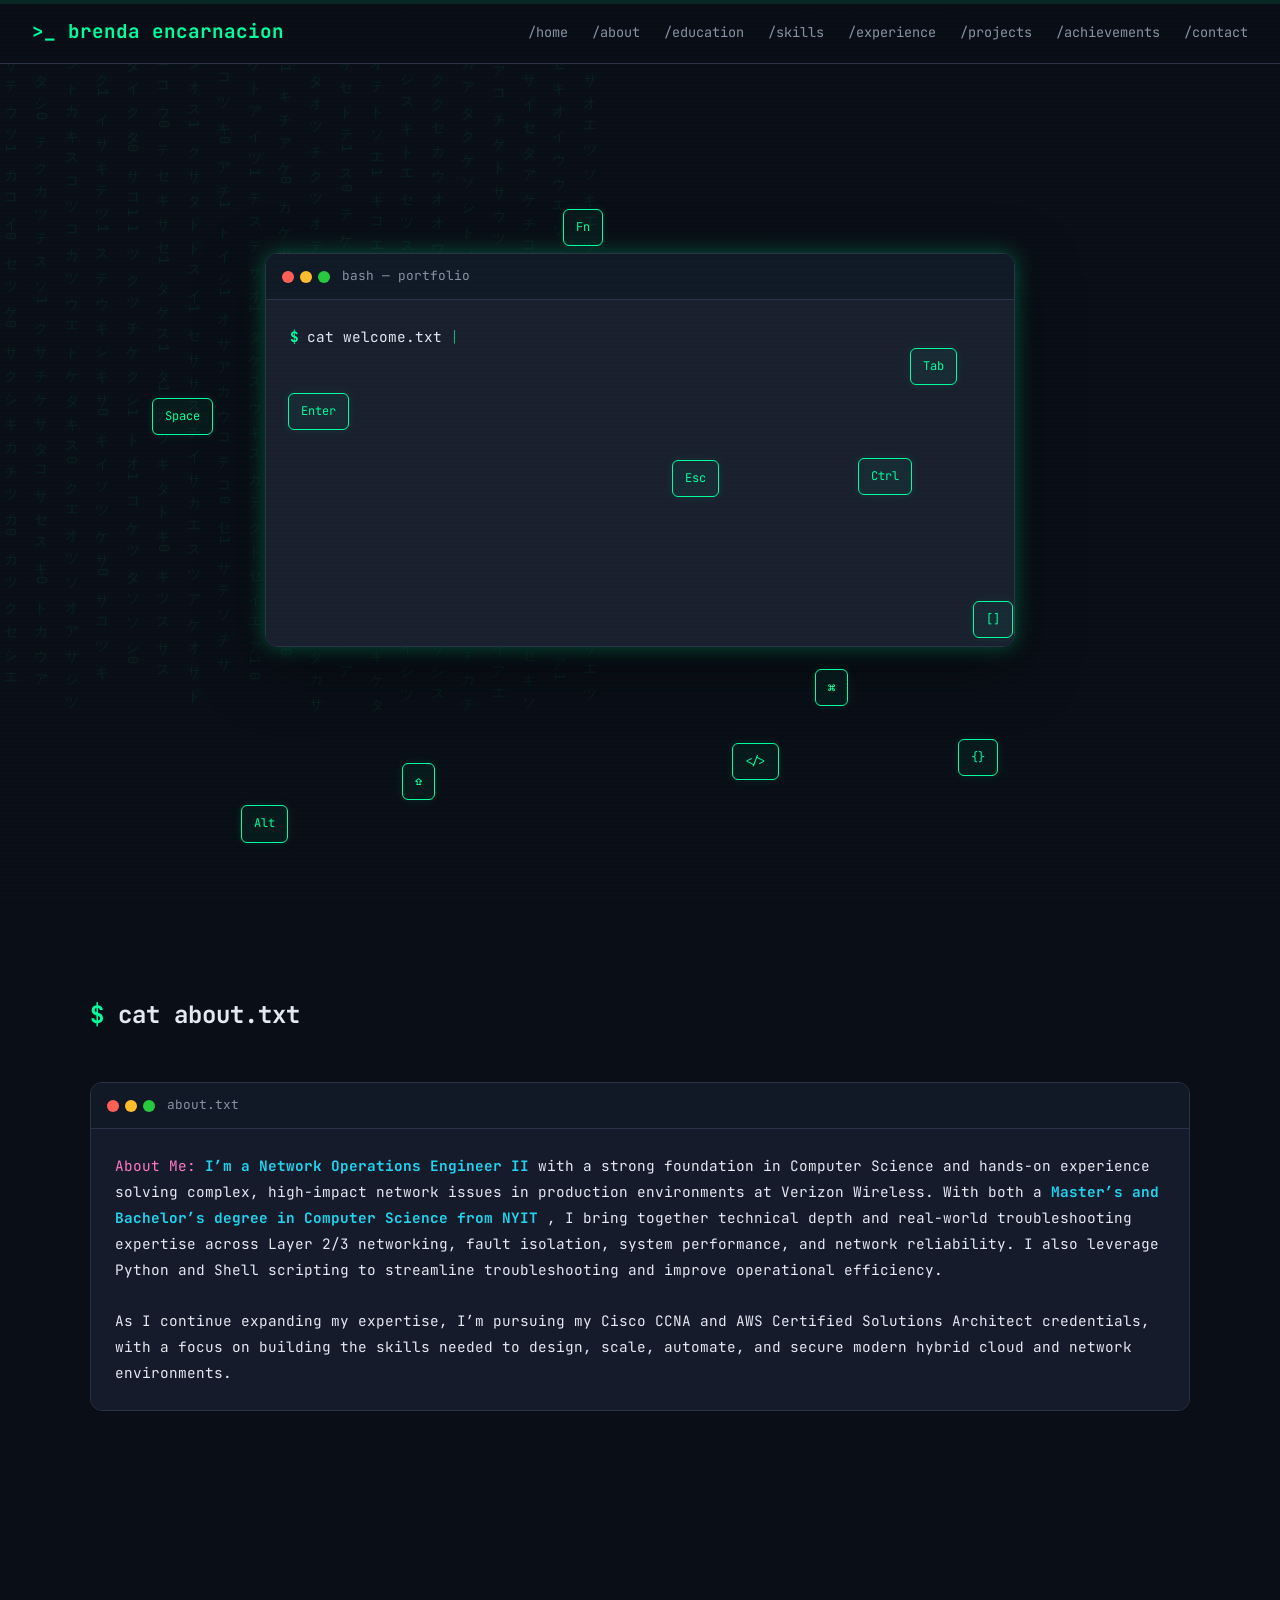
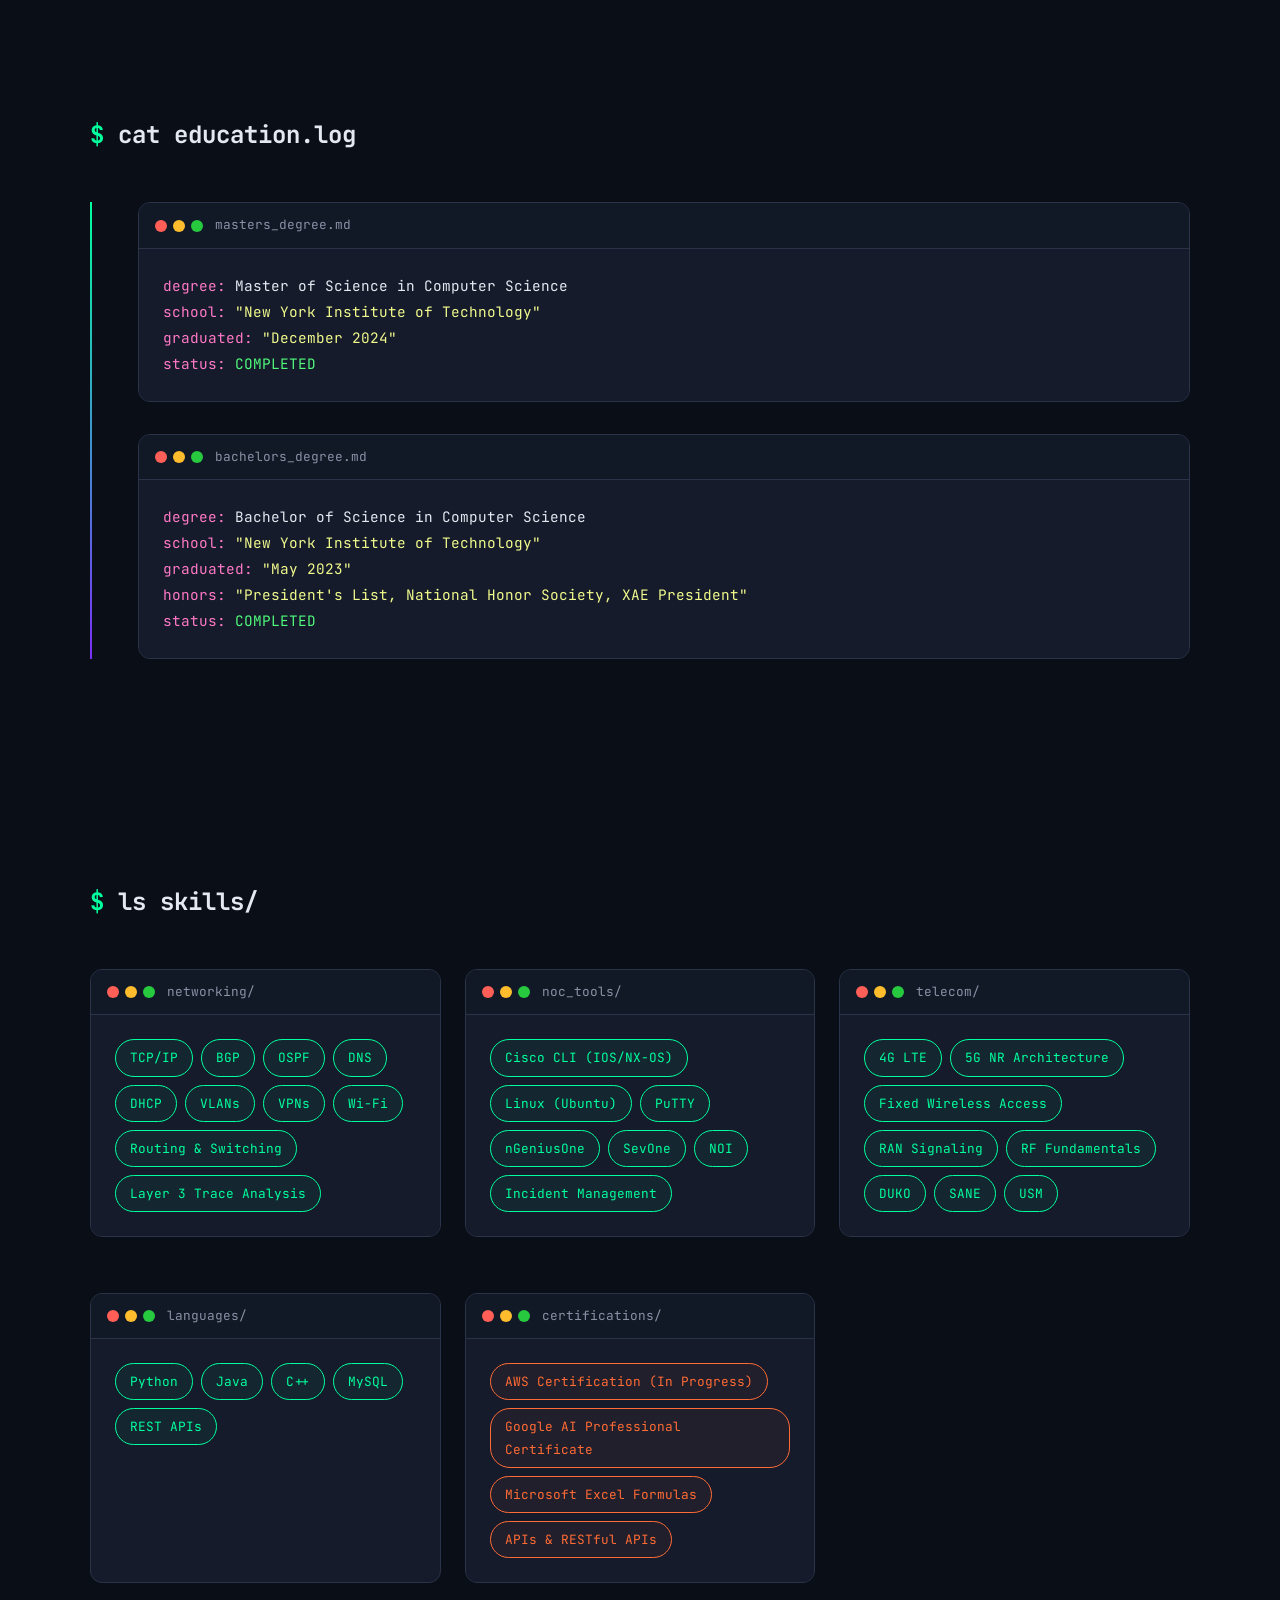
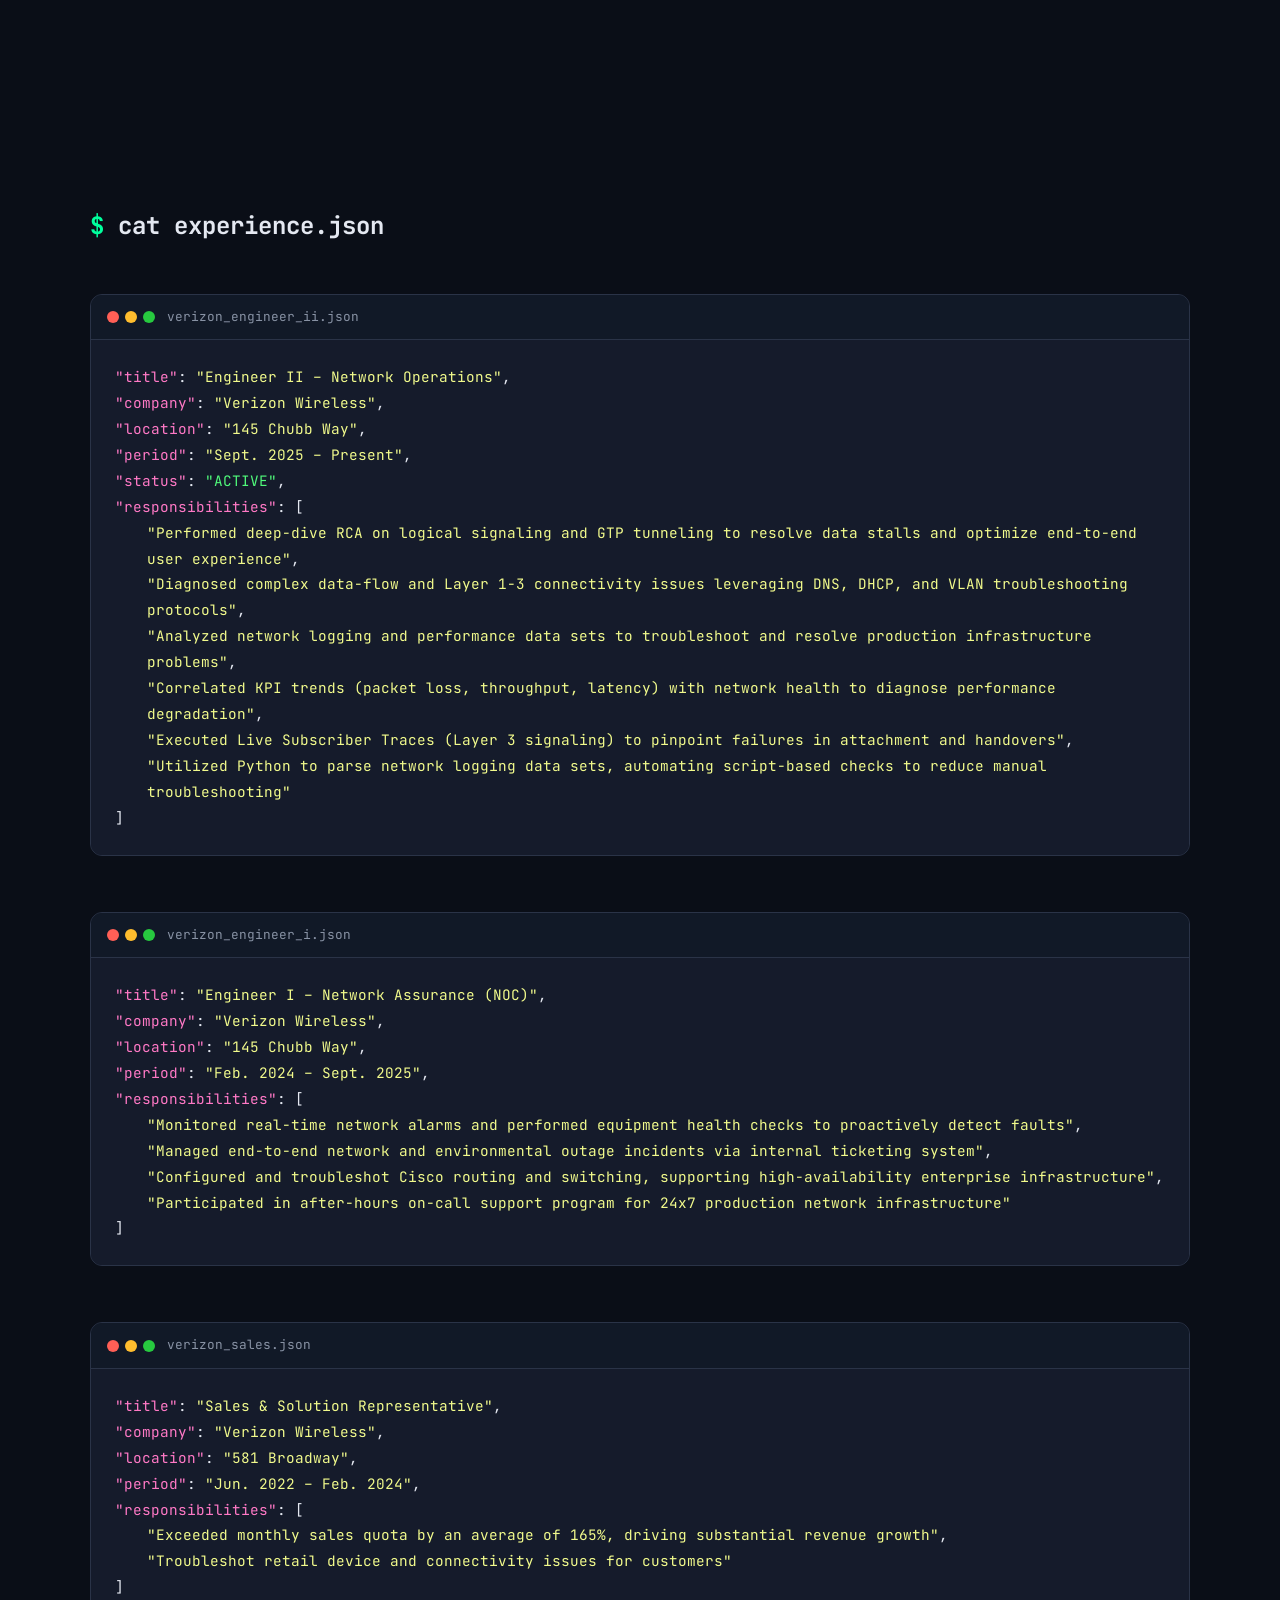
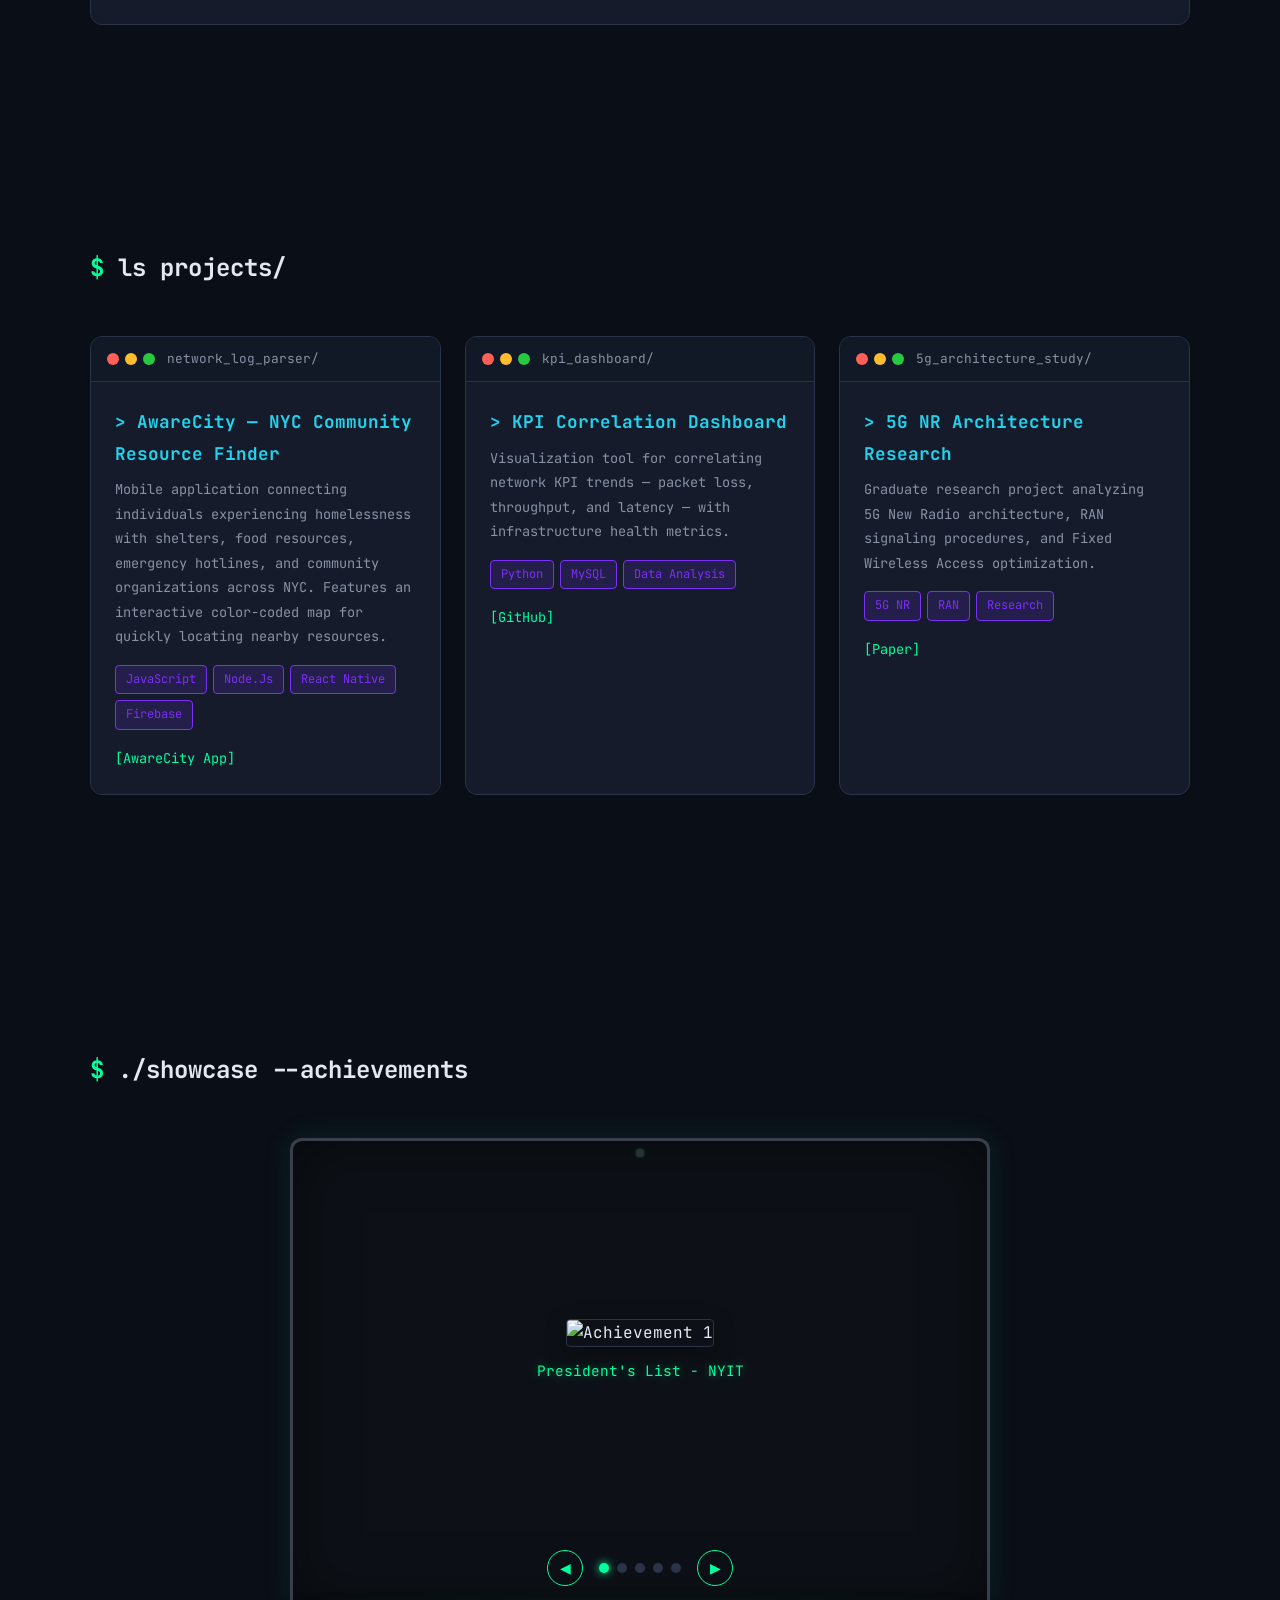
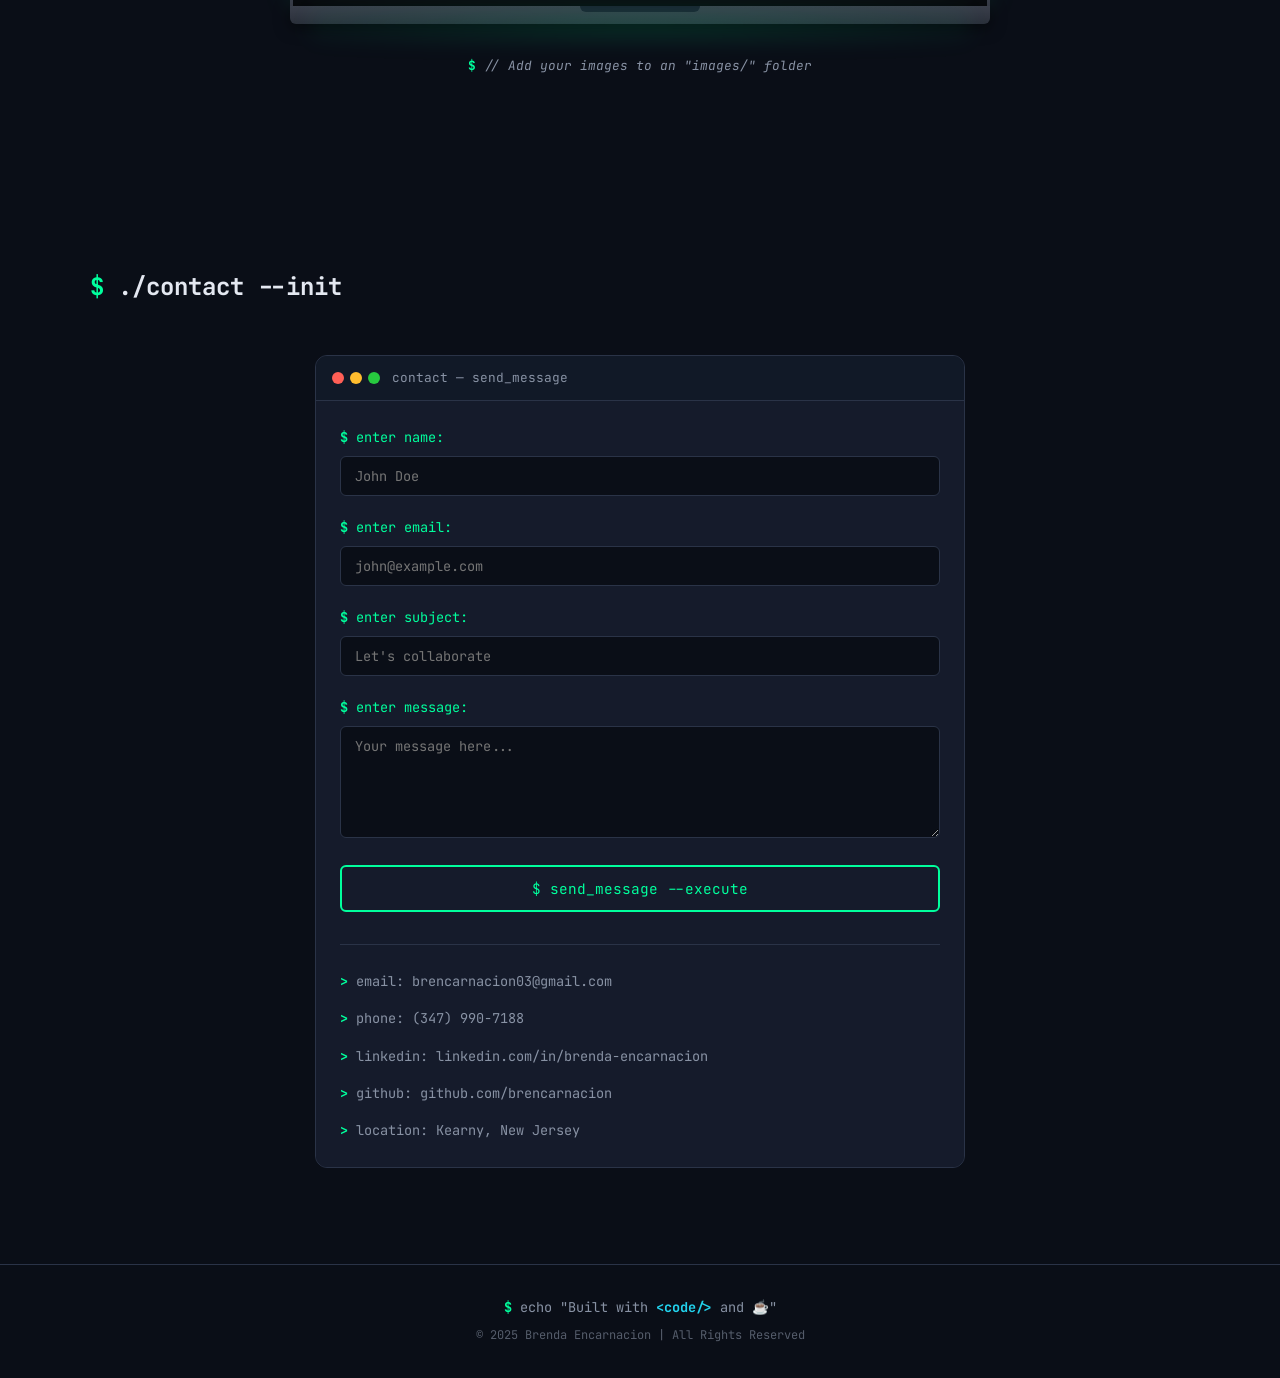
==== commit 848ea1fd: "Update index.html" ====
--- a/index.html
+++ b/index.html
@@ -355,6 +355,7 @@
                             <span class="tech-tag">JavaScript</span>
                             <span class="tech-tag">Node.Js</span>
                             <span class="tech-tag">React Native</span>
+                            <span class="tech-tag">Firebase</span>
                         </div>
                         <div class="project-links">
                             <a href="https://awarecity.vercel.app/" class="project-link">[AwareCity App]</a>
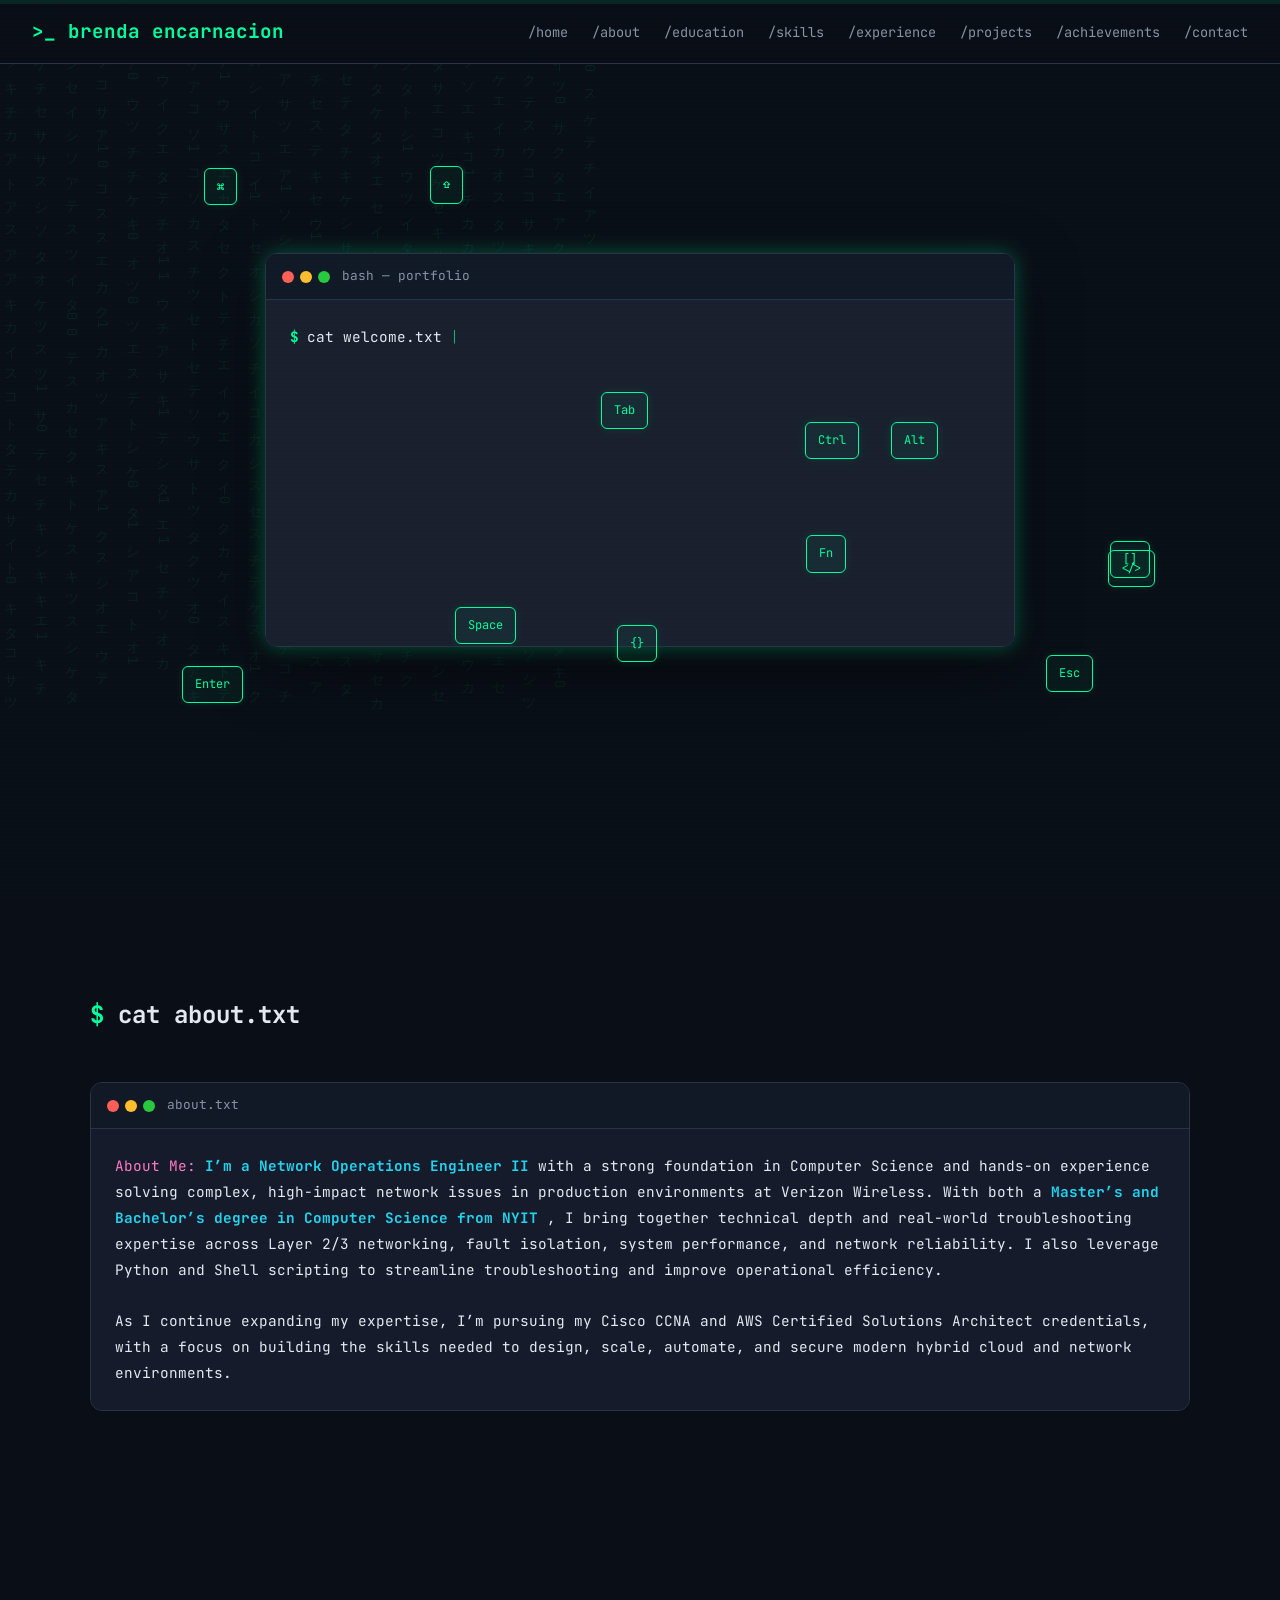
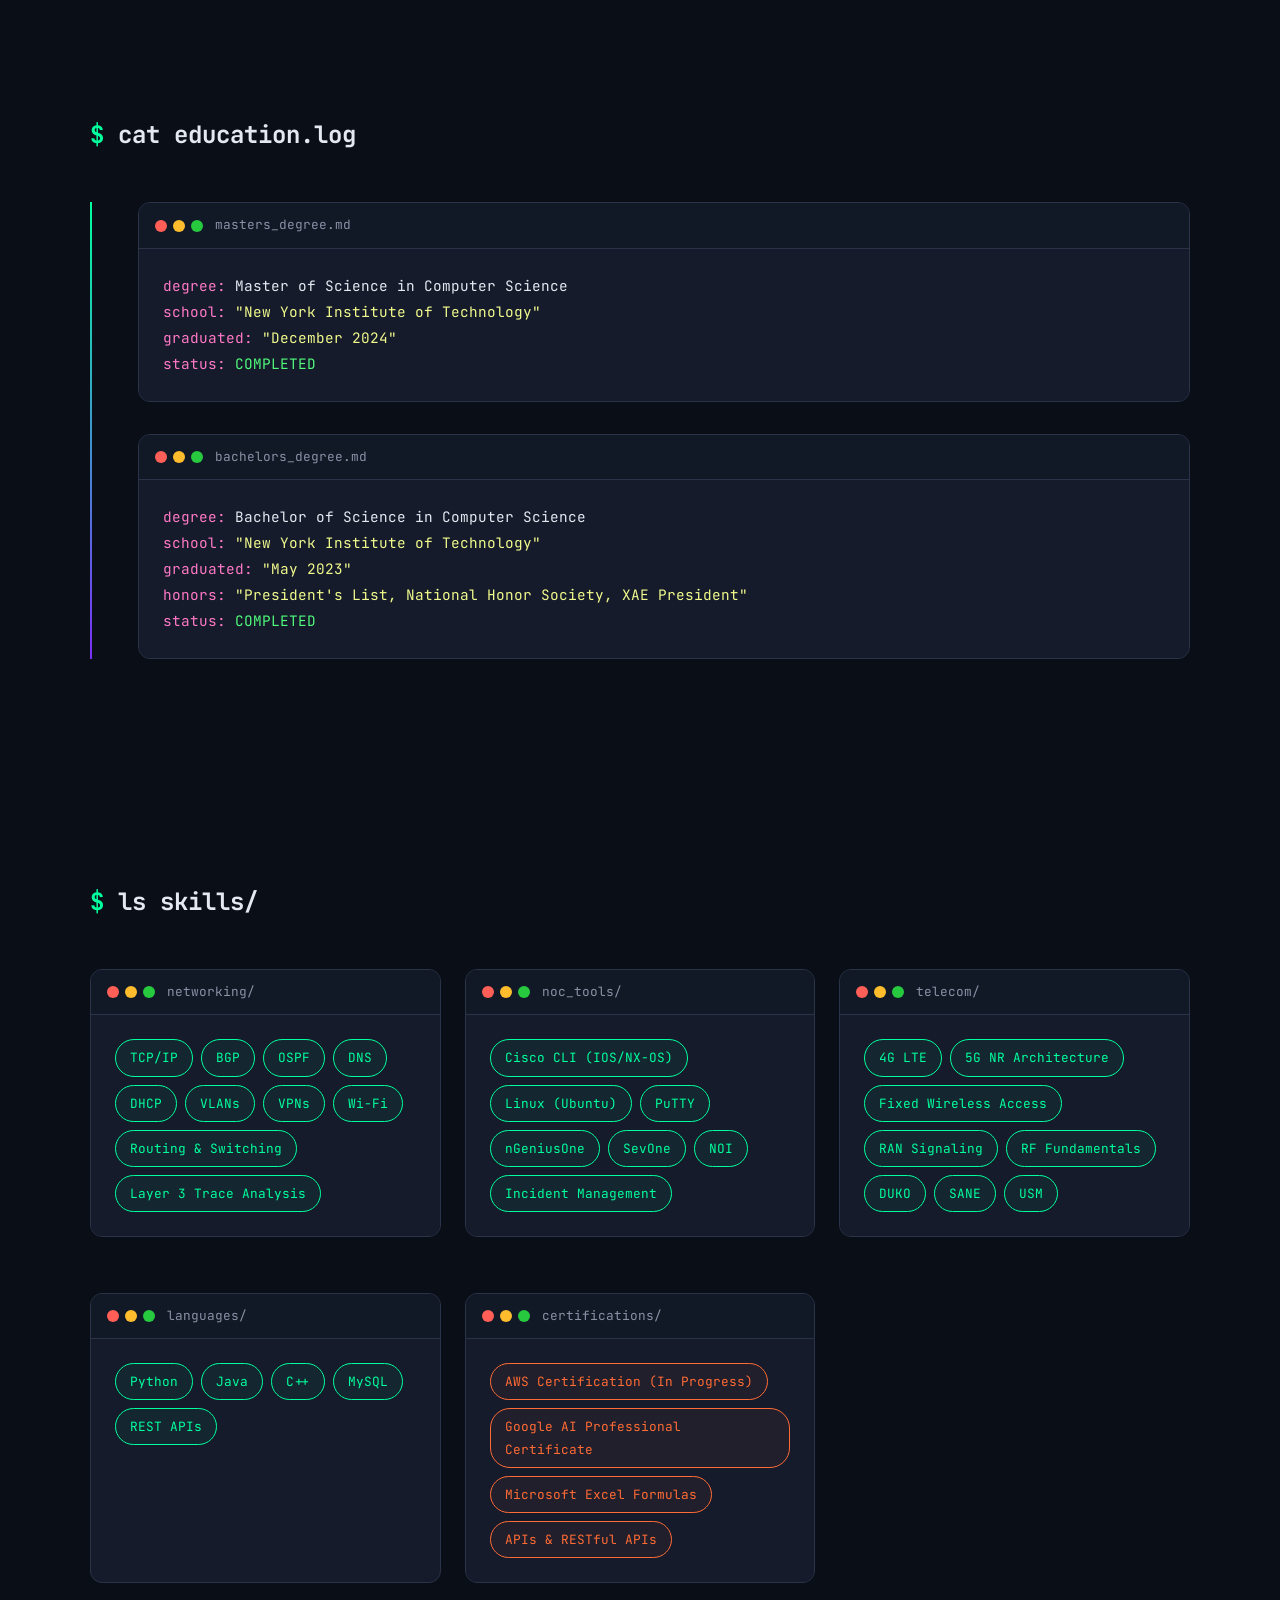
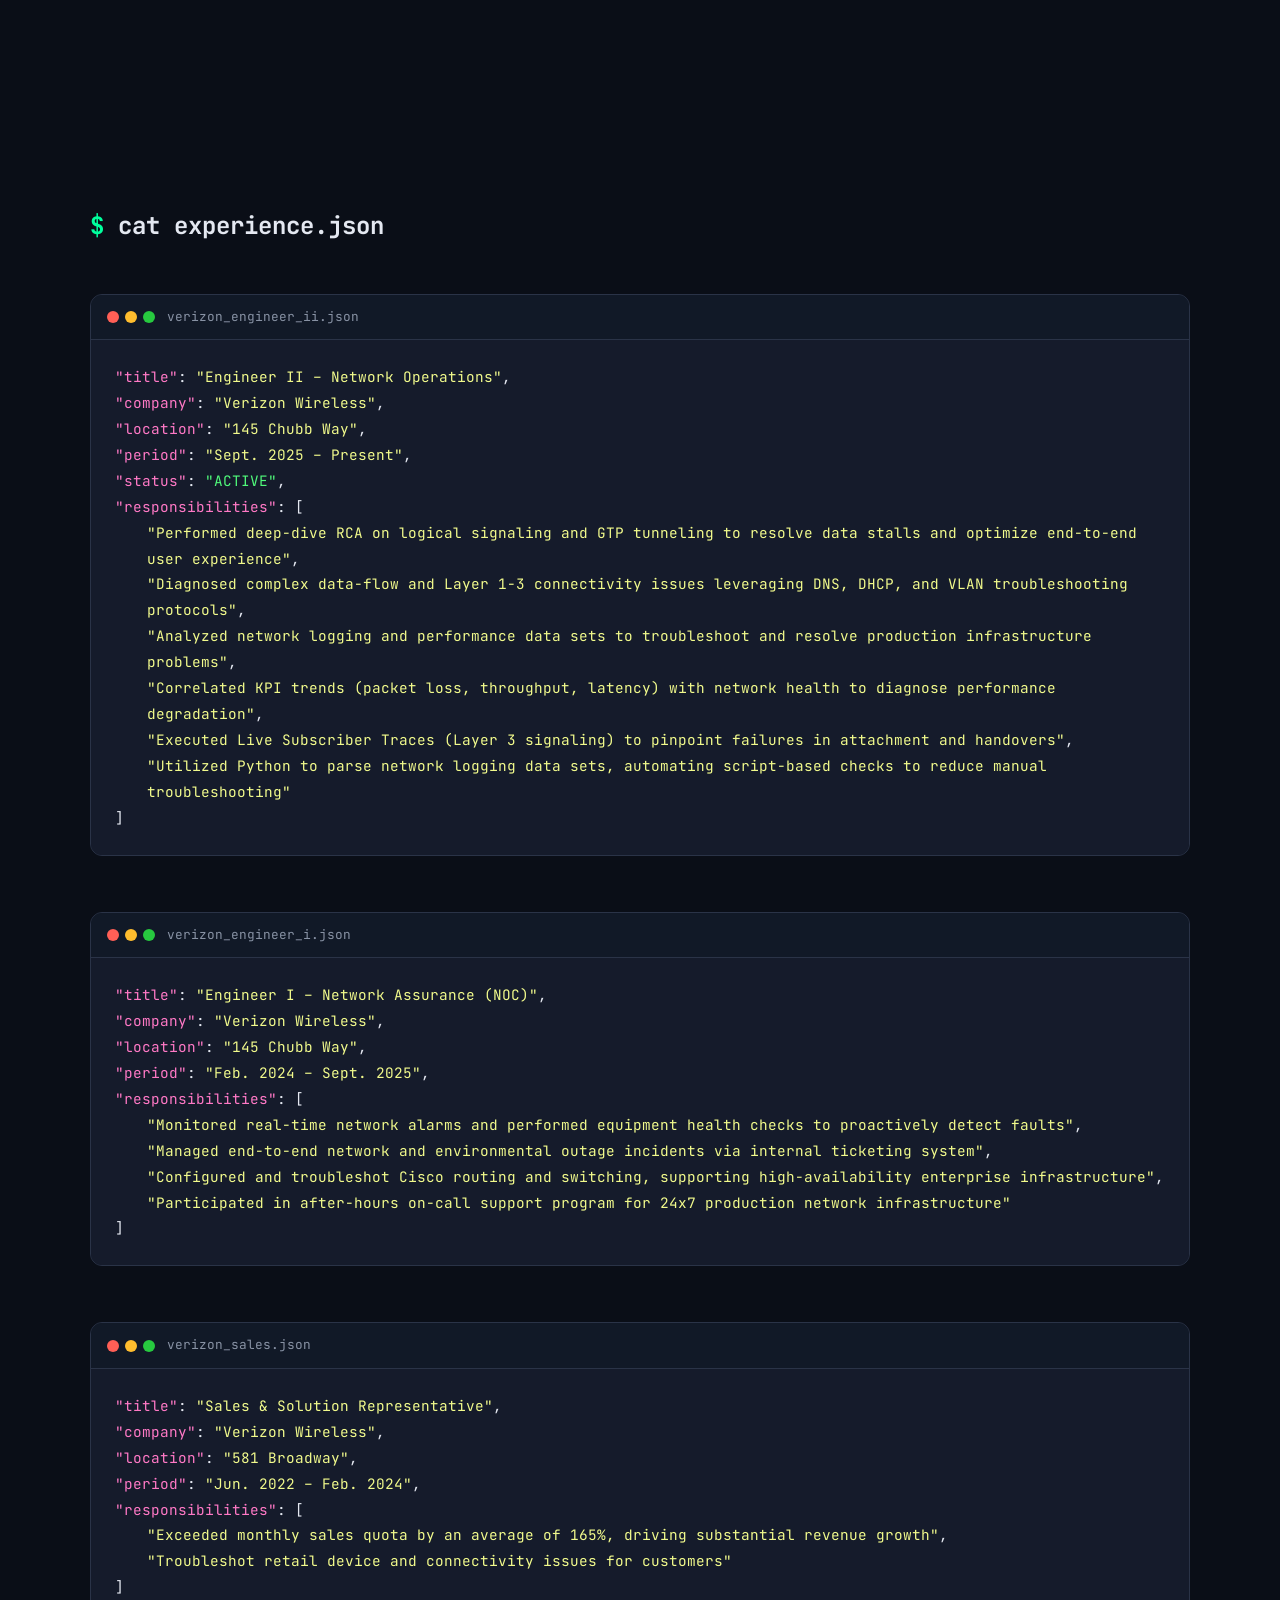
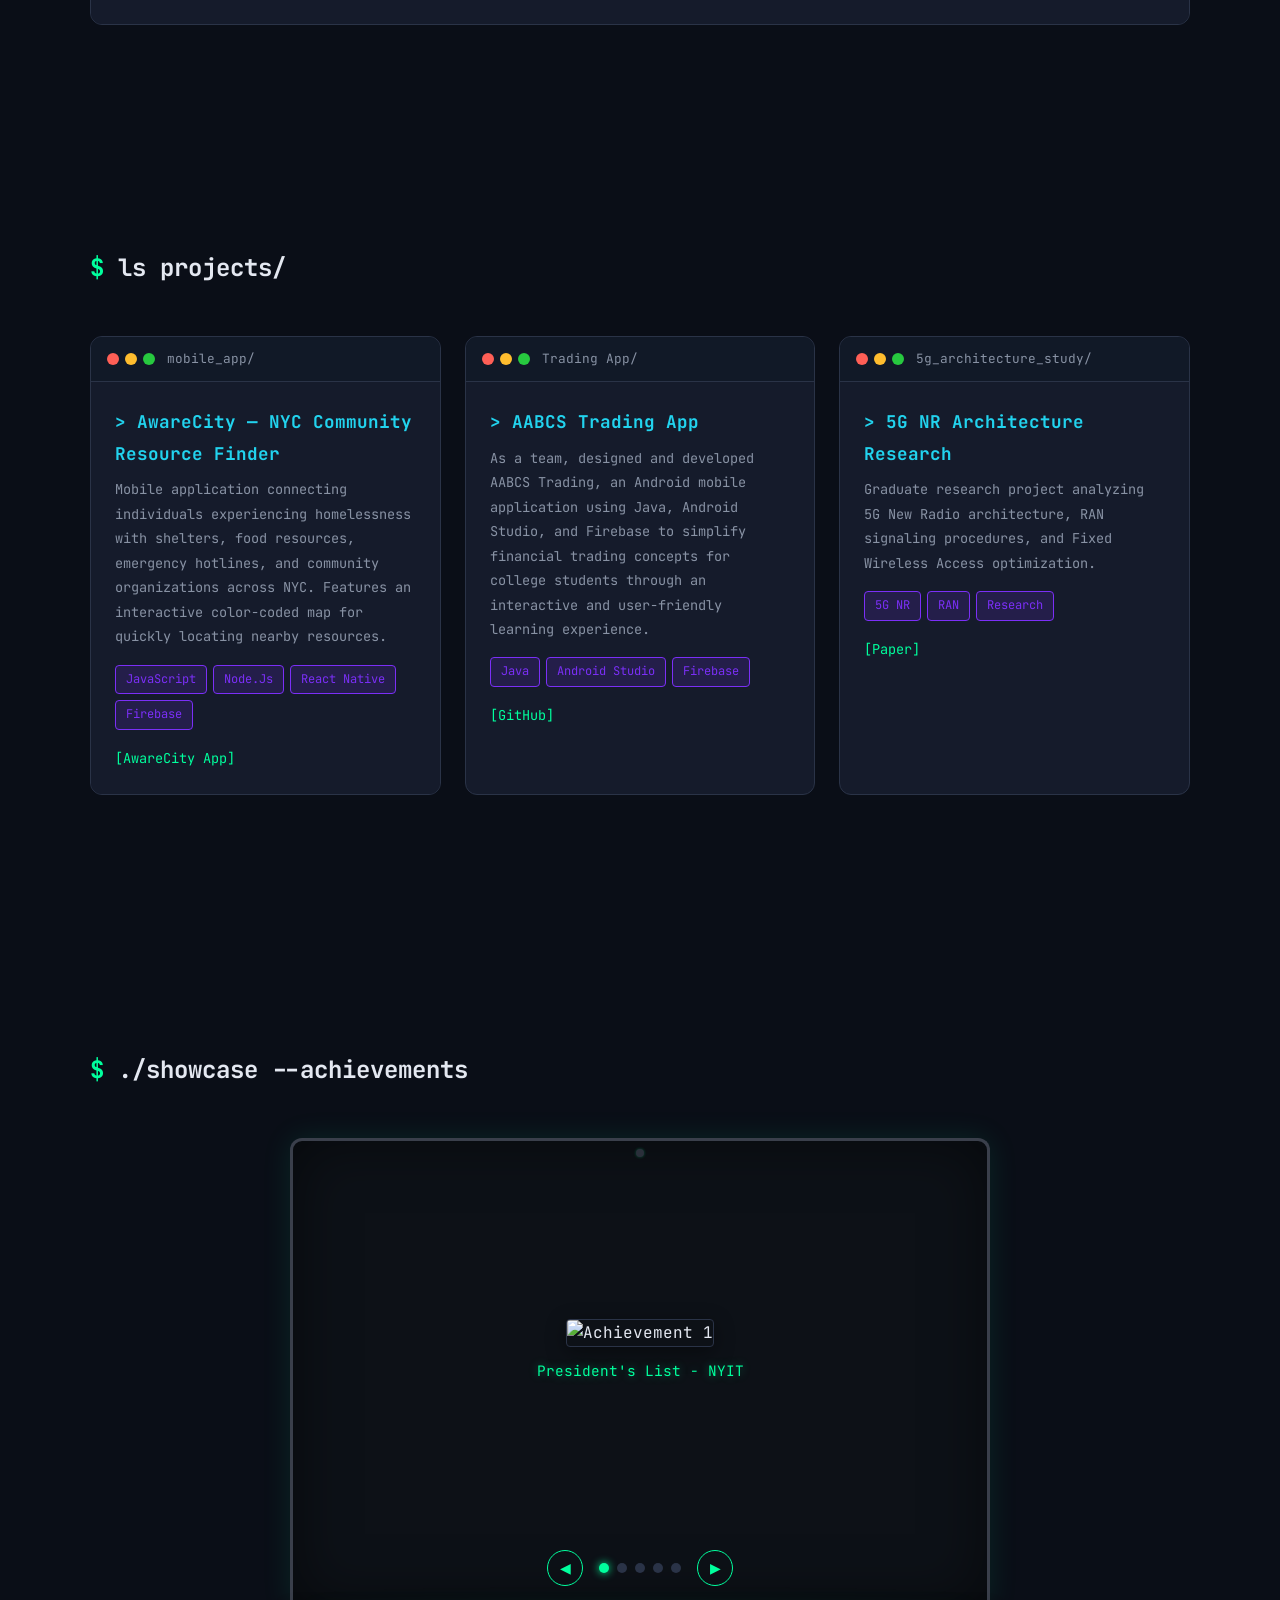
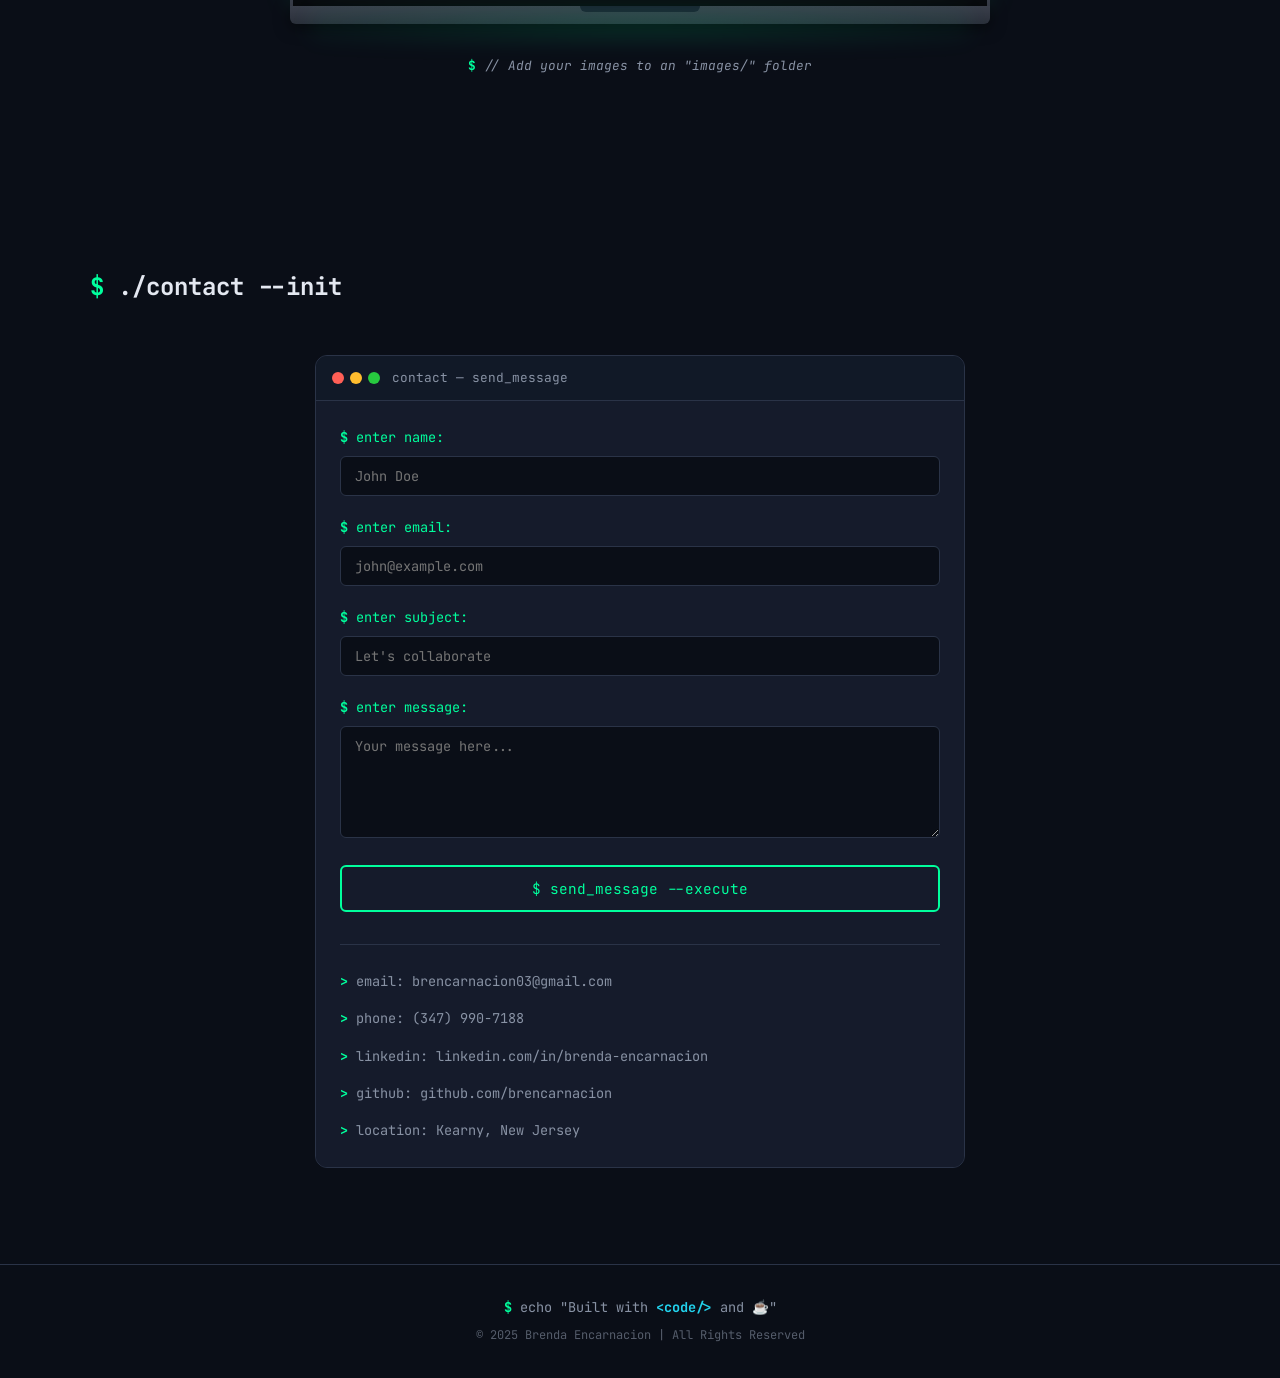
==== commit 061e922b: "Update index.html" ====
--- a/index.html
+++ b/index.html
@@ -345,7 +345,7 @@
                             <span class="dot yellow"></span>
                             <span class="dot green"></span>
                         </div>
-                        <span class="terminal-title">network_log_parser/</span>
+                        <span class="terminal-title">mobile_app/</span>
                     </div>
                     <div class="terminal-body">
                         <h3 class="project-name">> AwareCity — NYC Community Resource Finder </h3>
@@ -369,18 +369,19 @@
                             <span class="dot yellow"></span>
                             <span class="dot green"></span>
                         </div>
-                        <span class="terminal-title">kpi_dashboard/</span>
-                    </div>
-                    <div class="terminal-body">
-                        <h3 class="project-name">> KPI Correlation Dashboard</h3>
-                        <p class="project-desc">Visualization tool for correlating network KPI trends — packet loss, throughput, and latency — with infrastructure health metrics.</p>
+                        <span class="terminal-title">Trading App/</span>
+                    </div>
+                    <div class="terminal-body">
+                        <h3 class="project-name">> AABCS Trading App </h3>
+                        <p class="project-desc"> As a team, designed and developed AABCS Trading, an Android mobile application using Java, Android Studio, and Firebase to 
+                            simplify financial trading concepts for college students through an interactive and user-friendly learning experience.</p>
                         <div class="project-tech">
-                            <span class="tech-tag">Python</span>
-                            <span class="tech-tag">MySQL</span>
-                            <span class="tech-tag">Data Analysis</span>
+                            <span class="tech-tag">Java</span>
+                            <span class="tech-tag">Android Studio</span>
+                            <span class="tech-tag"> Firebase</span>
                         </div>
                         <div class="project-links">
-                            <a href="#" class="project-link">[GitHub]</a>
+                            <a href="https://github.com/sanzi4/AABCS-Trading" class="project-link">[GitHub]</a>
                         </div>
                     </div>
                 </div>
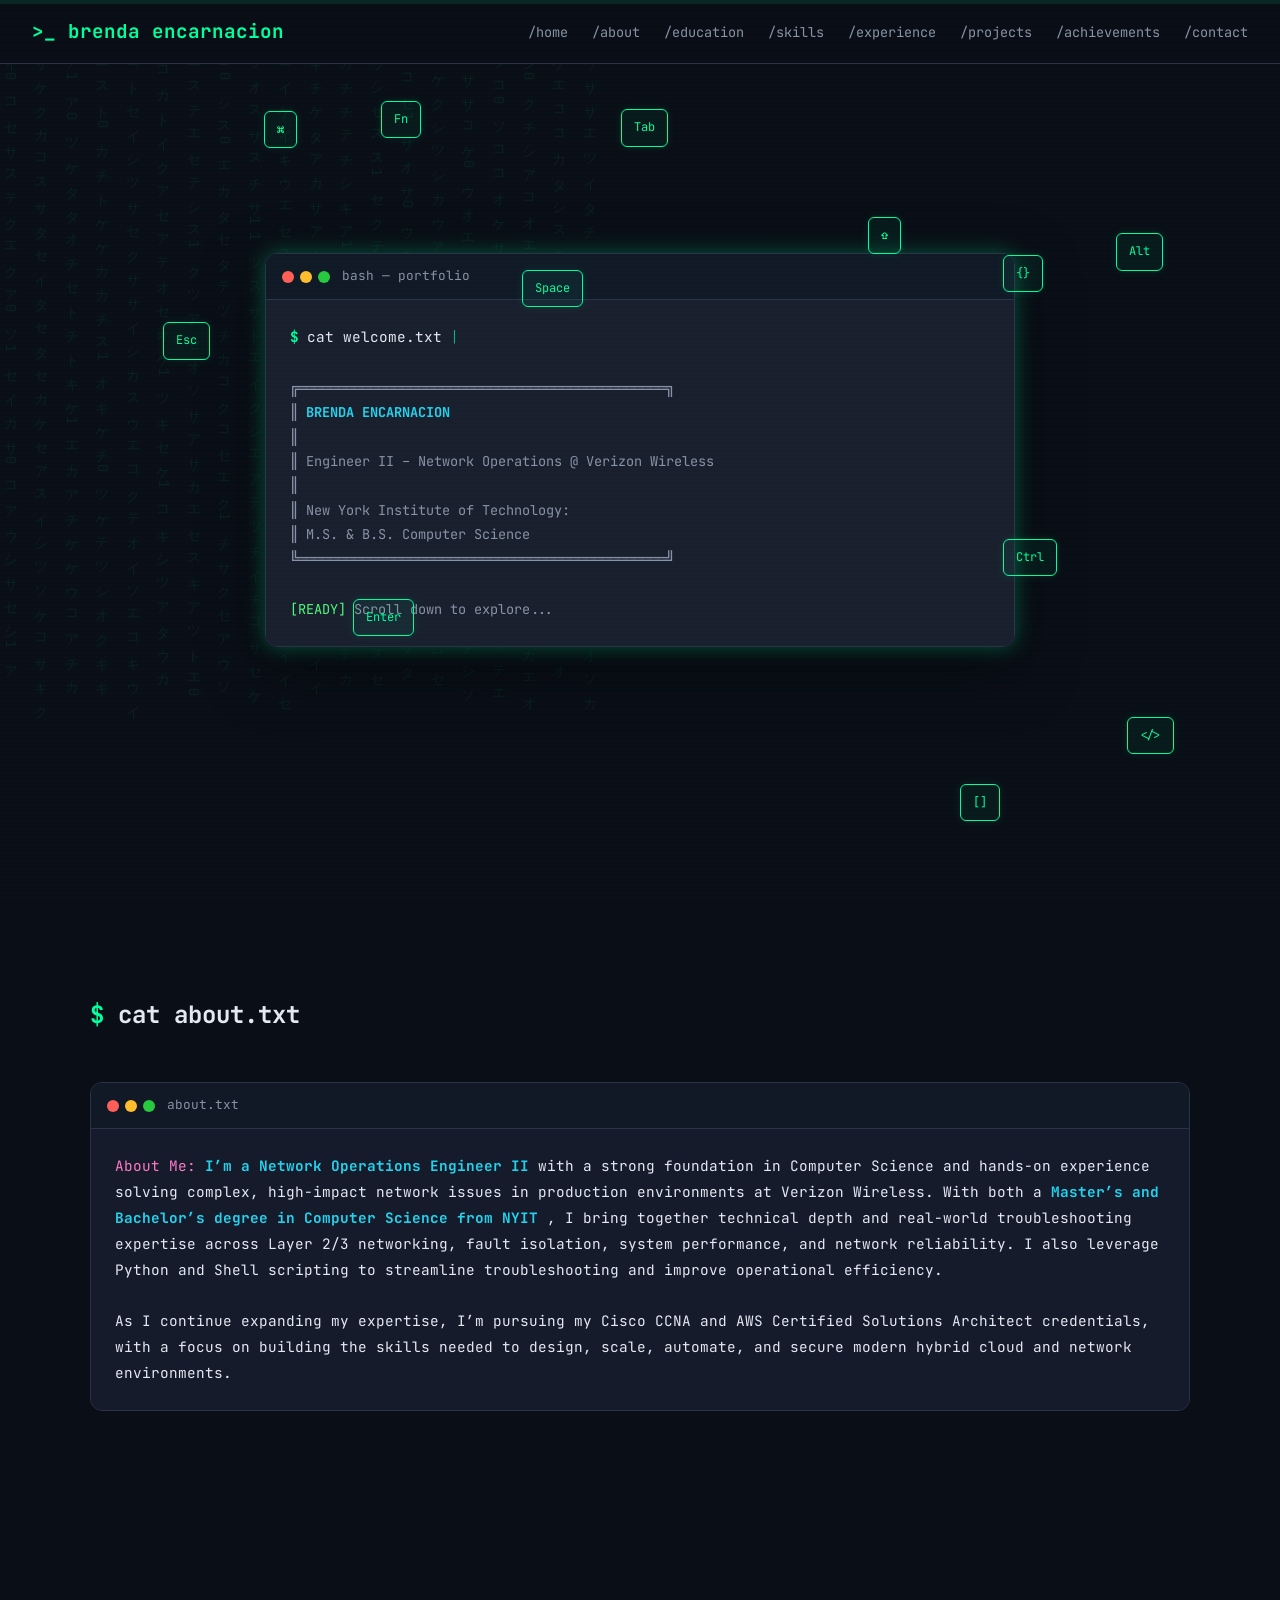
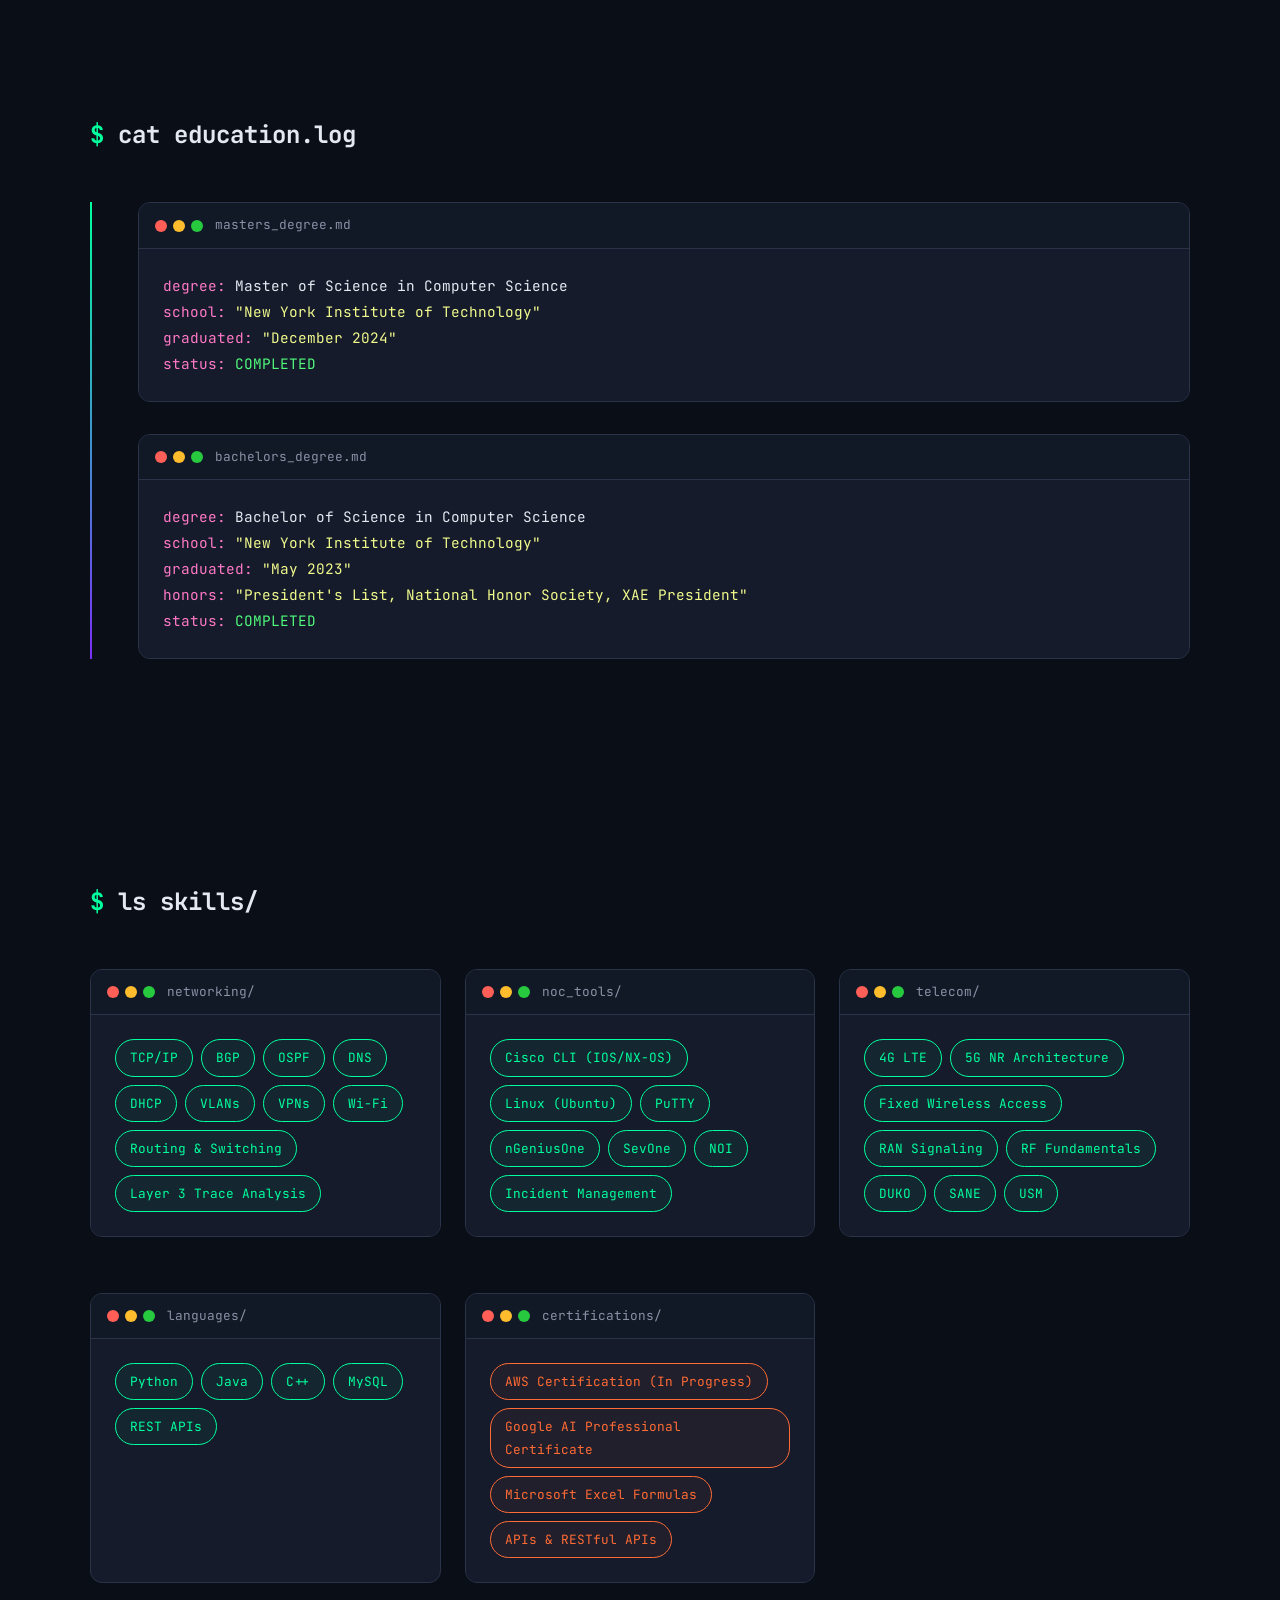
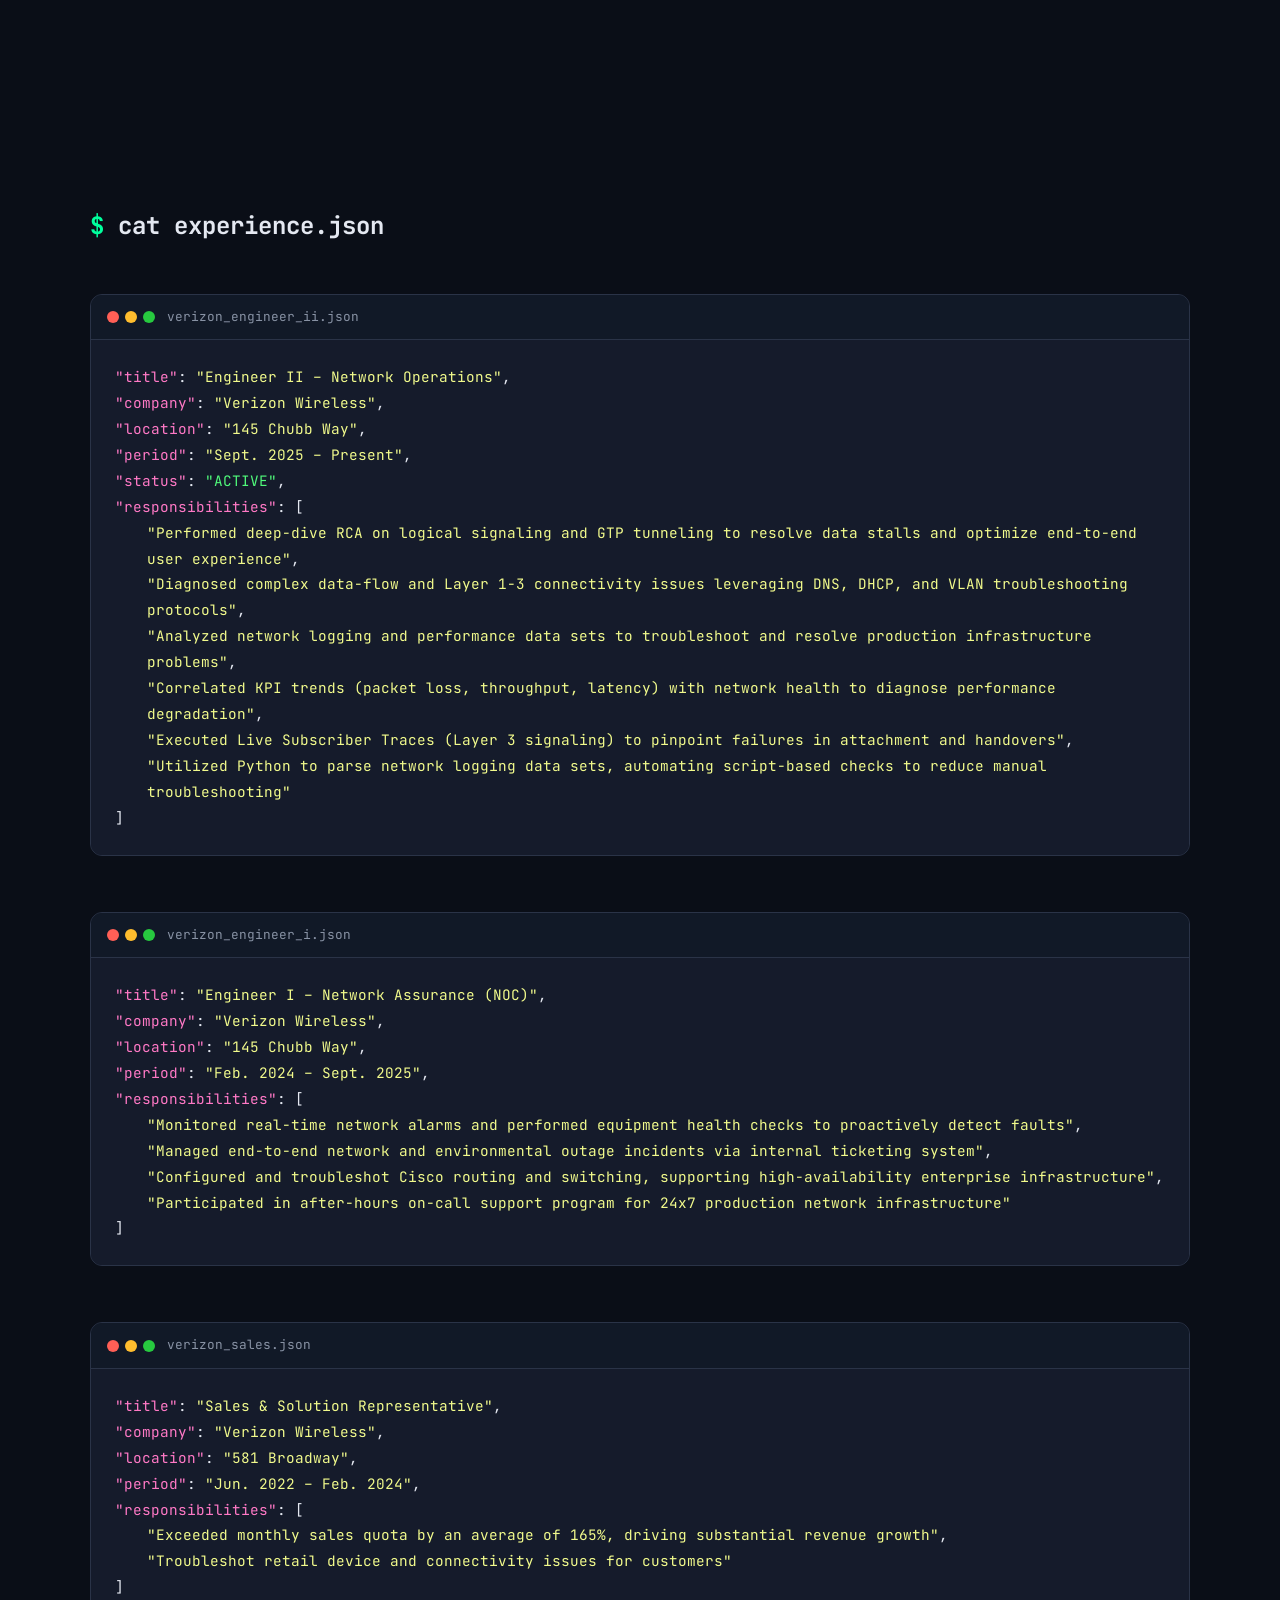
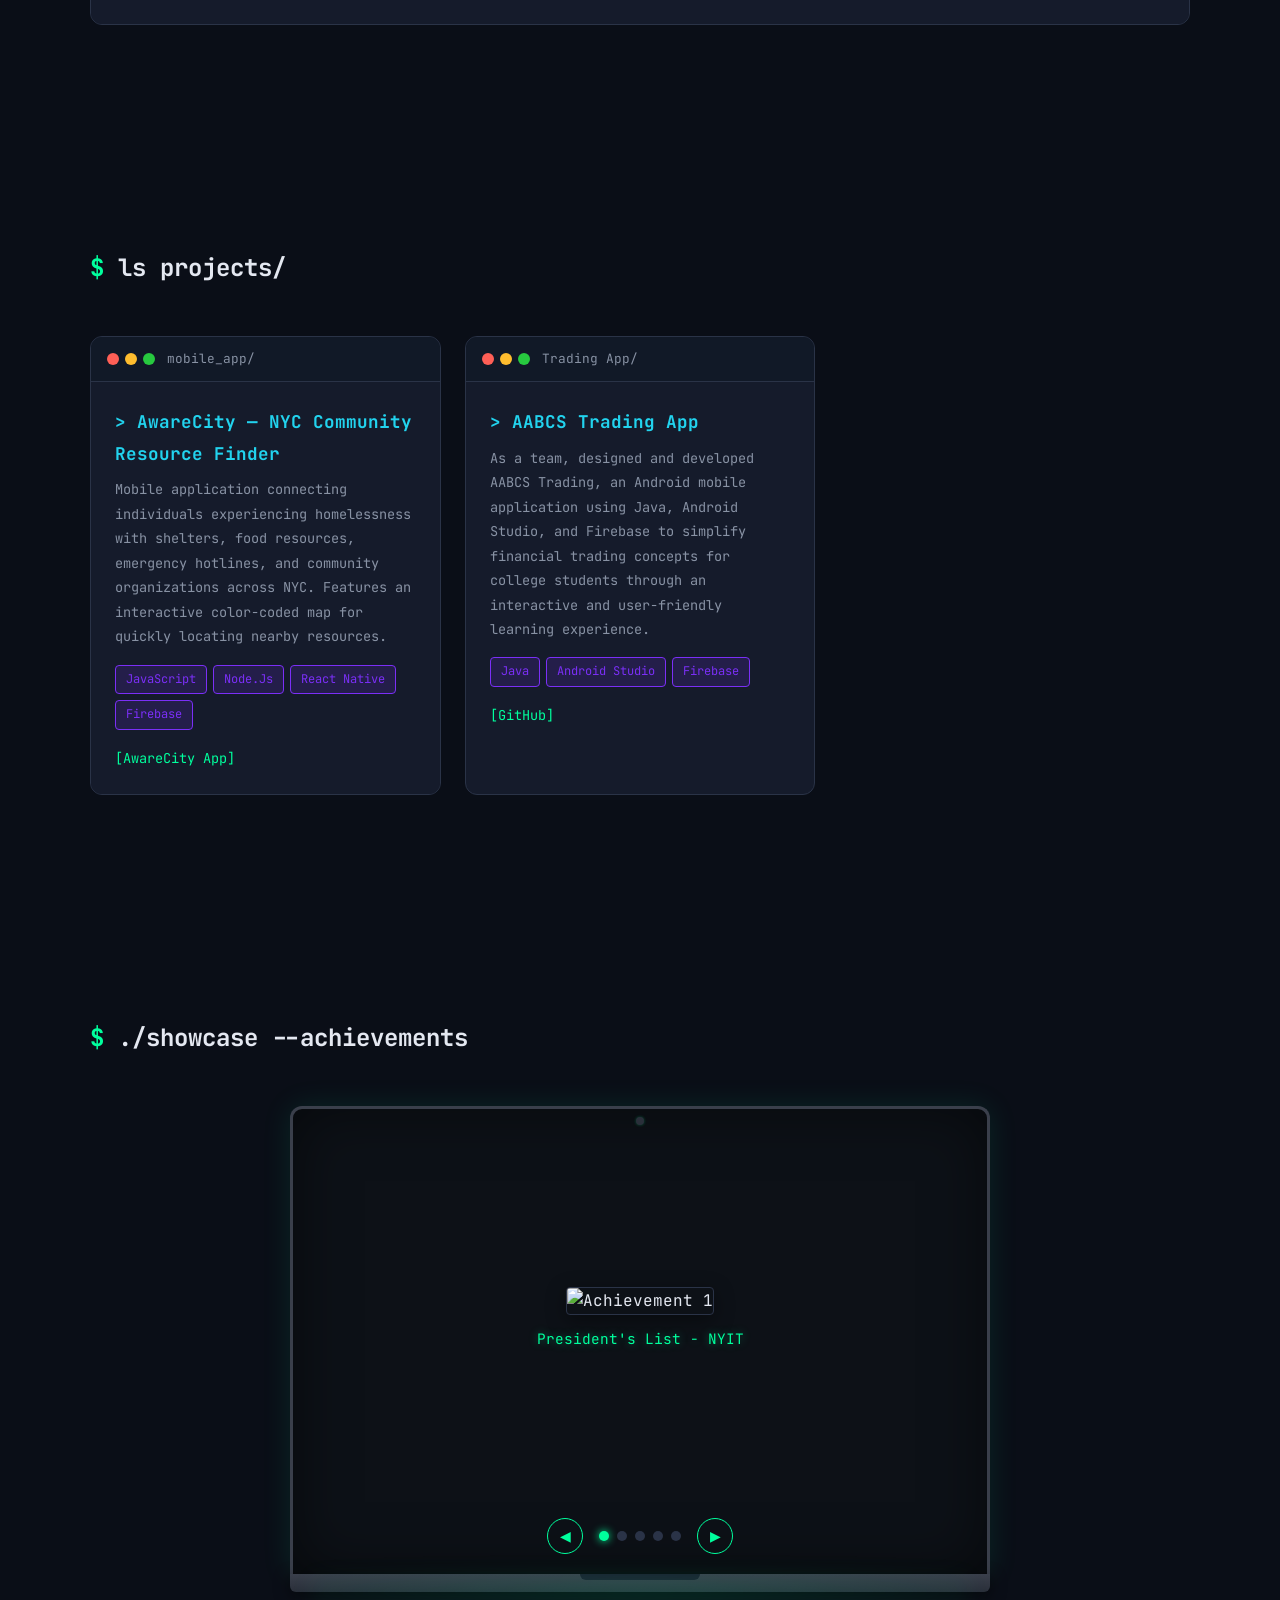
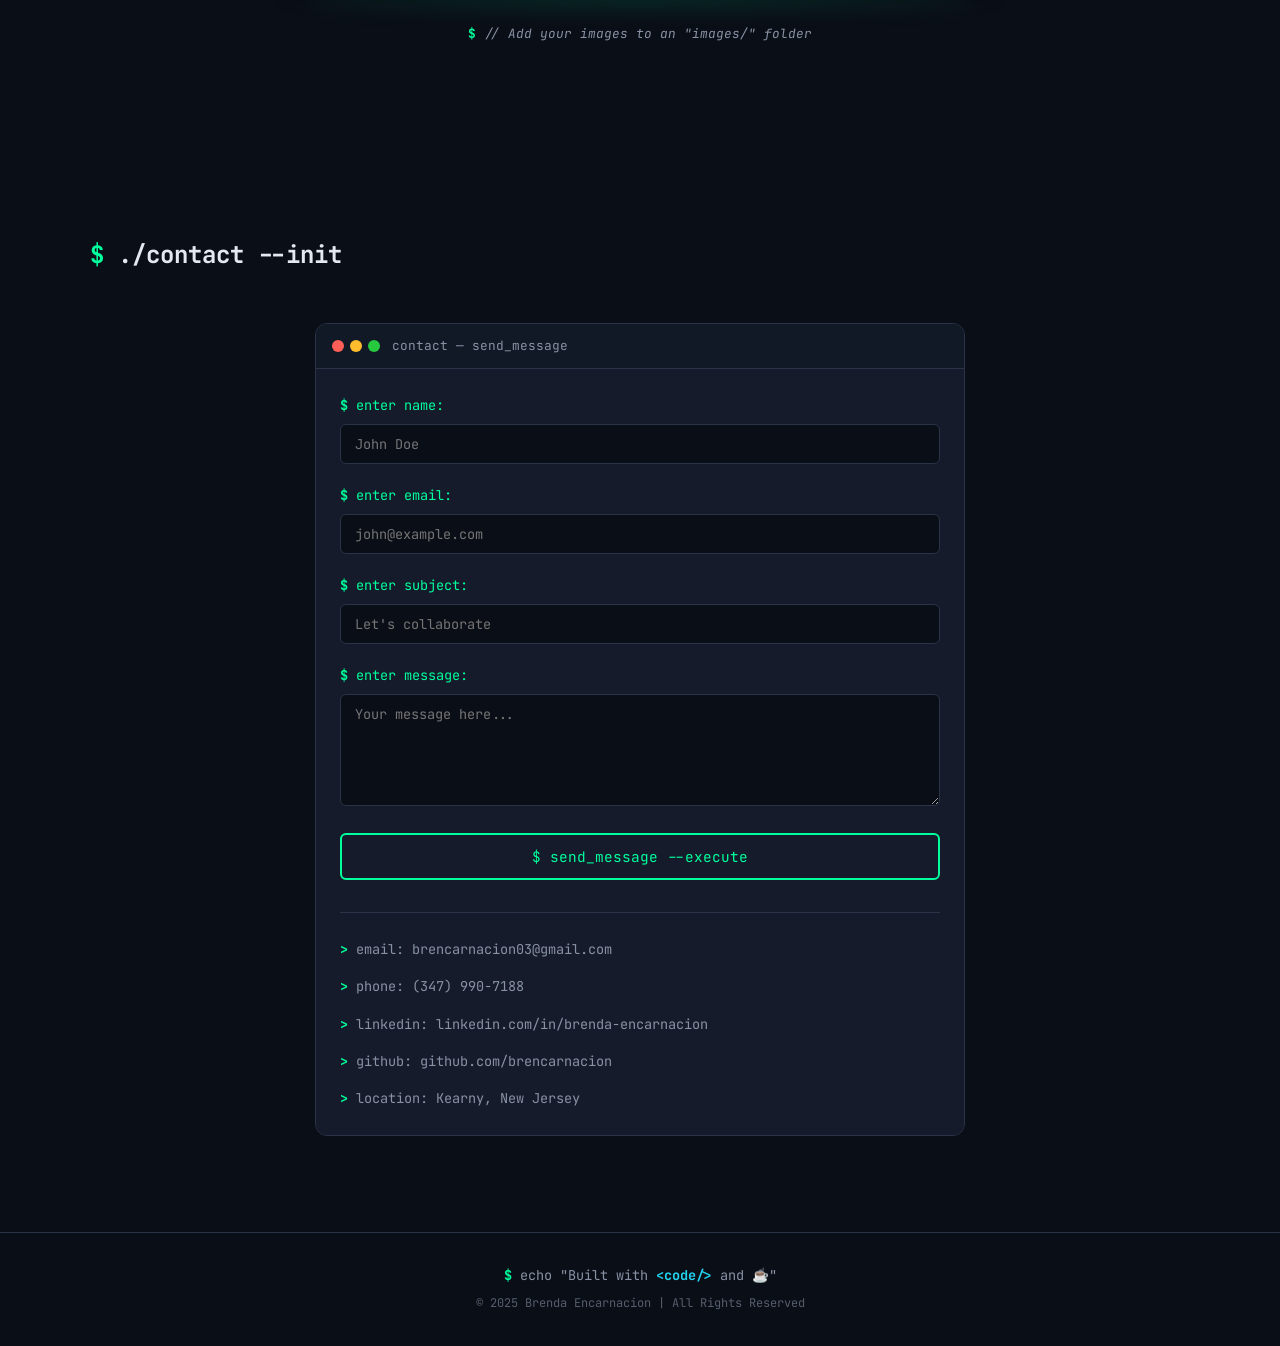
==== commit a4641244: "Update index.html" ====
--- a/index.html
+++ b/index.html
@@ -384,29 +384,6 @@
                             <a href="https://github.com/sanzi4/AABCS-Trading" class="project-link">[GitHub]</a>
                         </div>
                     </div>
-                </div>
-                <div class="project-card terminal-card">
-                    <div class="terminal-header">
-                        <div class="terminal-dots">
-                            <span class="dot red"></span>
-                            <span class="dot yellow"></span>
-                            <span class="dot green"></span>
-                        </div>
-                        <span class="terminal-title">5g_architecture_study/</span>
-                    </div>
-                    <div class="terminal-body">
-                        <h3 class="project-name">> 5G NR Architecture Research</h3>
-                        <p class="project-desc">Graduate research project analyzing 5G New Radio architecture, RAN signaling procedures, and Fixed Wireless Access optimization.</p>
-                        <div class="project-tech">
-                            <span class="tech-tag">5G NR</span>
-                            <span class="tech-tag">RAN</span>
-                            <span class="tech-tag">Research</span>
-                        </div>
-                        <div class="project-links">
-                            <a href="#" class="project-link">[Paper]</a>
-                        </div>
-                    </div>
-                </div>
             </div>
             <p class="projects-note" style="color: var(--text-secondary); font-size: 0.8rem; margin-top: 2rem; text-align: center;">
             </p>
